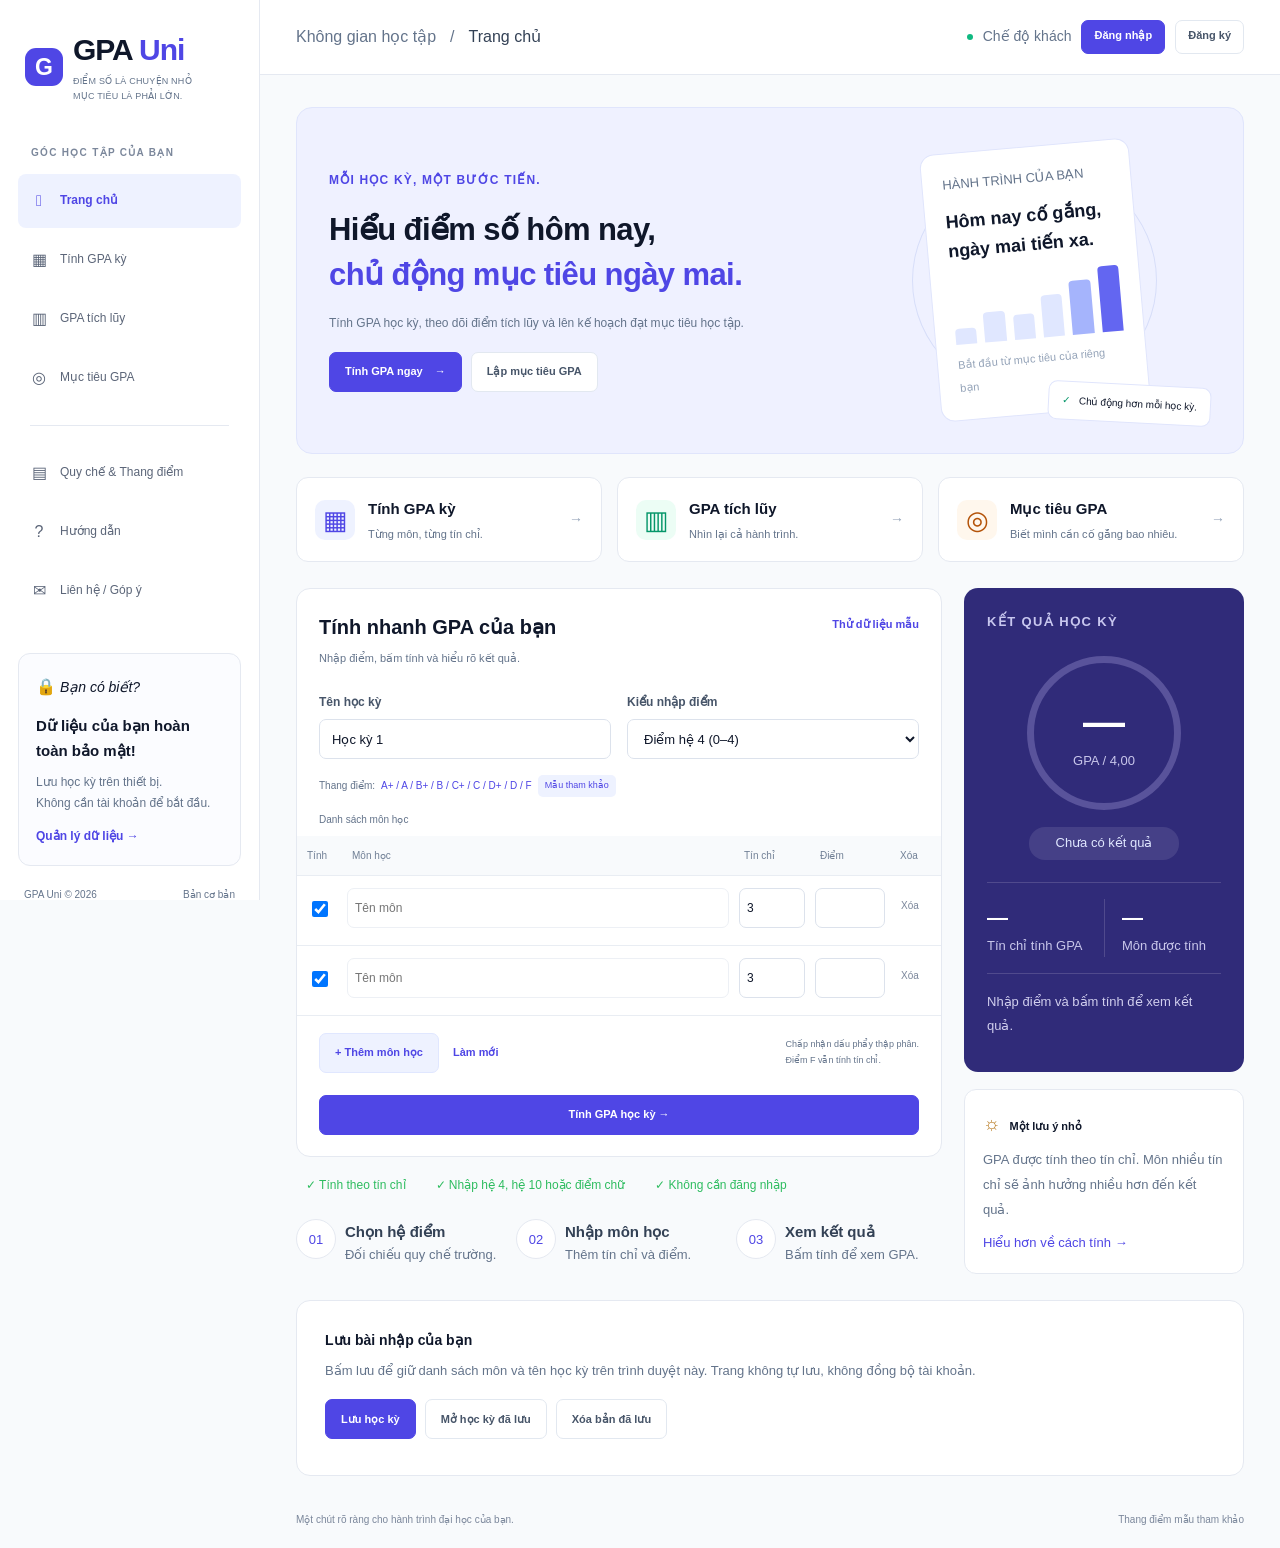
==== index.html @ 48656d38 "Change stylesheet link from gpa-uni.css to style.css" ====
<!DOCTYPE html>
  <html lang="vi">
  <head>
      <meta charset="UTF-8">
      <meta name="viewport" content="width=device-width, initial-scale=1.0">
      <title>GPA Uni - Tính điểm GPA cho sinh viên</title>
      <link rel="stylesheet" href="style.css">
      <link rel="stylesheet" href="auth.css">
      <link rel="apple-touch-icon" sizes="180x180" href="images/favicon/apple-touch-icon.png">
      <link rel="icon" type="image/png" sizes="32x32" href="images/favicon/favicon-32x32.png">
      <link rel="icon" type="image/png" sizes="16x16" href="images/favicon/favicon-16x16.png">
      <link rel="manifest" href="webmanifest.json">
  </head>
  <body>
      <aside class="thanh-ben" id="thanh-ben">
          <a class="thuong-hieu" href="#trang-chu" onclick="moTrang('trang-chu'); return false;">
              <span class="logo-hinh" aria-hidden="true">G</span>
              <span><strong>GPA <b>Uni</b></strong><small>ĐIỂM SỐ LÀ CHUYỆN NHỎ <br> MỤC TIÊU LÀ PHẢI LỚN.</small></span>
          </a>
          <p class="nhan-menu">GÓC HỌC TẬP CỦA BẠN</p>
          <nav id="menu" aria-label="Menu chính">
              <a id="menu-trang-chu" class="dang-chon" href="#trang-chu" onclick="moTrang('trang-chu'); return false;"><span class="bieu-tuong" aria-hidden="true">𖤘</span>Trang chủ</a>
              <a id="menu-tinh-gpa" href="#tinh-gpa" onclick="moTrang('tinh-gpa'); return false;"><span class="bieu-tuong" aria-hidden="true">▦</span>Tính GPA kỳ</a>
              <a id="menu-tich-luy" href="#tich-luy" onclick="moTrang('tich-luy'); return false;"><span class="bieu-tuong" aria-hidden="true">▥</span>GPA tích lũy</a>
              <a id="menu-muc-tieu" href="#muc-tieu" onclick="moTrang('muc-tieu'); return false;"><span class="bieu-tuong" aria-hidden="true">◎</span>Mục tiêu GPA</a>
              <hr>
              <a id="menu-thang-diem" href="#thang-diem" onclick="moTrang('thang-diem'); return false;"><span class="bieu-tuong" aria-hidden="true">▤</span>Quy chế &amp; Thang điểm</a>
              <a id="menu-huong-dan" href="#huong-dan" onclick="moTrang('huong-dan'); return false;"><span class="bieu-tuong" aria-hidden="true">?</span>Hướng dẫn</a>
              <a id="menu-gop-y" href="#gop-y" onclick="moTrang('gop-y'); return false;"><span class="bieu-tuong" aria-hidden="true">✉</span>Liên hệ / Góp ý</a>
          </nav>
          <div class="cuoi-menu">
              <div class="the-luu-nho">
                  <span class="bieu-tuong" aria-hidden="true">🔒</span> <em>Bạn có biết?</em>
                  <h3>Dữ liệu của bạn hoàn toàn bảo mật!</h3>
                  <p>Lưu học kỳ trên thiết bị.<br>Không cần tài khoản để bắt đầu.</p>
                  <a href="#luu-du-lieu" onclick="moLuuDuLieu(); return false;">Quản lý dữ liệu →</a>
              </div>
              <p class="ban-quyen">GPA Uni © 2026 <span>Bản cơ bản</span></p>
          </div>
      </aside>

      <div class="khung-trang">
          <header class="thanh-tren">
              <div class="duong-dan">
                  <button type="button" class="nut-menu" id="nut-menu" onclick="batTatMenu()" aria-label="Mở hoặc đóng menu" aria-expanded="false" aria-controls="thanh-ben">☰</button>
                  <span class="ten-khong-gian">Không gian học tập</span><span class="dau-chia">/</span><strong id="ten-trang">Trang chủ</strong>
              </div>
              <div class="trang-thai"><span class="cham-xanh"></span>Lưu riêng trên thiết bị <span class="anh-dai-dien" aria-hidden="true">SV</span></div>
          </header>

          <main id="noi-dung-chinh" tabindex="-1">
              <section id="trang-chu" class="trang">
                  <div class="gioi-thieu">
                      <div class="loi-chao">
                          <p class="dong-nho">MỖI HỌC KỲ, MỘT BƯỚC TIẾN.</p>
                          <h1>Hiểu điểm số hôm nay,<br><span>chủ động mục tiêu ngày mai.</span></h1>
                          <p>Tính GPA học kỳ, theo dõi điểm tích lũy và lên kế hoạch đạt mục tiêu học tập.</p>
                          <div class="nhom-nut">
                              <a class="nut" href="#tinh-gpa" onclick="moTrang('tinh-gpa'); return false;">Tính GPA ngay <span aria-hidden="true">→</span></a>
                              <a class="nut nut-phu" href="#muc-tieu" onclick="moTrang('muc-tieu'); return false;">Lập mục tiêu GPA</a>
                          </div>
                      </div>
                      <div class="minh-hoa" aria-hidden="true">
                          <div class="vong-tron"></div>
                          <div class="the-minh-hoa">
                              <p>HÀNH TRÌNH CỦA BẠN</p>
                              <h3>Hôm nay cố gắng,<br> ngày mai tiến xa.</h3>
                              <div class="cac-cot"><span class="cot-1"></span><span class="cot-2"></span><span class="cot-3"></span><span class="cot-4"></span><span class="cot-5"></span><span class="cot-6"></span></div>
                              <small>Bắt đầu từ mục tiêu của riêng bạn</small>
                          </div>
                          <div class="nhan-minh-hoa"><span>✓</span> Chủ động hơn mỗi học kỳ.</div>
                      </div>
                  </div>
                  <div class="cac-cong-cu">
                      <a class="the-cong-cu" href="#tinh-gpa" onclick="moTrang('tinh-gpa'); return false;"><span class="o-bieu-tuong" aria-hidden="true">▦</span><span><strong>Tính GPA kỳ</strong><small>Từng môn, từng tín chỉ.</small></span><b aria-hidden="true">→</b></a>
                      <a class="the-cong-cu" href="#tich-luy" onclick="moTrang('tich-luy'); return false;"><span class="o-bieu-tuong xanh-la" aria-hidden="true">▥</span><span><strong>GPA tích lũy</strong><small>Nhìn lại cả hành trình.</small></span><b aria-hidden="true">→</b></a>
                      <a class="the-cong-cu" href="#muc-tieu" onclick="moTrang('muc-tieu'); return false;"><span class="o-bieu-tuong mau-cam" aria-hidden="true">◎</span><span><strong>Mục tiêu GPA</strong><small>Biết mình cần cố gắng bao nhiêu.</small></span><b aria-hidden="true">→</b></a>
                  </div>
              </section>

              <section id="tinh-gpa" class="trang">
                  <div id="dau-trang-tinh" class="dau-trang">
                      <div><p class="dong-nho">GÓC HỌC TẬP CỦA BẠN</p><h1>Tính GPA học kỳ</h1><p>Mỗi môn học đều có trọng số. Cùng xem bức tranh học kỳ của bạn.</p></div>
                      <button type="button" class="nut-phu" onclick="moLuuDuLieu()">Quản lý dữ liệu</button>
                  </div>
                  <div class="bo-cuc-tinh">
                      <div class="cot-nhap">
                          <div class="the-nhap">
                              <div class="dau-the">
                                  <div><h2 id="tieu-de-bang">Tính nhanh GPA của bạn</h2><p>Nhập điểm, bấm tính và hiểu rõ kết quả.</p></div>
                                  <button type="button" class="nut-chu" onclick="duLieuMau()">Thử dữ liệu mẫu</button>
                              </div>
                              <div class="cai-dat">
                                  <div><label for="ten-ky">Tên học kỳ</label><input id="ten-ky" type="text" value="Học kỳ 1" maxlength="100"></div>
                                  <div><label for="he-diem">Kiểu nhập điểm</label><select id="he-diem" onchange="doiHeDiem()"><option value="4">Điểm hệ 4 (0–4)</option><option value="10">Điểm hệ 10 (0–10)</option><option value="chu">Điểm chữ (A+, A, B+, B, C+, C, D+, D, F)</option></select></div>
                              </div>
                              <p class="cau-hinh">Thang điểm: <a href="#thang-diem" onclick="moTrang('thang-diem'); return false;">A+ / A / B+ / B / C+ / C / D+ / D / F</a><span class="nhan">Mẫu tham khảo</span></p>
                              <div class="vung-bang">
                                  <table class="bang-mon">
                                      <caption>Danh sách môn học</caption>
                                      <thead><tr><th>Tính</th><th>Môn học</th><th>Tín chỉ</th><th>Điểm</th><th>Xóa</th></tr></thead>
                                      <tbody id="danh-sach-mon"></tbody>
                                  </table>
                              </div>
                              <div class="cuoi-bang">
                                  <button type="button" class="nut-nhe" onclick="themMon()">+ Thêm môn học</button>
                                  <button type="button" class="nut-chu" onclick="lamMoi()">Làm mới</button>
                                  <p>Chấp nhận dấu phẩy thập phân.<br>Điểm F vẫn tính tín chỉ.</p>
                              </div>
                              <div class="hang-tinh"><p id="loi-mon" class="loi" role="alert"></p><button type="button" onclick="tinhGPA()">Tính GPA học kỳ <span aria-hidden="true">→</span></button></div>
                          </div>
                          <div class="loi-ich"><span>✓ Tính theo tín chỉ</span><span>✓ Nhập hệ 4, hệ 10 hoặc điểm chữ</span><span>✓ Không cần đăng nhập</span></div>
                          <div class="cac-buoc"><div><span>01</span><p><strong>Chọn hệ điểm</strong><small>Đối chiếu quy chế trường.</small></p></div><div><span>02</span><p><strong>Nhập môn học</strong><small>Thêm tín chỉ và điểm.</small></p></div><div><span>03</span><p><strong>Xem kết quả</strong><small>Bấm tính để xem GPA.</small></p></div></div>
                      </div>
                      <aside class="cot-ket-qua">
                          <div class="ket-qua" aria-live="polite">
                              <h3>KẾT QUẢ HỌC KỲ</h3>
                              <div class="vong-diem"><strong id="gpa-ky">—</strong><span>GPA / 4,00</span></div>
                              <p id="xep-loai-ky" class="xep-loai">Chưa có kết quả</p>
                              <div class="thong-ke"><div><strong id="tong-tin-chi">—</strong><span>Tín chỉ tính GPA</span></div><div><strong id="tong-so-mon">—</strong><span>Môn được tính</span></div></div>
                              <p id="thong-tin-ky">Nhập điểm và bấm tính để xem kết quả.</p>
                              <p id="diem-he-10"></p><p id="phep-tinh"></p>
                          </div>
                          <div class="meo-nho"><h3><span aria-hidden="true">☼</span> Một lưu ý nhỏ</h3><p>GPA được tính theo tín chỉ. Môn nhiều tín chỉ sẽ ảnh hưởng nhiều hơn đến kết quả.</p><a href="#huong-dan" onclick="moTrang('huong-dan'); return false;">Hiểu hơn về cách tính →</a></div>
                      </aside>
                  </div>
                  <div class="luu-du-lieu the-noi-dung" id="luu-du-lieu">
                      <h3>Lưu bài nhập của bạn</h3>
                      <p class="ghi-chu">Bấm lưu để giữ danh sách môn và tên học kỳ trên trình duyệt này. Trang không tự lưu, không đồng bộ tài khoản.</p>
                      <div class="nhom-nut"><button type="button" onclick="luuDuLieu()">Lưu học kỳ</button><button type="button" class="nut-phu" onclick="taiDuLieu()">Mở học kỳ đã lưu</button><button type="button" class="nut-phu" onclick="xoaDuLieu()">Xóa bản đã lưu</button></div>
                      <p id="trang-thai-luu" class="ghi-chu" role="status"></p>
                  </div>
              </section>
          <section id="tich-luy" class="trang the-noi-dung">
              <p class="so-muc">02 / GPA TÍCH LŨY</p>
              <h2>GPA cũ + học kỳ mới</h2>
              <p>Nhập GPA hệ 4 và số tín chỉ tương ứng. Số tín chỉ dùng tính GPA có thể khác số tín chỉ đã đạt.</p>
              <form onsubmit="tinhTichLuy(); return false;" novalidate>
                  <div class="hai-cot">
                      <div class="cot">
                          <label for="gpa-cu">GPA tích lũy hiện tại</label>
                          <input id="gpa-cu" type="text" inputmode="decimal" placeholder="Ví dụ: 3,0">
                          <label for="tin-chi-cu">Tín chỉ đã dùng tính GPA cũ</label>
                          <input id="tin-chi-cu" type="text" inputmode="decimal" placeholder="Ví dụ: 60">
                      </div>
                      <div class="cot">
                          <label for="gpa-moi">GPA học kỳ mới</label>
                          <input id="gpa-moi" type="text" inputmode="decimal" placeholder="Ví dụ: 3,8">
                          <label for="tin-chi-moi">Tín chỉ tính GPA kỳ mới</label>
                          <input id="tin-chi-moi" type="text" inputmode="decimal" placeholder="Ví dụ: 15">
                      </div>
                  </div>
                  <label class="chon"><input type="checkbox" id="co-hoc-lai"> Kỳ mới có môn học lại thay thế điểm trong GPA cũ</label>
                  <button type="submit">Tính GPA tích lũy</button>
                  <p id="ket-qua-tich-luy" class="thong-bao" aria-live="polite">Kết quả sẽ hiển thị tại đây.</p>
              </form>
              <p class="ghi-chu">Công thức này chỉ cộng thêm tín chỉ mới. Không dùng khi cần thay thế điểm cũ của môn học lại. GPA cũ đã làm tròn có thể khiến kết quả chênh nhẹ.</p>
          </section>

          <section id="muc-tieu" class="trang the-noi-dung">
              <p class="so-muc">03 / MỤC TIÊU GPA</p>
              <h2>Bạn cần đạt bao nhiêu điểm?</h2>
              <form onsubmit="tinhMucTieu(); return false;" novalidate>
                  <div class="hai-cot">
                      <div class="cot">
                          <label for="gpa-hien-tai">GPA hiện tại (hệ 4)</label>
                          <input id="gpa-hien-tai" type="text" inputmode="decimal" placeholder="Ví dụ: 3,0">
                          <label for="tin-chi-hien-tai">Tín chỉ đang tính trong GPA</label>
                          <input id="tin-chi-hien-tai" type="text" inputmode="decimal" placeholder="Ví dụ: 60">
                      </div>
                      <div class="cot">
                          <label for="gpa-muc-tieu">GPA mục tiêu (hệ 4)</label>
                          <input id="gpa-muc-tieu" type="text" inputmode="decimal" placeholder="Ví dụ: 3,2">
                          <label for="tin-chi-con-lai">Tín chỉ còn lại dự kiến</label>
                          <input id="tin-chi-con-lai" type="text" inputmode="decimal" placeholder="Ví dụ: 60">
                      </div>
                  </div>
                  <button type="submit">Tính điểm cần đạt</button>
                  <p id="ket-qua-muc-tieu" class="thong-bao" aria-live="polite">Nhập thông tin để xem mục tiêu có khả thi không.</p>
              </form>
              <p class="ghi-chu">Giả định tín chỉ mới được cộng thêm, không thay thế điểm học lại. GPA hiện tại cao hơn mục tiêu chưa bảo đảm kết quả cuối. Xếp loại tốt nghiệp còn phụ thuộc quy chế trường.</p>
          </section>

          <section id="thang-diem" class="trang the-noi-dung">
              <p class="so-muc">04 / THANG ĐIỂM</p>
              <h2>Hiểu cách tính GPA</h2>
              <p class="cong-thuc">GPA = Tổng (điểm môn × tín chỉ) / Tổng tín chỉ được tính</p>
              <p>Ví dụ: môn 3 tín chỉ đạt 4,0 và môn 2 tín chỉ đạt 3,0 cho GPA = (3 × 4 + 2 × 3) / 5 = <strong>3,60</strong>.</p>
              <p class="luu-y">Bảng quy đổi hệ 10 – điểm chữ – hệ 4 dưới đây là mẫu tham khảo theo thang điểm được cung cấp; không mặc định áp dụng cho mọi trường.</p>
              <div class="hai-cot">
                  <div class="cot">
                      <h3>Quy đổi điểm từng môn</h3>
                      <table>
                          <thead><tr><th>Hệ 10</th><th>Điểm chữ</th><th>Hệ 4</th></tr></thead>
                          <tbody>
                              <tr><td>Từ 9,0 đến 10</td><td>A+</td><td>4,0</td></tr>
                              <tr><td>Từ 8,5 đến dưới 9,0</td><td>A</td><td>4,0</td></tr>
                              <tr><td>Từ 8,0 đến dưới 8,5</td><td>B+</td><td>3,5</td></tr>
                              <tr><td>Từ 7,0 đến dưới 8,0</td><td>B</td><td>3,0</td></tr>
                              <tr><td>Từ 6,5 đến dưới 7,0</td><td>C+</td><td>2,5</td></tr>
                              <tr><td>Từ 5,5 đến dưới 6,5</td><td>C</td><td>2,0</td></tr>
                              <tr><td>Từ 5,0 đến dưới 5,5</td><td>D+</td><td>1,5</td></tr>
                              <tr><td>Từ 4,0 đến dưới 5,0</td><td>D</td><td>1,0</td></tr>
                              <tr><td>Dưới 4,0</td><td>F</td><td>0,0</td></tr>
                          </tbody>
                      </table>
                  </div>
                  <div class="cot">
                      <h3>Xếp loại GPA</h3>
                      <table>
                          <thead><tr><th>GPA hệ 4</th><th>Xếp loại</th></tr></thead>
                          <tbody>
                              <tr><td>3,60 đến 4,00</td><td>Xuất sắc</td></tr>
                              <tr><td>3,20 đến dưới 3,60</td><td>Giỏi</td></tr>
                              <tr><td>2,50 đến dưới 3,20</td><td>Khá</td></tr>
                              <tr><td>2,00 đến dưới 2,50</td><td>Trung bình</td></tr>
                              <tr><td>1,00 đến dưới 2,00</td><td>Yếu</td></tr>
                              <tr><td>Dưới 1,00</td><td>Kém</td></tr>
                          </tbody>
                      </table>
                  </div>
              </div>
              <p class="ghi-chu">Quy đổi từng môn trước khi tính bình quân. Không đổi trực tiếp GPA hệ 10 sang hệ 4 bằng một tỷ lệ cố định. Xếp loại dùng GPA chưa làm tròn.</p>
          </section>

          <section id="huong-dan" class="trang the-noi-dung">
              <p class="so-muc">05 / HƯỚNG DẪN</p>
              <h2>Bắt đầu trong ba bước</h2>
              <ol>
                  <li>Chọn kiểu nhập điểm (hệ 4, hệ 10 hoặc điểm chữ A+, A, B+, B, C+, C, D+, D, F) và đối chiếu thang điểm mẫu với quy chế trường.</li>
                  <li>Nhập tín chỉ, điểm và chọn những môn được tính GPA.</li>
                  <li>Bấm tính để xem kết quả; bấm lưu nếu muốn giữ lại học kỳ.</li>
              </ol>
              <h3>Môn nhiều tín chỉ ảnh hưởng thế nào?</h3>
              <p>Môn 4 tín chỉ có trọng số gấp đôi môn 2 tín chỉ. GPA tích lũy cũng được tính theo tín chỉ, không lấy trung bình cộng của các GPA học kỳ.</p>
              <h3>Điểm F và môn không tính GPA</h3>
              <p>F tương ứng 0 điểm nhưng vẫn tính tín chỉ trong mẫu số. Với GDTC, GDQP-AN hoặc môn đạt/không đạt, hãy kiểm tra quy chế rồi bỏ chọn nếu môn đó không tính GPA. Công cụ không tự loại môn theo tên.</p>
              <h3>Môn học lại và học cải thiện</h3>
              <p>Bản đơn giản không tự nhận diện môn học lại. Nếu trường lấy điểm mới nhất hoặc cao nhất, chỉ chọn lần học được công nhận; bỏ chọn lần còn lại. Nếu trường tính tất cả, giữ cả hai.</p>
              <h3>Dữ liệu được lưu ở đâu?</h3>
              <p>Nút “Lưu học kỳ” lưu một danh sách môn trong trình duyệt bằng localStorage. Bấm “Mở học kỳ đã lưu” để khôi phục. Dữ liệu có thể mất khi xóa dữ liệu trình duyệt; các ô GPA tích lũy, mục tiêu và góp ý không được lưu.</p>
          </section>

          <section id="gop-y" class="trang the-noi-dung">
              <p class="so-muc">06 / GÓP Ý</p>
              <h2>Góp ý cho GPA Uni</h2>
              <p>Biểu mẫu chưa có dịch vụ gửi trực tuyến. Bạn có thể tạo nội dung rồi chọn và sao chép thủ công.</p>
              <form onsubmit="taoGopY(); return false;">
                  <label for="ho-ten">Họ tên (tùy chọn)</label>
                  <input id="ho-ten" type="text" maxlength="100">
                  <label for="tieu-de">Tiêu đề</label>
                  <input id="tieu-de" type="text" required maxlength="150">
                  <label for="noi-dung">Nội dung</label>
                  <textarea id="noi-dung" rows="4" required maxlength="2000"></textarea>
                  <button type="submit">Tạo nội dung để sao chép</button>
                  <label for="ban-gop-y">Nội dung đã soạn — chưa gửi trực tuyến</label>
                  <textarea id="ban-gop-y" rows="5" readonly></textarea>
                  <p id="trang-thai-gop-y" class="ghi-chu" role="status"></p>
              </form>
          </section>
          </main>
          <footer><span>Một chút rõ ràng cho hành trình đại học của bạn.</span><a href="#thang-diem" onclick="moTrang('thang-diem'); return false;">Thang điểm mẫu tham khảo</a></footer>
      </div>
    <noscript><p>Hãy bật JavaScript để sử dụng chức năng tính điểm.</p></noscript>
    <script src="gpa-uni.js"></script>
    <script src="auth.js"></script>
  </body>
  </html>
---- style.css ----
* {
    box-sizing: border-box;
}

body {
    margin: 0;
    background-color: #f8fafc;
    color: #0f172a;
    font-family: Arial, sans-serif;
    font-size: 14px;
    line-height: 1.7;
}

a {
    color: #4f46e5;
    text-decoration: none;
}

a:hover {
    color: #3730a3;
}

h1, h2, h3, p {
    margin-top: 0;
}

h1 {
    font-size: 30px;
    line-height: 1.45;
    letter-spacing: -0.6px;
}

h2 {
    font-size: 20px;
    margin-bottom: 8px;
}

h3 {
    font-size: 15px;
    margin-bottom: 8px;
}

p {
    color: #64748b;
    margin-bottom: 16px;
}

button, input, select, textarea {
    font-family: Arial, sans-serif;
}

button, a {
    cursor: pointer;
}

button:focus, a:focus, input:focus, select:focus, textarea:focus {
    outline: 2px solid #818cf8;
    outline-offset: 3px;
}

.thanh-ben {
    position: fixed;
    top: 0;
    bottom: 0;
    left: 0;
    width: 260px;
    padding: 30px 18px 18px;
    background-color: #ffffff;
    border-right: 1px solid #e5e9f1;
    display: flex;
    flex-direction: column;
    overflow-y: auto;
    z-index: 10;
}

.thuong-hieu {
    display: flex;
    align-items: center;
    gap: 10px;
    color: #0f172a;
    padding: 0 7px;
}

.thuong-hieu strong {
    display: block;
    font-size: 30px;
    line-height: 1.3;
    letter-spacing: -1px;
}

.thuong-hieu b {
    color: #4f46e5;
}

.thuong-hieu small {
    display: block;
    margin-top: 5px;
    color: #64748b;
    font-size: 9px;
    letter-spacing: 0.2px;
}

.logo-hinh {
    width: 38px;
    height: 38px;
    border-radius: 11px;
    background-color: #4f46e5;
    color: #ffffff;
    text-align: center;
    line-height: 38px;
    font-size: 23px;
    font-weight: bold;
}

.nhan-menu {
    margin: 39px 13px 13px;
    color: #7b879b;
    font-size: 10px;
    letter-spacing: 1.3px;
    font-weight: bold;
}

nav a {
    display: flex;
    align-items: center;
    gap: 11px;
    padding: 11px 11px;
    margin-bottom: 5px;
    border-radius: 8px;
    color: #5b6578;
    font-size: 12px;
}

nav a:hover {
    background-color: #f8fafc;
}

nav a.dang-chon {
    background-color: #eef2ff;
    color: #4f46e5;
    font-weight: bold;
}

.bieu-tuong {
    display: inline-block;
    width: 20px;
    font-size: 16px;
    line-height: 2;
    text-align: center;
}

nav hr {
    border: 0;
    border-top: 1px solid #e5e9f1;
    margin: 20px 12px;
}

.cuoi-menu {
    margin-top: auto;
    padding-top: 30px;
}

.the-luu-nho {
    padding: 17px;
    background-color: #fbfcff;
    border: 1px solid #e5e9f1;
    border-radius: 12px;
}

.the-luu-nho .bieu-tuong {
    color: #4f46e5;
}

.the-luu-nho h3 {
    margin-top: 10px;
    font-size: 15px;
}

.the-luu-nho p {
    font-size: 12px;
    line-height: 1.8;
    margin-bottom: 9px;
}

.the-luu-nho a {
    font-size: 12px;
    font-weight: bold;
}

.ban-quyen {
    display: flex;
    justify-content: space-between;
    font-size: 10px;
    margin: 20px 6px 0;
}


.khung-trang {
    margin-left: 260px;
}

.thanh-tren {
    height: 75px;
    padding: 0 36px;
    border-bottom: 1px solid #e5e9f1;
    background-color: #ffffff;
    display: flex;
    align-items: center;
    justify-content: space-between;
    gap: 15px;
}

.duong-dan {
    display: flex;
    align-items: center;
    gap: 14px;
    color: #64748b;
    font-size: 16px;
}

.duong-dan strong {
    color: #334155;
    font-weight: normal;
}

.trang-thai {
    display: flex;
    align-items: center;
    gap: 8px;
    color: #64748b;
    font-size: 14px;
}

.cham-xanh {
    width: 6px;
    height: 6px;
    border-radius: 50%;
    background-color: #10b981;
}

.anh-dai-dien {
    width: 38px;
    height: 38px;
    line-height: 38px;
    margin-left: 15px;
    border: 1px solid #e0e7ff;
    border-radius: 50%;
    text-align: center;
    color: #4f46e5;
    background-color: #eef2ff;
    font-size: 14px;
    font-weight: bold;
}

.nut-menu {
    display: none;
}

main {
    max-width: 1400px;
    min-height: 80vh;
    padding: 32px 36px 15px;
    margin: 0 auto;
}

main:focus {
    outline: none;
}

.trang {
    display: none;
}

#trang-chu, #tinh-gpa {
    display: block;
}

.dong-nho {
    color: #4f46e5;
    font-size: 10px;
    font-weight: bold;
    letter-spacing: 1.2px;
}

.gioi-thieu {
    display: flex;
    align-items: center;
    background-color: #eff1ff;
    border: 1px solid #e0e5fc;
    border-radius: 16px;
    min-height: 270px;
    padding: 30px 32px;
}

.loi-chao {
    flex: 3;
}

.loi-chao h1 {
    margin: 12px 0 14px;
    font-size: 31px;
}

.loi-chao h1 span {
    color: #4f46e5;
}

.loi-chao > p {
    max-width: 425px;
    font-size: 12px;
    line-height: 1.9;
}

.minh-hoa {
    flex: 2;
    height: 285px;
    position: relative;
    display: flex;
    align-items: center;
    justify-content: center;
}

.vong-tron {
    position: absolute;
    width: 245px;
    height: 235px;
    border: 1px solid #d7def9;
    border-radius: 50%;
}

.the-minh-hoa {
    position: relative;
    width: 210px;
    padding: 20px;
    border: 1px solid #e0e5fc;
    border-radius: 14px;
    background-color: #ffffff;
    transform: rotate(-5deg);
}

.the-minh-hoa p {
    font-size: 13px;
    margin-bottom: 12px;
}

.the-minh-hoa h3 {
    font-size: 18px;
    line-height: 1.6;
}

.the-minh-hoa small {
    font-size: 11px;
    color: #94a3b8;
}

.cac-cot {
    display: flex;
    align-items: flex-end;
    gap: 8px;
    height: 66px;
    margin: 13px 0 8px;
}

.cac-cot span {
    flex: 1;
    background-color: #e0e7ff;
    border-radius: 4px 4px 0 0;
}

.cac-cot .cot-1 {
    height: 24%;
}

.cac-cot .cot-2 {
    height: 45%;
}

.cac-cot .cot-3 {
    height: 37%;
}

.cac-cot .cot-4 {
    height: 63%;
}

.cac-cot .cot-5 {
    height: 82%;
    background-color: #a5b4fc;
}

.cac-cot .cot-6 {
    height: 100%;
    background-color: #6366f1;
}

.nhan-minh-hoa {
    position: absolute;
    bottom: 0px;
    right: 0px;
    padding: 10px 13px;
    background-color: #ffffff;
    border: 1px solid #e0e5fc;
    border-radius: 9px;
    font-size: 10px;
    transform: rotate(3deg);
}

.nhan-minh-hoa span {
    color: #059669;
    margin-right: 6px;
}

.cac-cong-cu {
    display: flex;
    gap: 15px;
    margin: 23px 0 26px;
}

.the-cong-cu {
    flex: 1;
    min-width: 0;
    display: flex;
    align-items: center;
    gap: 13px;
    padding: 18px;
    border: 1px solid #e5e9f1;
    border-radius: 12px;
    background-color: #ffffff;
    color: #0f172a;
}

.the-cong-cu:hover {
    border-color: #a5b4fc;
}

.the-cong-cu strong {
    display: block;
    font-size: 15px;
}

.the-cong-cu small {
    display: block;
    font-size: 11px;
    color: #64748b;
    margin-top: 3px;
}

.the-cong-cu > b {
    margin-left: auto;
    font-weight: normal;
    color: #94a3b8;
}

.o-bieu-tuong {
    width: 40px;
    height: 40px;
    line-height: 40px;
    text-align: center;
    border-radius: 10px;
    background-color: #eef2ff;
    color: #4f46e5;
    font-size: 26px;
    flex-shrink: 0;
}

.o-bieu-tuong.xanh-la {
    background-color: #ecfdf5;
    color: #059669;
}

.o-bieu-tuong.mau-cam {
    background-color: #fff7ed;
    color: #b45309;
}

.dau-trang {
    display: flex;
    justify-content: space-between;
    align-items: center;
    margin-bottom: 24px;
    gap: 20px;
}

.dau-trang h1 {
    font-size: 27px;
    margin-bottom: 7px;
}

.dau-trang p {
    font-size: 12px;
    margin-bottom: 0;
}

.dau-trang .dong-nho {
    font-size: 9px;
    margin-bottom: 8px;
}

.bo-cuc-tinh {
    display: flex;
    align-items: flex-start;
    gap: 22px;
}

.cot-nhap {
    flex: 1;
    min-width: 0;
}

.cot-ket-qua {
    width: 280px;
    flex-shrink: 0;
    position: sticky;
    top: 24px;
}

.the-nhap {
    border: 1px solid #e5e9f1;
    border-radius: 14px;
    background-color: #ffffff;
    overflow: hidden;
}

.dau-the {
    display: flex;
    align-items: flex-start;
    justify-content: space-between;
    gap: 14px;
    padding: 21px 22px 10px;
}

.dau-the h2 {
    font-size: 20px;
    margin-bottom: 5px;
}

.dau-the p {
    font-size: 11px;
    margin: 0;
}

.cai-dat {
    display: flex;
    gap: 16px;
    padding: 14px 22px 0;
}

.cai-dat > div {
    flex: 1;
    min-width: 0;
}

.cau-hinh {
    display: flex;
    align-items: center;
    flex-wrap: wrap;
    gap: 6px;
    padding: 0 22px 14px;
    margin: 0;
    font-size: 10px;
}

.nhan {
    display: inline-block;
    padding: 3px 7px;
    background-color: #eef2ff;
    border-radius: 5px;
    color: #4f46e5;
    font-size: 9px;
}

label {
    display: block;
    font-size: 12px;
    font-weight: bold;
    color: #475569;
    margin-bottom: 7px;
}

input, select, textarea {
    width: 100%;
    padding: 10px 12px;
    border: 1px solid #dce2ec;
    border-radius: 7px;
    background-color: #ffffff;
    color: #0f172a;
    font-size: 13px;
    margin-bottom: 16px;
    min-height: 40px;
}

input[type="checkbox"] {
    width: 16px;
    min-height: 16px;
    height: 16px;
    margin: 0;
}

textarea {
    resize: vertical;
}

button, .nut {
    display: inline-block;
    padding: 10px 15px;
    min-height: 40px;
    background-color: #4f46e5;
    color: #ffffff;
    border: 1px solid #4f46e5;
    border-radius: 7px;
    font-size: 11px;
    font-weight: bold;
    line-height: 1.6;
    text-align: center;
}

button:hover, .nut:hover {
    background-color: #4338ca;
    color: #ffffff;
}

.nut span {
    margin-left: 9px;
}

.nut-phu {
    background-color: #ffffff;
    color: #475569;
    border-color: #e2e8f0;
}

.nut-phu:hover {
    background-color: #f1f5f9;
    color: #4338ca;
}

.nut-nhe {
    background-color: #eef2ff;
    color: #4f46e5;
    border-color: #e0e7ff;
}

.nut-chu {
    background: none;
    border: 0;
    color: #4f46e5;
    padding: 5px 0;
    min-height: 30px;
    font-size: 11px;
}

.nut-chu:hover {
    color: #3730a3;
    background: none;
    text-decoration: underline;
}

.nhom-nut {
    display: flex;
    gap: 9px;
    flex-wrap: wrap;
    margin: 17px 0 0;
}


table {
    width: 100%;
    border-collapse: collapse;
    font-size: 12px;
}

caption {
    text-align: left;
    font-size: 10px;
    color: #64748b;
    padding: 0 22px 8px;
}

th, td {
    padding: 11px 10px;
    border-bottom: 1px solid #e9edf3;
    text-align: left;
    vertical-align: top;
}

th {
    color: #718096;
    background-color: #f8fafc;
    font-size: 10px;
    font-weight: normal;
}

.bang-mon {
    table-layout: fixed;
}

.bang-mon th:first-child {
    width: 45px;
}

.bang-mon th:nth-child(3) {
    width: 76px;
}

.bang-mon th:nth-child(4) {
    width: 80px;
}

.bang-mon th:last-child {
    width: 51px;
}

.bang-mon td {
    padding: 12px 5px;
}

.bang-mon td:first-child {
    text-align: center;
    padding-top: 25px;
}

.bang-mon input {
    min-width: 0;
    padding: 9px 7px;
    margin: 0;
    font-size: 12px;
}

.bang-mon td:nth-child(2) input {
    border-color: #edf0f5;
}

.bang-mon .xoa {
    padding: 9px 6px;
    min-height: 36px;
    border: 0;
    background: none;
    color: #7b879b;
    font-size: 10px;
    font-weight: normal;
}

.bang-mon .xoa:hover {
    background-color: #fff1f2;
    color: #be123c;
}

.nhan-di-dong {
    display: none;
}

.cuoi-bang {
    display: flex;
    align-items: center;
    gap: 14px;
    padding: 17px 22px;
}

.cuoi-bang p {
    font-size: 9px;
    margin: 0 0 0 auto;
}

.hang-tinh {
    padding: 0 22px 21px;
}

.hang-tinh > button {
    width: 100%;
}

.loi {
    display: block;
    font-size: 11px;
    color: #b91c1c;
    margin: 5px 0;
}

input[aria-invalid="true"] {
    border-color: #f87171;
    background-color: #fffafa;
}

.loi-ich {
    display: flex;
    gap: 30px;
    flex-wrap: wrap;
    margin: 18px 10px 10px;
    font-size: 12px;
    color: #2dbc5f;
}

.cac-buoc {
    display: flex;
    gap: 14px;
    margin: 24px 0 8px;
}

.cac-buoc > div {
    flex: 1;
    display: flex;
    align-items: flex-start;
    gap: 9px;
}

.cac-buoc > div > span {
    width: 40px;
    height: 40px;
    line-height: 40px;
    text-align: center;
    flex-shrink: 0;
    border: 1px solid #e5e9f1;
    background-color: #ffffff;
    color: #4f46e5;
    border-radius: 50%;
    font-size: 13px;
}

.cac-buoc p {
    margin: 0;
}

.cac-buoc strong {
    display: block;
    color: #334155;
    font-size: 15px;
}

.cac-buoc small {
    display: block;
    font-size: 13px;
}

.ket-qua {
    padding: 23px;
    border-radius: 14px;
    background-color: #302b79;
    color: #ffffff;
}

.ket-qua h3 {
    color: #c8c7ef;
    font-size: 13px;
    letter-spacing: 1.4px;
    margin-bottom: 23px;
}

.vong-diem {
    width: 154px;
    height: 154px;
    margin: 0 auto 17px;
    border: 7px solid #59539b;
    border-radius: 50%;
    display: flex;
    align-items: center;
    justify-content: center;
    flex-direction: column;
}

.vong-diem strong {
    font-size: 42px;
    line-height: 1.3;
}

.vong-diem span {
    font-size: 13px;
    color: #c9c7eb;
}

.ket-qua .xep-loai {
    width: 150px;
    text-align: center;
    margin: 0 auto 22px;
    padding: 4px 11px;
    border-radius: 16px;
    background-color: #454087;
    color: #e0e7ff;
    font-size: 13px;
}

.thong-ke {
    display: flex;
    padding: 16px 0;
    margin-bottom: 16px;
    border-top: 1px solid #504a8d;
    border-bottom: 1px solid #504a8d;
}

.thong-ke > div {
    width: 50%;
}

.thong-ke > div + div {
    border-left: 1px solid #504a8d;
    padding-left: 17px;
}

.thong-ke strong {
    display: block;
    font-size: 21px;
}

.thong-ke span {
    display: block;
    color: #c9c7eb;
    font-size: 13px;
}

.ket-qua p {
    color: #d1cfee;
    font-size: 13px;
    line-height: 1.9;
    margin: 10px 0 0;
}

.ket-qua #phep-tinh {
    color: #c7d2fe;
}

.meo-nho {
    border: 1px solid #e5e9f1;
    border-radius: 12px;
    background-color: #ffffff;
    margin-top: 17px;
    padding: 18px;
}

.meo-nho h3 {
    font-size: 11px;
}

.meo-nho h3 span {
    color: #b7791f;
    font-size: 19px;
    margin-right: 6px;
}

.meo-nho p {
    font-size: 13px;
    line-height: 1.9;
    margin-bottom: 9px;
}

.meo-nho a {
    font-size: 13px;
}

.the-noi-dung {
    padding: 28px;
    background-color: #ffffff;
    border: 1px solid #e5e9f1;
    border-radius: 14px;
}

.the-noi-dung > h2 {
    font-size: 25px;
}

.the-noi-dung > p {
    font-size: 13px;
}

.the-noi-dung .so-muc {
    font-size: 13px;
    color: #4f46e5;
    font-weight: bold;
    letter-spacing: 1px;
}

.the-noi-dung .ghi-chu {
    font-size: 13px;
}

.luu-du-lieu {
    margin-top: 25px;
}

.luu-du-lieu h3 {
    font-size: 14px;
}

.luu-du-lieu p {
    margin: 8px 0;
}

.hai-cot {
    display: flex;
    align-items: flex-start;
    gap: 25px;
}

.cot {
    flex: 1;
    min-width: 0;
}

.chon {
    display: flex;
    align-items: flex-start;
    gap: 8px;
    font-weight: normal;
    margin: 7px 0 20px;
    font-size: 12px;
}

.chon input {
    flex-shrink: 0;
    margin-top: 2px;
}

.thong-bao, .cong-thuc {
    padding: 17px;
    margin-top: 18px;
    background-color: #eef2ff;
    border-left: 3px solid #6366f1;
    border-radius: 0 8px 8px 0;
    color: #4338ca;
    font-size: 13px;
}

.luu-y {
    padding: 13px 16px;
    background-color: #fffbeb;
    border: 1px solid #fde68a;
    border-radius: 8px;
    color: #92400e;
}

#huong-dan {
    max-width: 900px;
}

#huong-dan h3 {
    margin-top: 23px;
}

#huong-dan p, #huong-dan li {
    font-size: 13px;
    color: #64748b;
}

li {
    margin-bottom: 8px;
}

#gop-y form {
    max-width: 680px;
}

#gop-y button {
    margin-bottom: 22px;
}

footer {
    display: flex;
    justify-content: space-between;
    gap: 20px;
    max-width: 1400px;
    margin: 0 auto;
    padding: 20px 36px;
    color: #7b879b;
    font-size: 10px;
}

footer a {
    color: #7b879b;
}

@media (max-width: 1150px) {
    .thanh-ben {
        width: 210px;
        padding-left: 12px;
        padding-right: 12px;
    }

    .khung-trang {
        margin-left: 210px;
    }

    main {
        padding: 26px 23px 15px;
    }

    .thanh-tren {
        padding: 0 23px;
    }

    .loi-chao h1 {
        font-size: 26px;
    }

    .gioi-thieu {
        padding: 25px;
    }

    .minh-hoa {
        flex: 1.5;
    }

    .the-minh-hoa {
        width: 170px;
        padding: 17px;
    }

    .vong-tron {
        width: 205px;
        height: 205px;
    }

    .nhan-minh-hoa {
        font-size: 8px;
        right: -6px;
    }

    .cot-ket-qua {
        width: 245px;
    }

    .bo-cuc-tinh {
        gap: 17px;
    }

    .the-cong-cu {
        padding: 15px 12px;
        gap: 9px;
    }

    .the-cong-cu > b {
        display: none;
    }

    .the-cong-cu strong {
        font-size: 11px;
    }

    .the-cong-cu small {
        font-size: 8px;
    }

    .dau-the, .cuoi-bang {
        padding-left: 16px;
        padding-right: 16px;
    }

    .cai-dat {
        padding-left: 16px;
        padding-right: 16px;
    }

    .cau-hinh {
        padding-left: 16px;
        padding-right: 16px;
    }

    .bang-mon th:nth-child(3), .bang-mon th:nth-child(4) {
        width: 62px;
    }

    .cac-buoc small {
        font-size: 8px;
    }

}

@media (max-width: 950px) {
    .minh-hoa {
        display: none;
    }

    .bo-cuc-tinh {
        flex-direction: column;
    }

    .cot-nhap {
        width: 100%;
    }

    .cot-ket-qua {
        width: 100%;
        position: static;
        display: flex;
        gap: 18px;
    }

    .ket-qua, .meo-nho {
        width: 50%;
    }

    .meo-nho {
        margin-top: 0;
        align-self: flex-start;
    }

    .cac-cong-cu {
        gap: 10px;
    }

    .the-cong-cu {
        display: block;
    }

    .the-cong-cu .o-bieu-tuong {
        display: block;
        margin-bottom: 8px;
    }

    .hai-cot {
        gap: 18px;
    }

    .thanh-tren .anh-dai-dien {
        display: none;
    }

}

@media (max-width: 760px) {
    .thanh-ben {
        display: none;
        position: absolute;
        top: 62px;
        bottom: auto;
        min-height: 560px;
        width: 245px;
        border-bottom: 1px solid #e5e9f1;
    }

    .thanh-ben.menu-mo {
        display: flex;
    }

    .khung-trang {
        margin-left: 0;
    }

    .nut-menu {
        display: inline-block;
        padding: 4px 8px;
        min-height: 34px;
        border: 0;
        background: none;
        color: #64748b;
        font-size: 19px;
    }

    .thanh-tren {
        height: 62px;
        padding: 0 16px;
    }

    .duong-dan {
        gap: 8px;
        font-size: 11px;
    }

    .trang-thai {
        font-size: 9px;
    }

    main {
        padding: 22px 18px 12px;
    }

    .loi-chao h1 {
        font-size: 29px;
    }

    .hai-cot {
        flex-direction: column;
    }

    .cot {
        width: 100%;
    }

    .the-noi-dung {
        padding: 22px;
    }

    footer {
        padding: 20px 18px;
        font-size: 9px;
        flex-wrap: wrap;
    }

}

@media (max-width: 480px) {
    .ten-khong-gian, .dau-chia {
        display: none;
    }

    .trang-thai {
        font-size: 8px;
    }

    .thanh-tren {
        padding: 0 12px;
    }

    main {
        padding: 18px 14px 12px;
    }

    .gioi-thieu {
        padding: 22px;
    }

    .loi-chao h1 {
        font-size: 25px;
        letter-spacing: -0.5px;
    }

    .loi-chao > p {
        font-size: 11px;
    }

    .loi-chao .dong-nho {
        font-size: 8px;
    }

    .loi-chao .nut {
        font-size: 10px;
        padding: 9px 11px;
    }

    .cac-cong-cu {
        gap: 8px;
        margin-top: 16px;
    }

    .the-cong-cu {
        padding: 13px 10px;
        border-radius: 10px;
    }

    .the-cong-cu strong {
        font-size: 10px;
    }

    .the-cong-cu small {
        font-size: 8px;
        line-height: 1.7;
    }

    .o-bieu-tuong {
        width: 31px;
        height: 31px;
        line-height: 31px;
        font-size: 21px;
    }

    .dau-the {
        flex-wrap: wrap;
        gap: 6px;
    }

    .dau-the h2 {
        font-size: 16px;
    }

    .cai-dat {
        flex-direction: column;
        gap: 0;
    }

    .cot-ket-qua {
        flex-direction: column;
    }

    .ket-qua, .meo-nho {
        width: 100%;
    }

    .ket-qua {
        padding: 24px;
    }

    .thong-ke {
        text-align: center;
    }

    .ket-qua p, .meo-nho p {
        font-size: 11px;
    }

    .dau-trang {
        flex-wrap: wrap;
        gap: 12px;
    }

    .dau-trang h1 {
        font-size: 25px;
    }

    .the-noi-dung {
        padding: 19px;
    }

    .the-noi-dung > h2 {
        font-size: 22px;
    }

    .cac-buoc {
        gap: 10px;
        flex-wrap: wrap;
    }

    .cac-buoc > div {
        min-width: 130px;
    }

    .loi-ich {
        font-size: 8px;
        gap: 8px;
    }

    .cuoi-bang {
        flex-wrap: wrap;
        gap: 12px;
    }

    .cuoi-bang p {
        font-size: 8px;
    }

    .bang-mon, .bang-mon tbody {
        display: block;
    }

    .bang-mon caption {
        display: block;
        width: 100%;
    }

    .bang-mon thead {
        display: none;
    }

    .bang-mon tr {
        display: flex;
        flex-wrap: wrap;
        padding: 14px 16px;
        border-top: 1px solid #e9edf3;
    }
    
    .bang-mon td {
        display: block;
        border: 0;
        padding: 6px;
    }

    .bang-mon td:first-child {
        width: 10%;
        padding: 30px 4px 0 0;
    }

    .bang-mon td:nth-child(2) {
        width: 90%;
    }

    .bang-mon td:nth-child(3) {
        width: 40%;
        margin-left: 10%;
    }

    .bang-mon td:nth-child(4) {
        width: 40%;
    }

    .bang-mon td:last-child {
        width: 10%;
        padding-left: 0;
        padding-top: 30px;
    }

    .bang-mon td:nth-child(2) input {
        border-color: #dce2ec;
    }

    .nhan-di-dong {
        display: block;
        color: #64748b;
        font-size: 10px;
        margin-bottom: 4px;
    }

    .bang-mon input {
        font-size: 13px;
    }

}
---- auth.css ----
.trang-auth {
    min-height: 100vh;
    display: flex;
    align-items: center;
    justify-content: center;
    padding: 28px 16px;
    background-color: #f8fafc;
}

.khung-auth {
    width: 100%;
    max-width: 520px;
    min-height: auto;
    padding: 0;
    margin: 0 auto;
}

.the-auth {
    padding: 32px 30px;
    background-color: #ffffff;
    border: 1px solid #e5e9f1;
    border-radius: 16px;
}

.dau-auth {
    text-align: center;
    margin-bottom: 20px;
}

.thuong-hieu-auth {
    justify-content: center;
    margin-bottom: 18px;
    text-align: left;
}

.dau-auth h1 {
    font-size: 25px;
    margin: 6px 0 8px;
    color: #0f172a;
}

.dau-auth p {
    font-size: 13px;
    margin-bottom: 0;
}

/* Định dạng nhóm trường fieldset và legend theo Chương 2 & 3 giáo trình */
.nhom-truong {
    border: 1px solid #e5e9f1;
    border-radius: 12px;
    padding: 20px 22px 22px;
    margin: 0;
    background-color: #fbfcff;
}

.nhom-truong legend {
    padding: 0 10px;
    font-size: 11px;
    font-weight: bold;
    color: #4f46e5;
    letter-spacing: 0.5px;
}

.o-nhap {
    margin-bottom: 14px;
}

.o-nhap input {
    margin-bottom: 4px;
    accent-color: #4f46e5;
}

.hai-cot-auth {
    display: flex;
    gap: 14px;
}

.hai-cot-auth > .o-nhap {
    flex: 1;
    min-width: 0;
}

/* Khung mật khẩu có nút Hiện/Ẩn bên cạnh */
.khung-mat-khau {
    display: flex;
    align-items: stretch;
    gap: 6px;
}

.khung-mat-khau input {
    flex: 1;
    margin-bottom: 0;
}

.nut-hien-mk {
    width: auto;
    min-width: 56px;
    padding: 8px 10px;
    font-size: 11px;
    flex-shrink: 0;
}

.goi-y-nho {
    font-size: 11px;
    color: #64748b;
    margin: 0 0 12px;
}

.hang-tuy-chon {
    margin: 10px 0 16px;
}

.hang-tuy-chon .chon {
    margin: 0;
    color: #334155;
    accent-color: #4f46e5;
}

/* Định dạng nút bấm biểu mẫu */
.nhom-nut-auth {
    display: flex;
    gap: 10px;
    margin-top: 8px;
}

.nut-day {
    flex: 2;
    width: 100%;
    padding: 11px 16px;
    font-size: 12px;
}

input[type="reset"].nut-reset {
    flex: 1;
    width: auto;
    margin-bottom: 0;
    cursor: pointer;
}

/* Hộp thông báo trạng thái lỗi hoặc thành công */
.hop-thong-bao {
    display: none;
    padding: 12px 15px;
    border-radius: 8px;
    font-size: 12px;
    margin-bottom: 16px;
    border: 1px solid transparent;
}

.hop-thong-bao.hien-loi {
    display: block;
    background-color: #fffafa;
    border-color: #f87171;
    color: #b91c1c;
}

.hop-thong-bao.hien-thanh-cong {
    display: block;
    background-color: #ecfdf5;
    border-color: #6ee7b7;
    color: #047857;
}

/* Chân trang đăng nhập / đăng ký */
.chan-auth {
    display: block;
    text-align: center;
    padding: 20px 0 0;
    margin-top: 18px;
    border-top: 1px solid #e5e9f1;
}

.chan-auth p {
    font-size: 12px;
    margin-bottom: 8px;
    color: #475569;
}

.chan-auth a {
    color: #4f46e5;
}

.chan-auth a:hover {
    text-decoration: underline;
}

/* Định dạng cụm thông tin tài khoản trên thanh trên của gpa-uni.html */
.cum-tai-khoan {
    display: flex;
    align-items: center;
    gap: 10px;
}

.nut-nho-auth {
    padding: 6px 12px;
    min-height: 34px;
    font-size: 11px;
    border-radius: 7px;
}

.ten-tai-khoan {
    font-weight: bold;
    color: #334155;
    font-size: 13px;
}

/* Thiết kế Web đáp ứng (Responsive) cho màn hình nhỏ */
@media (max-width: 600px) {
    .the-auth {
        padding: 22px 16px;
    }

    .nhom-truong {
        padding: 16px 14px;
    }

    .hai-cot-auth {
        flex-direction: column;
        gap: 0;
    }

    .nhom-nut-auth {
        flex-direction: column;
    }

    .ten-tai-khoan {
        display: none;
    }
}
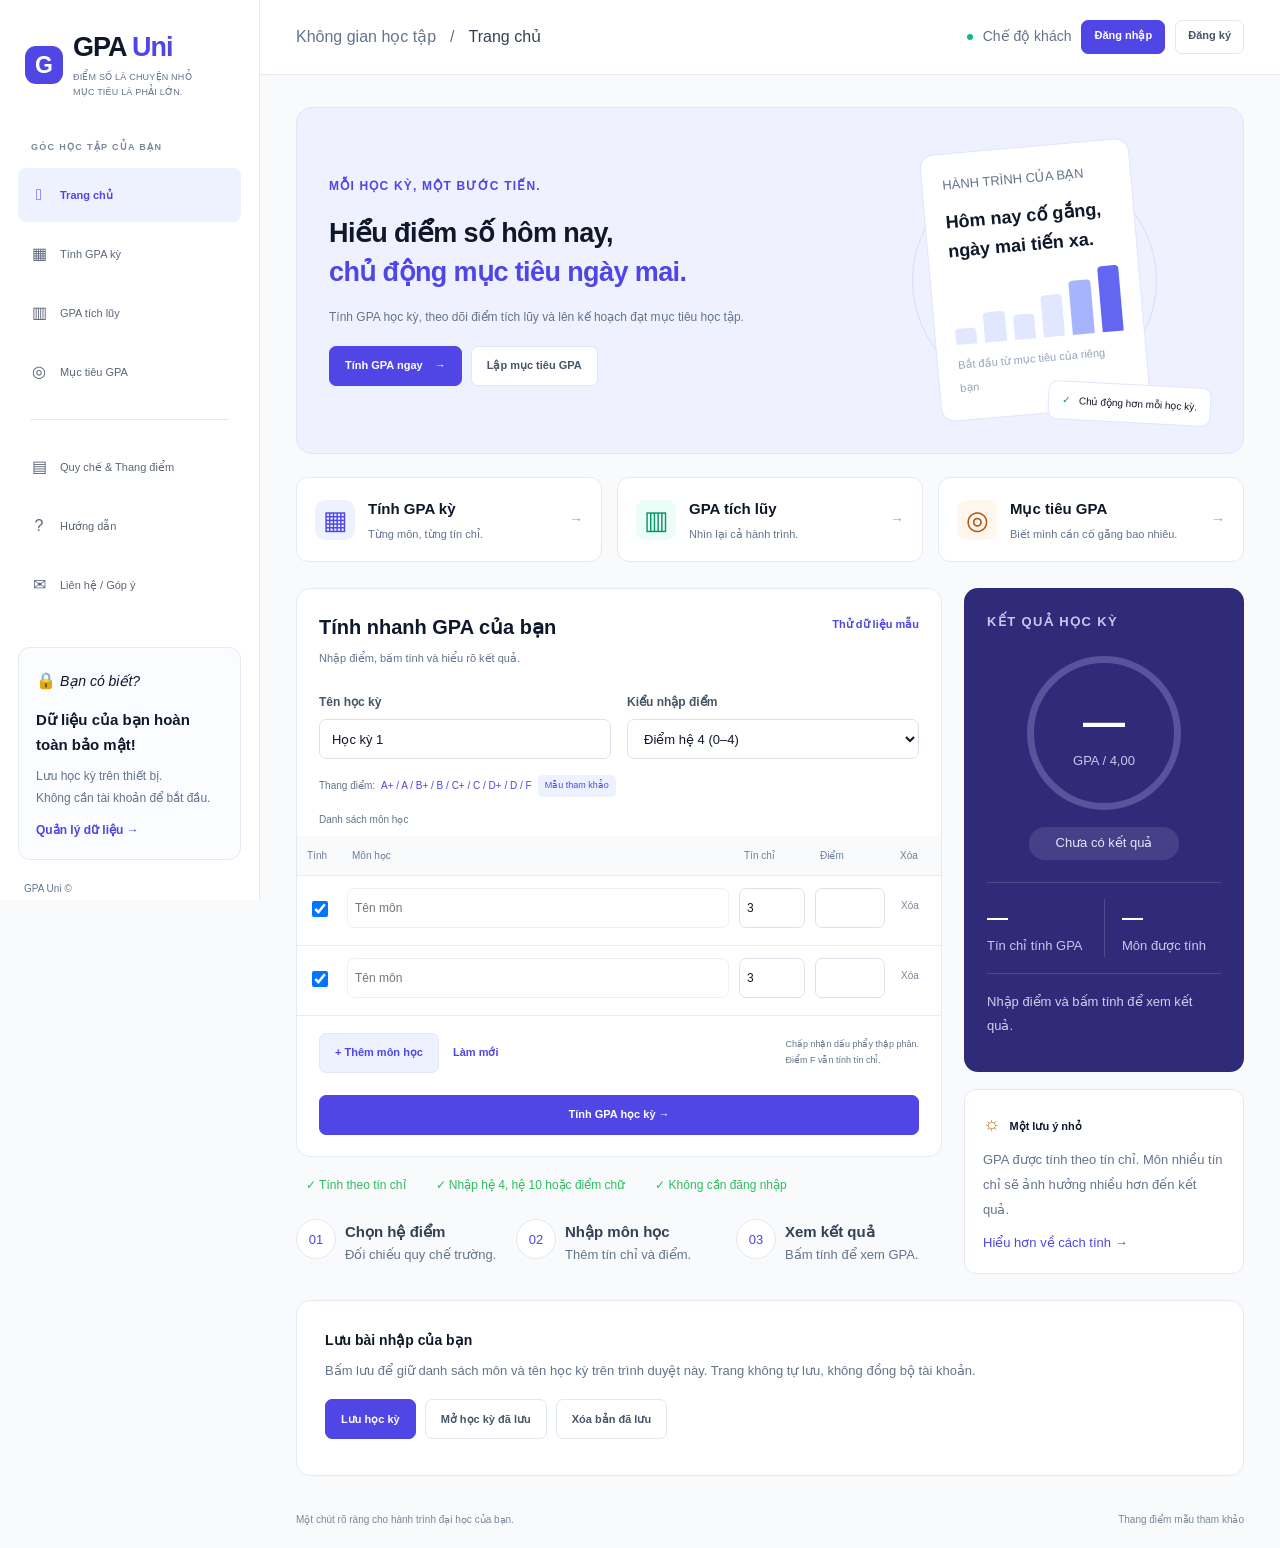
==== commit 1a7e536d: "Remove extra text from copyright notice" ====
--- a/index.html
+++ b/index.html
@@ -35,7 +35,7 @@
                   <p>Lưu học kỳ trên thiết bị.<br>Không cần tài khoản để bắt đầu.</p>
                   <a href="#luu-du-lieu" onclick="moLuuDuLieu(); return false;">Quản lý dữ liệu →</a>
               </div>
-              <p class="ban-quyen">GPA Uni © 2026 <span>Bản cơ bản</span></p>
+              <p class="ban-quyen">GPA Uni ©</p>
           </div>
       </aside>
 
--- a/style.css
+++ b/style.css
@@ -25,7 +25,7 @@
 }
 
 h1 {
-    font-size: 30px;
+    font-size: 27px;
     line-height: 1.45;
     letter-spacing: -0.6px;
 }
@@ -83,7 +83,7 @@
 
 .thuong-hieu strong {
     display: block;
-    font-size: 30px;
+    font-size: 27px;
     line-height: 1.3;
     letter-spacing: -1px;
 }
@@ -115,7 +115,7 @@
 .nhan-menu {
     margin: 39px 13px 13px;
     color: #7b879b;
-    font-size: 10px;
+    font-size: 9px;
     letter-spacing: 1.3px;
     font-weight: bold;
 }
@@ -128,7 +128,7 @@
     margin-bottom: 5px;
     border-radius: 8px;
     color: #5b6578;
-    font-size: 12px;
+    font-size: 11px;
 }
 
 nav a:hover {
@@ -298,7 +298,7 @@
 
 .loi-chao h1 {
     margin: 12px 0 14px;
-    font-size: 31px;
+    font-size: 27px;
 }
 
 .loi-chao h1 span {
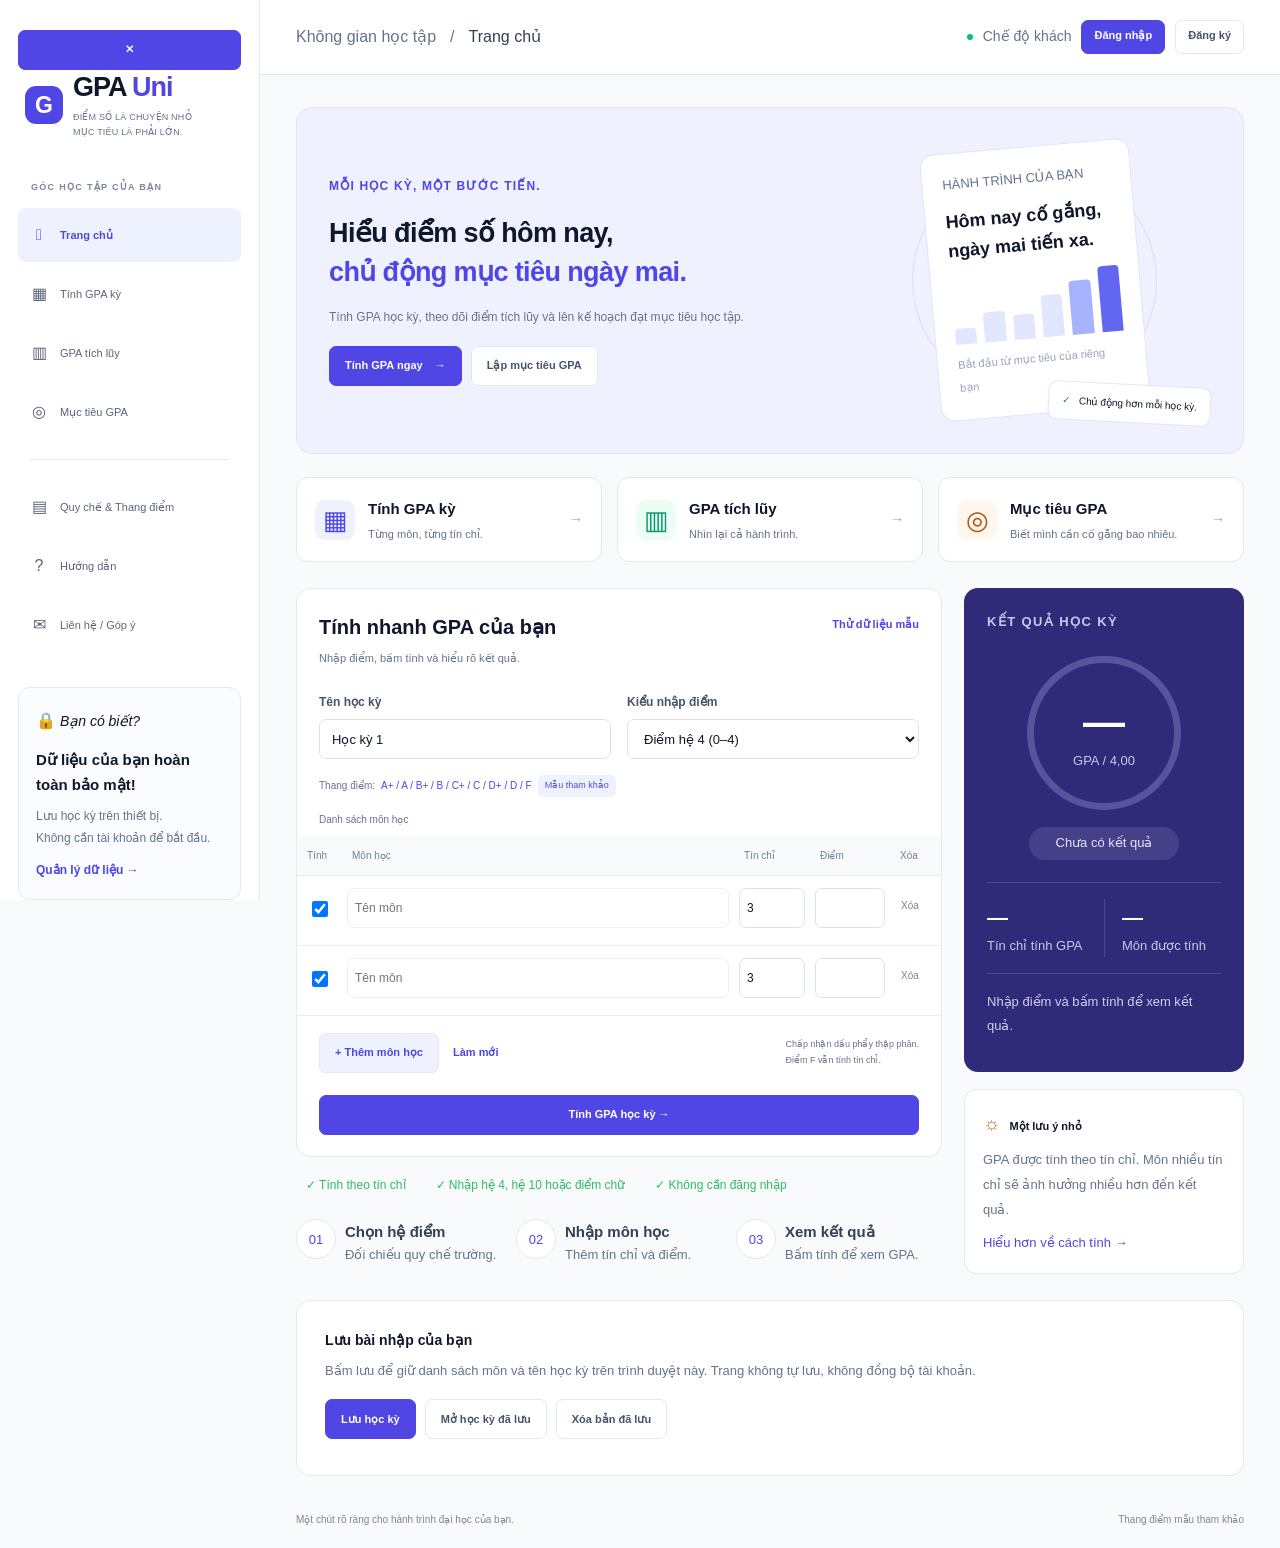
==== commit 4de7e55a: "Enhance footer and feedback form in index.html Updated footer copyright year and added email contact" ====
--- a/index.html
+++ b/index.html
@@ -13,6 +13,7 @@
   </head>
   <body>
       <aside class="thanh-ben" id="thanh-ben">
+          <button type="button" class="nut-dong-menu" onclick="dongMenuDiDong()" aria-label="Đóng menu điều hướng">✕</button>
           <a class="thuong-hieu" href="#trang-chu" onclick="moTrang('trang-chu'); return false;">
               <span class="logo-hinh" aria-hidden="true">G</span>
               <span><strong>GPA <b>Uni</b></strong><small>ĐIỂM SỐ LÀ CHUYỆN NHỎ <br> MỤC TIÊU LÀ PHẢI LỚN.</small></span>
@@ -35,9 +36,10 @@
                   <p>Lưu học kỳ trên thiết bị.<br>Không cần tài khoản để bắt đầu.</p>
                   <a href="#luu-du-lieu" onclick="moLuuDuLieu(); return false;">Quản lý dữ liệu →</a>
               </div>
-              <p class="ban-quyen">GPA Uni ©</p>
+              <p class="ban-quyen">GPA Uni © 2026 <span>Bản cơ bản</span></p>
           </div>
       </aside>
+      <div id="lop-phu-menu" class="lop-phu-menu" onclick="dongMenuDiDong()" aria-hidden="true"></div>
 
       <div class="khung-trang">
           <header class="thanh-tren">
@@ -135,6 +137,51 @@
               <p class="so-muc">02 / GPA TÍCH LŨY</p>
               <h2>GPA cũ + học kỳ mới</h2>
               <p>Nhập GPA hệ 4 và số tín chỉ tương ứng. Số tín chỉ dùng tính GPA có thể khác số tín chỉ đã đạt.</p>
+
+              <div class="the-bieu-do-tich-luy">
+                  <div class="dau-bieu-do-tich-luy">
+                      <div>
+                          <h3>Biểu đồ tiến trình GPA tích lũy</h3>
+                          <p>Theo dõi trực quan xu hướng điểm trung bình tích lũy qua các học kỳ.</p>
+                      </div>
+                      <button type="button" class="nut-chu" onclick="napDuLieuBieuDoMau()">Thử dữ liệu biểu đồ mẫu</button>
+                  </div>
+
+                  <div class="khung-svg-tich-luy">
+                      <svg id="bieu-do-gpa-svg" viewBox="0 0 600 220" role="img" aria-label="Biểu đồ tiến trình GPA tích lũy qua các học kỳ"></svg>
+                  </div>
+
+                  <div class="chan-bieu-do-tich-luy">
+                      <div class="khoi-diem-trung-tam">
+                          <div class="dong-diem-lon">
+                              <strong id="so-gpa-tich-luy-lon">3,32</strong>
+                              <span class="tren-bon">/ 4,0</span>
+                          </div>
+                          <span class="nhan-gpa-tich-luy">GPA TÍCH LŨY</span>
+                          <span id="chenh-lech-gpa-tich-luy" class="nhan-chenh-lech">Xuất phát vững vàng</span>
+                      </div>
+                      <span class="nhan-thang-diem">↻ Thang 4.0</span>
+                  </div>
+
+                  <div class="bo-sung-moc-bieu-do">
+                      <div class="nhap-moc-nhanh">
+                          <div>
+                              <label for="ten-moc-ky">Tên mốc học kỳ</label>
+                              <input id="ten-moc-ky" type="text" maxlength="25" placeholder="Ví dụ: HK1 25-26">
+                          </div>
+                          <div>
+                              <label for="diem-moc-ky">GPA tích lũy mốc (0–4)</label>
+                              <input id="diem-moc-ky" type="text" inputmode="decimal" maxlength="6" placeholder="Ví dụ: 3,45">
+                          </div>
+                          <div class="cum-nut-moc">
+                              <button type="button" class="nut-nhe" onclick="themMocBieuDo()">+ Thêm mốc vào biểu đồ</button>
+                              <button type="button" class="nut-phu" onclick="xoaMocCuoiBieuDo()">Xóa mốc cuối</button>
+                          </div>
+                      </div>
+                      <p id="thong-bao-bieu-do" class="ghi-chu-bieu-do" role="status"></p>
+                  </div>
+              </div>
+
               <form onsubmit="tinhTichLuy(); return false;" novalidate>
                   <div class="hai-cot">
                       <div class="cot">
@@ -244,17 +291,21 @@
           <section id="gop-y" class="trang the-noi-dung">
               <p class="so-muc">06 / GÓP Ý</p>
               <h2>Góp ý cho GPA Uni</h2>
-              <p>Biểu mẫu chưa có dịch vụ gửi trực tuyến. Bạn có thể tạo nội dung rồi chọn và sao chép thủ công.</p>
-              <form onsubmit="taoGopY(); return false;">
+              <p>Bạn có thể gửi góp ý, báo lỗi hoặc đề xuất tính năng trực tiếp tới email quản trị viên <a href="mailto:ducanh05012k6@gmail.com"><strong>ducanh05012k6@gmail.com</strong></a> bằng ứng dụng Email, mở nhanh Gmail trên Web hoặc sao chép nội dung bên dưới.</p>
+              <form onsubmit="taoGopY(); return false;" novalidate>
                   <label for="ho-ten">Họ tên (tùy chọn)</label>
-                  <input id="ho-ten" type="text" maxlength="100">
+                  <input id="ho-ten" type="text" maxlength="100" placeholder="Nhập họ tên của bạn">
                   <label for="tieu-de">Tiêu đề</label>
-                  <input id="tieu-de" type="text" required maxlength="150">
+                  <input id="tieu-de" type="text" required maxlength="150" placeholder="Ví dụ: Đề xuất thêm thang điểm trường...">
                   <label for="noi-dung">Nội dung</label>
-                  <textarea id="noi-dung" rows="4" required maxlength="2000"></textarea>
-                  <button type="submit">Tạo nội dung để sao chép</button>
-                  <label for="ban-gop-y">Nội dung đã soạn — chưa gửi trực tuyến</label>
-                  <textarea id="ban-gop-y" rows="5" readonly></textarea>
+                  <textarea id="noi-dung" rows="4" required maxlength="2000" placeholder="Mô tả chi tiết góp ý hoặc vấn đề bạn gặp phải..."></textarea>
+                  <div class="nhom-nut nhom-nut-gop-y">
+                      <button type="submit">Gửi qua ứng dụng Email (mailto)</button>
+                      <button type="button" class="nut-phu" onclick="guiQuaGmailWeb()">Mở nhanh bằng Gmail trên Web ↗</button>
+                      <button type="button" class="nut-phu" onclick="saoChepGopY()">Sao chép nội dung</button>
+                  </div>
+                  <label for="ban-gop-y">Nội dung thư góp ý (tự động tạo khi gửi hoặc sao chép)</label>
+                  <textarea id="ban-gop-y" rows="6" readonly></textarea>
                   <p id="trang-thai-gop-y" class="ghi-chu" role="status"></p>
               </form>
           </section>
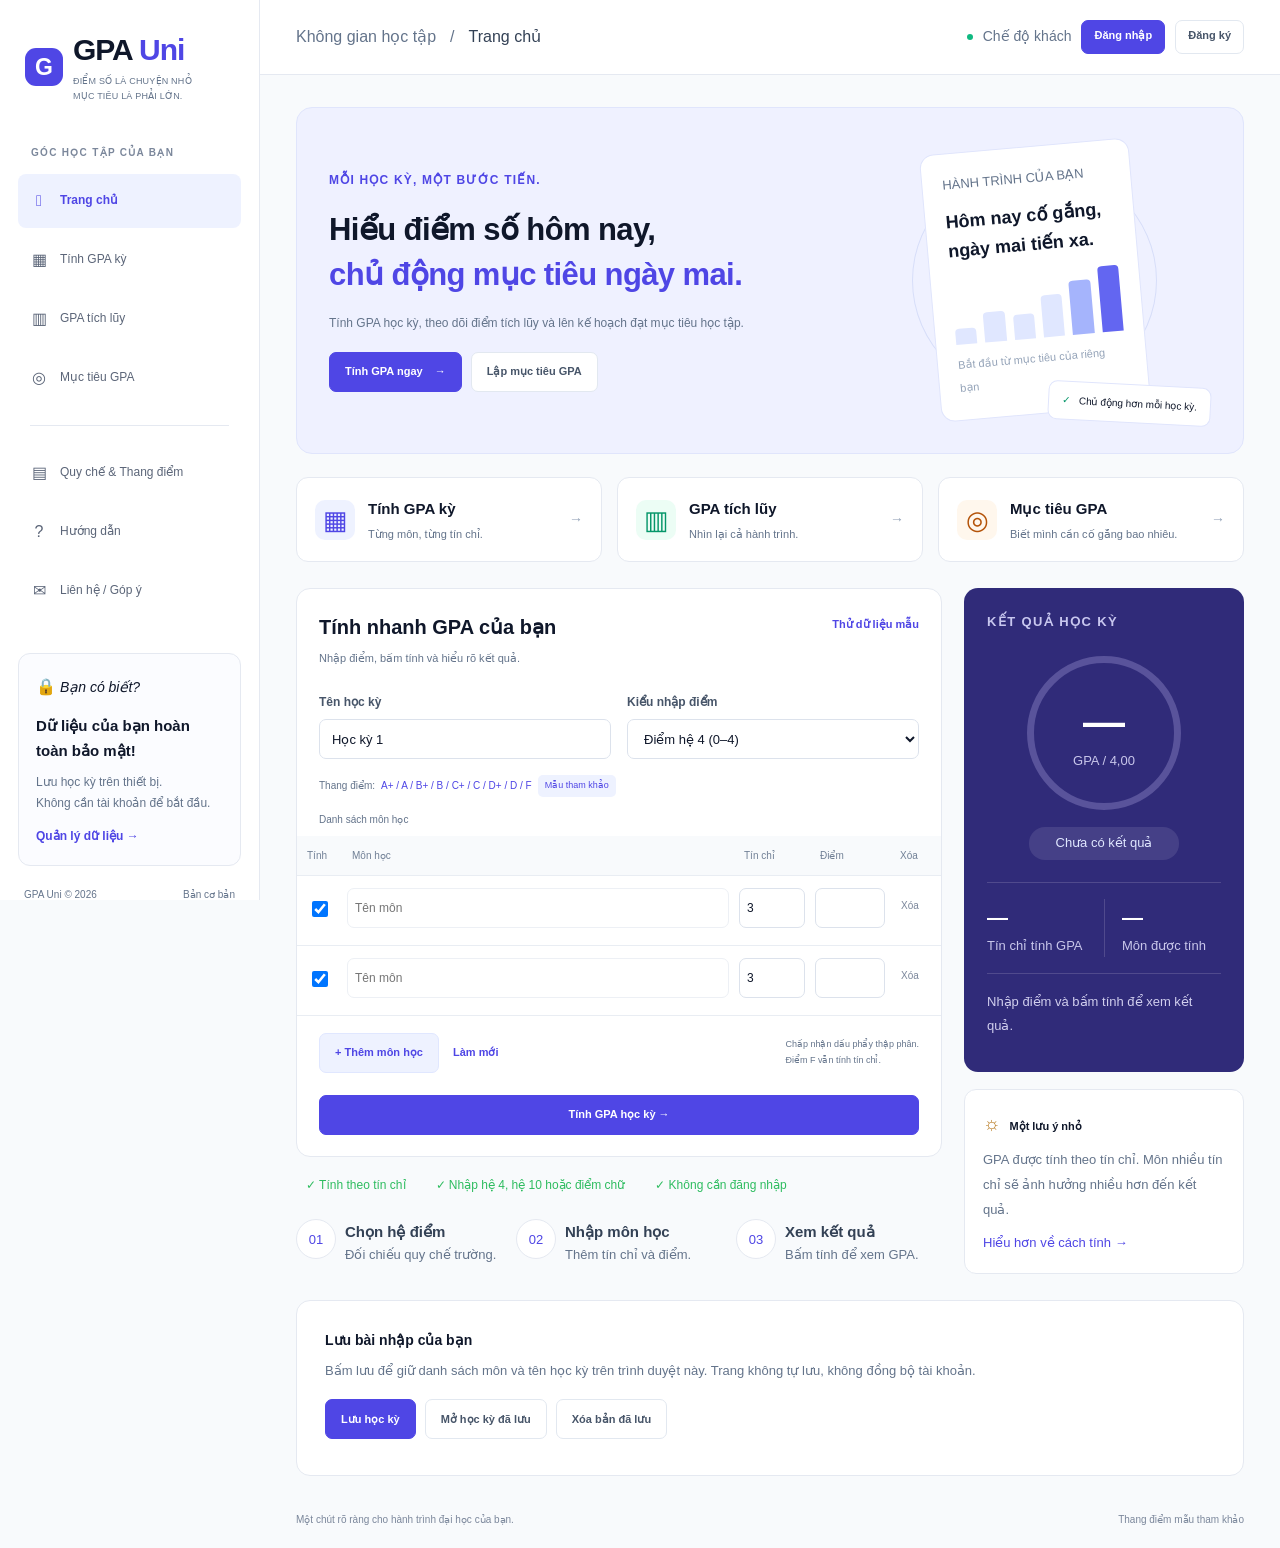
==== commit 71f9af45: "Replace span with button for GPA scale toggle" ====
--- a/index.html
+++ b/index.html
@@ -155,12 +155,12 @@
                       <div class="khoi-diem-trung-tam">
                           <div class="dong-diem-lon">
                               <strong id="so-gpa-tich-luy-lon">3,32</strong>
-                              <span class="tren-bon">/ 4,0</span>
+                              <span id="mau-so-thang-bieu-do" class="tren-bon">/ 4,0</span>
                           </div>
                           <span class="nhan-gpa-tich-luy">GPA TÍCH LŨY</span>
                           <span id="chenh-lech-gpa-tich-luy" class="nhan-chenh-lech">Xuất phát vững vàng</span>
                       </div>
-                      <span class="nhan-thang-diem">↻ Thang 4.0</span>
+                      <button type="button" id="nut-doi-thang-bieu-do" class="nhan-thang-diem" onclick="doiThangBieuDoTichLuy()" title="Bấm để chuyển đổi hiển thị giữa Thang 4.0 và Thang 10.0">↻ Thang 4.0</button>
                   </div>
 
                   <div class="bo-sung-moc-bieu-do">
@@ -170,7 +170,7 @@
                               <input id="ten-moc-ky" type="text" maxlength="25" placeholder="Ví dụ: HK1 25-26">
                           </div>
                           <div>
-                              <label for="diem-moc-ky">GPA tích lũy mốc (0–4)</label>
+                              <label id="nhan-diem-moc-ky" for="diem-moc-ky">GPA tích lũy mốc (0–4)</label>
                               <input id="diem-moc-ky" type="text" inputmode="decimal" maxlength="6" placeholder="Ví dụ: 3,45">
                           </div>
                           <div class="cum-nut-moc">
@@ -300,7 +300,7 @@
                   <label for="noi-dung">Nội dung</label>
                   <textarea id="noi-dung" rows="4" required maxlength="2000" placeholder="Mô tả chi tiết góp ý hoặc vấn đề bạn gặp phải..."></textarea>
                   <div class="nhom-nut nhom-nut-gop-y">
-                      <button type="submit">Gửi qua ứng dụng Email (mailto)</button>
+                      <button type="submit">Gửi qua Email</button>
                       <button type="button" class="nut-phu" onclick="guiQuaGmailWeb()">Mở nhanh bằng Gmail trên Web ↗</button>
                       <button type="button" class="nut-phu" onclick="saoChepGopY()">Sao chép nội dung</button>
                   </div>
--- a/style.css
+++ b/style.css
@@ -25,7 +25,7 @@
 }
 
 h1 {
-    font-size: 27px;
+    font-size: 30px;
     line-height: 1.45;
     letter-spacing: -0.6px;
 }
@@ -83,7 +83,7 @@
 
 .thuong-hieu strong {
     display: block;
-    font-size: 27px;
+    font-size: 30px;
     line-height: 1.3;
     letter-spacing: -1px;
 }
@@ -115,7 +115,7 @@
 .nhan-menu {
     margin: 39px 13px 13px;
     color: #7b879b;
-    font-size: 9px;
+    font-size: 10px;
     letter-spacing: 1.3px;
     font-weight: bold;
 }
@@ -128,7 +128,7 @@
     margin-bottom: 5px;
     border-radius: 8px;
     color: #5b6578;
-    font-size: 11px;
+    font-size: 12px;
 }
 
 nav a:hover {
@@ -298,7 +298,7 @@
 
 .loi-chao h1 {
     margin: 12px 0 14px;
-    font-size: 27px;
+    font-size: 31px;
 }
 
 .loi-chao h1 span {
@@ -1051,6 +1051,211 @@
     margin-bottom: 22px;
 }
 
+.nhom-nut-gop-y {
+    margin: 4px 0 20px;
+}
+
+#gop-y .nhom-nut-gop-y button {
+    margin-bottom: 0;
+}
+
+/* Lớp phủ mờ & khóa cuộn trang trên thiết bị di động */
+body.khoa-cuon-trang {
+    overflow: hidden;
+    height: 100vh;
+}
+
+.lop-phu-menu {
+    display: none;
+    position: fixed;
+    top: 0;
+    left: 0;
+    right: 0;
+    bottom: 0;
+    background-color: rgba(15, 23, 42, 0.55);
+    backdrop-filter: blur(2px);
+    z-index: 90;
+}
+
+.nut-dong-menu {
+    display: none;
+}
+
+/* Thẻ biểu đồ GPA tích lũy */
+.the-bieu-do-tich-luy {
+    margin: 18px 0 26px;
+    padding: 22px 24px;
+    background-color: #ffffff;
+    border: 1px solid #e5e9f1;
+    border-radius: 16px;
+    box-shadow: 0 8px 24px rgba(15, 23, 42, 0.05);
+}
+
+.dau-bieu-do-tich-luy {
+    display: flex;
+    align-items: flex-start;
+    justify-content: space-between;
+    gap: 12px;
+    margin-bottom: 14px;
+}
+
+.dau-bieu-do-tich-luy h3 {
+    font-size: 16px;
+    margin-bottom: 4px;
+    color: #0f172a;
+}
+
+.dau-bieu-do-tich-luy p {
+    font-size: 12px;
+    margin-bottom: 0;
+}
+
+.khung-svg-tich-luy {
+    width: 100%;
+    padding: 12px 10px 6px;
+    background: linear-gradient(180deg, #f8faff 0%, #ffffff 100%);
+    border: 1px solid #eef2ff;
+    border-radius: 12px;
+}
+
+#bieu-do-gpa-svg {
+    width: 100%;
+    height: auto;
+    max-height: 230px;
+    display: block;
+    overflow: visible;
+}
+
+.chan-bieu-do-tich-luy {
+    position: relative;
+    display: flex;
+    align-items: center;
+    justify-content: center;
+    padding: 16px 0 14px;
+    margin-top: 6px;
+    border-bottom: 1px solid #f1f5f9;
+}
+
+.khoi-diem-trung-tam {
+    text-align: center;
+}
+
+.dong-diem-lon {
+    display: inline-flex;
+    align-items: baseline;
+    justify-content: center;
+}
+
+#so-gpa-tich-luy-lon {
+    font-size: 34px;
+    font-weight: bold;
+    color: #0f172a;
+    line-height: 1.15;
+    letter-spacing: -0.8px;
+}
+
+.tren-bon {
+    font-size: 15px;
+    font-weight: bold;
+    color: #64748b;
+    margin-left: 4px;
+}
+
+.nhan-gpa-tich-luy {
+    display: block;
+    margin-top: 4px;
+    font-size: 10px;
+    font-weight: bold;
+    letter-spacing: 1.4px;
+    color: #64748b;
+    text-transform: uppercase;
+}
+
+.nhan-chenh-lech {
+    display: inline-block;
+    margin-top: 6px;
+    padding: 3px 10px;
+    border-radius: 999px;
+    font-size: 11px;
+    font-weight: bold;
+    background-color: #eef2ff;
+    color: #4f46e5;
+}
+
+.nhan-chenh-lech.tang {
+    background-color: #ecfdf5;
+    color: #047857;
+}
+
+.nhan-chenh-lech.giam {
+    background-color: #fffbeb;
+    color: #b45309;
+}
+
+.nhan-thang-diem {
+    position: absolute;
+    right: 0;
+    bottom: 16px;
+    display: inline-flex;
+    align-items: center;
+    gap: 5px;
+    min-height: 32px;
+    padding: 6px 14px;
+    border-radius: 999px;
+    border: 1px solid #dce2ec;
+    background-color: #ffffff;
+    color: #334155;
+    font-size: 11px;
+    font-weight: bold;
+    box-shadow: 0 2px 6px rgba(15, 23, 42, 0.04);
+    cursor: pointer;
+    transition: background-color 0.15s, border-color 0.15s, color 0.15s;
+}
+
+.nhan-thang-diem:hover {
+    background-color: #eef2ff;
+    border-color: #a5b4fc;
+    color: #4f46e5;
+}
+
+.bo-sung-moc-bieu-do {
+    padding-top: 14px;
+}
+
+.nhap-moc-nhanh {
+    display: flex;
+    align-items: flex-end;
+    gap: 12px;
+    flex-wrap: wrap;
+}
+
+.nhap-moc-nhanh > div {
+    flex: 1;
+    min-width: 140px;
+}
+
+.nhap-moc-nhanh input {
+    margin-bottom: 0;
+}
+
+.cum-nut-moc {
+    display: flex;
+    gap: 8px;
+    flex: 1.2;
+    min-width: 220px;
+}
+
+.cum-nut-moc button {
+    flex: 1;
+    white-space: nowrap;
+}
+
+.ghi-chu-bieu-do {
+    font-size: 11px;
+    color: #64748b;
+    margin: 8px 0 0;
+}
+
 footer {
     display: flex;
     justify-content: space-between;
@@ -1215,18 +1420,51 @@
 }
 
 @media (max-width: 760px) {
+    .lop-phu-menu.hien-lop-phu {
+        display: block;
+    }
+
     .thanh-ben {
         display: none;
-        position: absolute;
-        top: 62px;
-        bottom: auto;
-        min-height: 560px;
-        width: 245px;
+        position: fixed;
+        top: 0;
+        left: 0;
+        bottom: 0;
+        height: 100vh;
+        width: 270px;
+        z-index: 100;
+        overflow-y: auto;
+        box-shadow: 8px 0 24px rgba(15, 23, 42, 0.25);
         border-bottom: 1px solid #e5e9f1;
     }
 
     .thanh-ben.menu-mo {
         display: flex;
+    }
+
+    .nut-dong-menu {
+        display: inline-flex;
+        align-items: center;
+        justify-content: center;
+        position: absolute;
+        top: 14px;
+        right: 12px;
+        width: 32px;
+        height: 32px;
+        min-height: 32px;
+        padding: 0;
+        border: 1px solid #e2e8f0;
+        border-radius: 8px;
+        background-color: #f8fafc;
+        color: #475569;
+        font-size: 14px;
+        line-height: 1;
+    }
+
+    .nut-dong-menu:hover {
+        background-color: #fee2e2;
+        border-color: #fca5a5;
+        color: #b91c1c;
     }
 
     .khung-trang {
@@ -1401,6 +1639,39 @@
         font-size: 22px;
     }
 
+    .the-bieu-do-tich-luy {
+        padding: 16px 14px;
+    }
+
+    .dau-bieu-do-tich-luy {
+        flex-direction: column;
+        gap: 6px;
+    }
+
+    .chan-bieu-do-tich-luy {
+        flex-direction: column;
+        gap: 10px;
+        padding: 14px 0 12px;
+    }
+
+    .nhan-thang-diem {
+        position: static;
+    }
+
+    #so-gpa-tich-luy-lon {
+        font-size: 30px;
+    }
+
+    .nhap-moc-nhanh {
+        flex-direction: column;
+        align-items: stretch;
+    }
+
+    .cum-nut-moc {
+        min-width: 0;
+        flex-direction: column;
+    }
+
     .cac-buoc {
         gap: 10px;
         flex-wrap: wrap;
--- a/auth.css
+++ b/auth.css
@@ -204,7 +204,6 @@
     font-size: 13px;
 }
 
-/* Thiết kế Web đáp ứng (Responsive) cho màn hình nhỏ */
 @media (max-width: 600px) {
     .the-auth {
         padding: 22px 16px;
@@ -226,4 +225,4 @@
     .ten-tai-khoan {
         display: none;
     }
-}+}
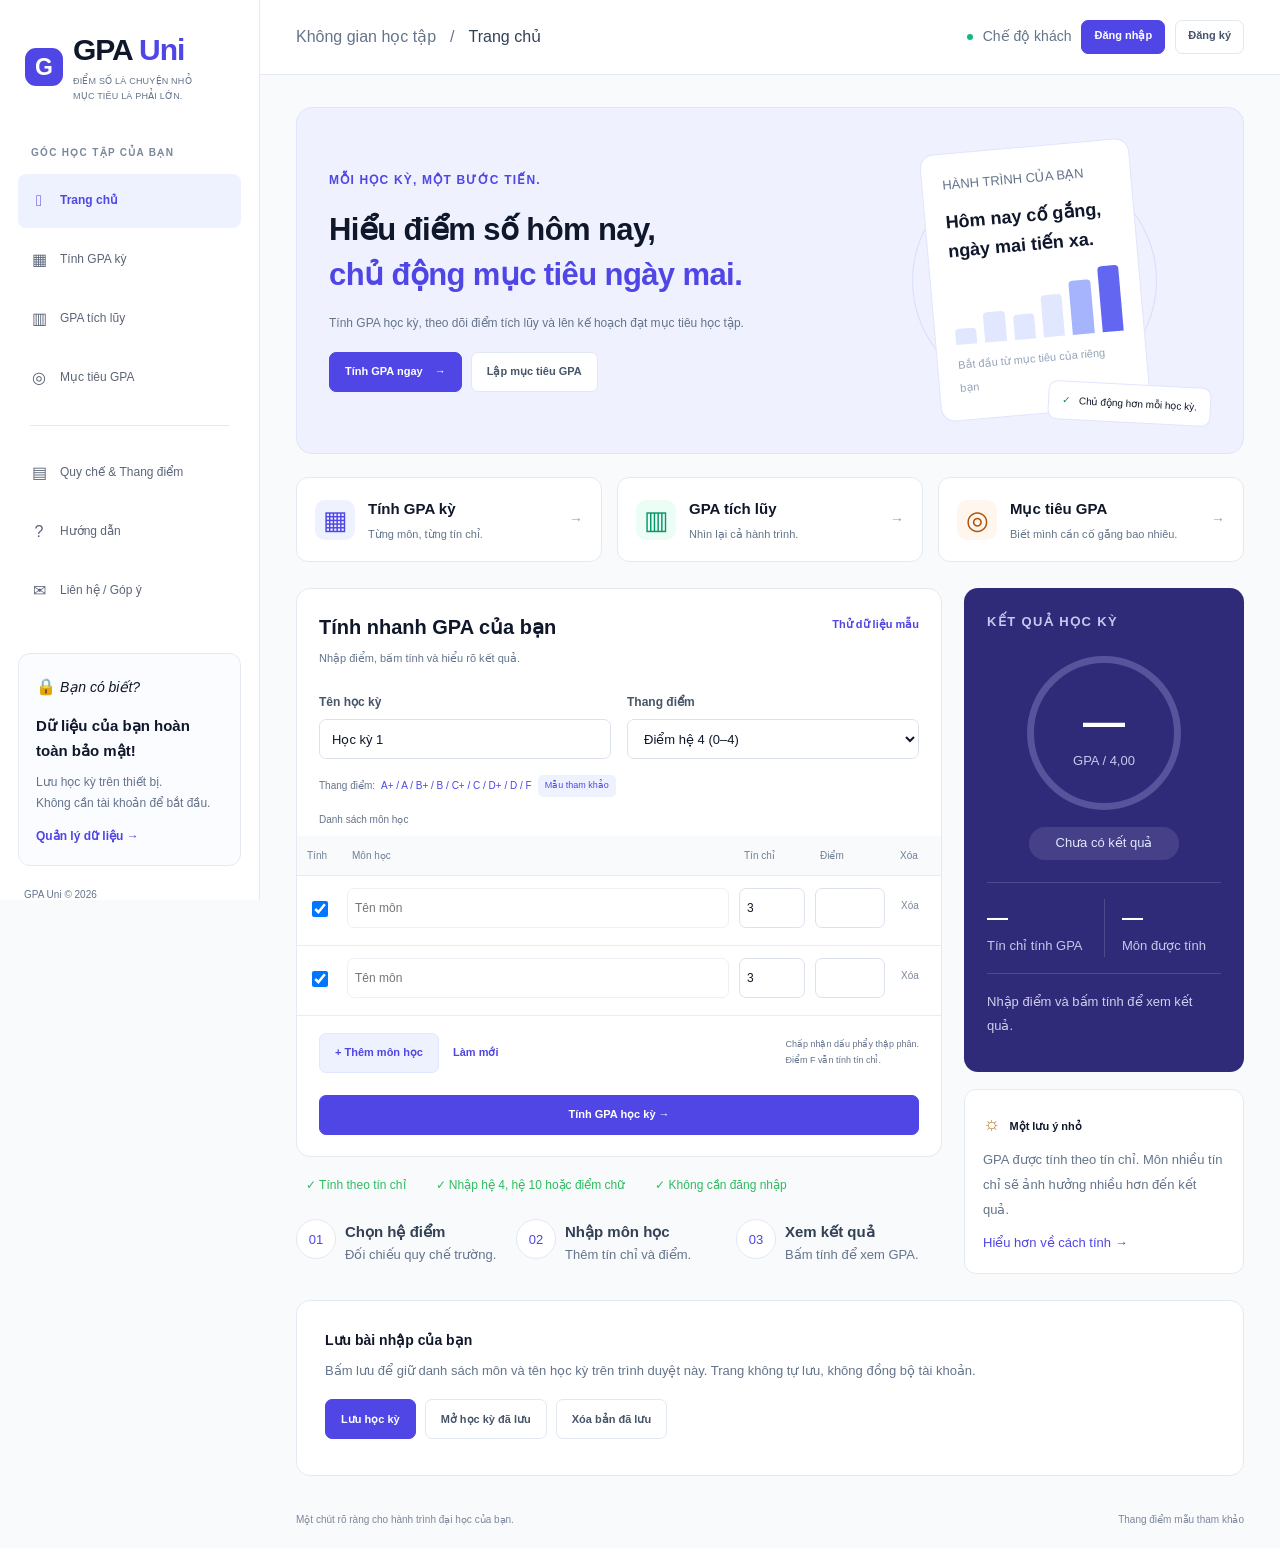
==== commit 619b88bc: "Add files via upload" ====
--- a/index.html
+++ b/index.html
@@ -36,7 +36,7 @@
                   <p>Lưu học kỳ trên thiết bị.<br>Không cần tài khoản để bắt đầu.</p>
                   <a href="#luu-du-lieu" onclick="moLuuDuLieu(); return false;">Quản lý dữ liệu →</a>
               </div>
-              <p class="ban-quyen">GPA Uni © 2026 <span>Bản cơ bản</span></p>
+              <p class="ban-quyen">GPA Uni © 2026</p>
           </div>
       </aside>
       <div id="lop-phu-menu" class="lop-phu-menu" onclick="dongMenuDiDong()" aria-hidden="true"></div>
@@ -94,7 +94,7 @@
                               </div>
                               <div class="cai-dat">
                                   <div><label for="ten-ky">Tên học kỳ</label><input id="ten-ky" type="text" value="Học kỳ 1" maxlength="100"></div>
-                                  <div><label for="he-diem">Kiểu nhập điểm</label><select id="he-diem" onchange="doiHeDiem()"><option value="4">Điểm hệ 4 (0–4)</option><option value="10">Điểm hệ 10 (0–10)</option><option value="chu">Điểm chữ (A+, A, B+, B, C+, C, D+, D, F)</option></select></div>
+                                  <div><label for="he-diem">Thang điểm</label><select id="he-diem" onchange="doiHeDiem()"><option value="4">Điểm hệ 4 (0–4)</option><option value="10">Điểm hệ 10 (0–10)</option><option value="chu">Điểm chữ (A+, A, B+, B, C+, C, D+, D, F)</option></select></div>
                               </div>
                               <p class="cau-hinh">Thang điểm: <a href="#thang-diem" onclick="moTrang('thang-diem'); return false;">A+ / A / B+ / B / C+ / C / D+ / D / F</a><span class="nhan">Mẫu tham khảo</span></p>
                               <div class="vung-bang">
@@ -274,7 +274,7 @@
               <p class="so-muc">05 / HƯỚNG DẪN</p>
               <h2>Bắt đầu trong ba bước</h2>
               <ol>
-                  <li>Chọn kiểu nhập điểm (hệ 4, hệ 10 hoặc điểm chữ A+, A, B+, B, C+, C, D+, D, F) và đối chiếu thang điểm mẫu với quy chế trường.</li>
+                  <li>Chọn thang điểm (hệ 4, hệ 10 hoặc điểm chữ A+, A, B+, B, C+, C, D+, D, F) và đối chiếu thang điểm mẫu với quy chế trường.</li>
                   <li>Nhập tín chỉ, điểm và chọn những môn được tính GPA.</li>
                   <li>Bấm tính để xem kết quả; bấm lưu nếu muốn giữ lại học kỳ.</li>
               </ol>
--- a/auth.css
+++ b/auth.css
@@ -204,6 +204,7 @@
     font-size: 13px;
 }
 
+/* Thiết kế Web đáp ứng (Responsive) cho màn hình nhỏ */
 @media (max-width: 600px) {
     .the-auth {
         padding: 22px 16px;
@@ -225,4 +226,4 @@
     .ten-tai-khoan {
         display: none;
     }
-}
+}
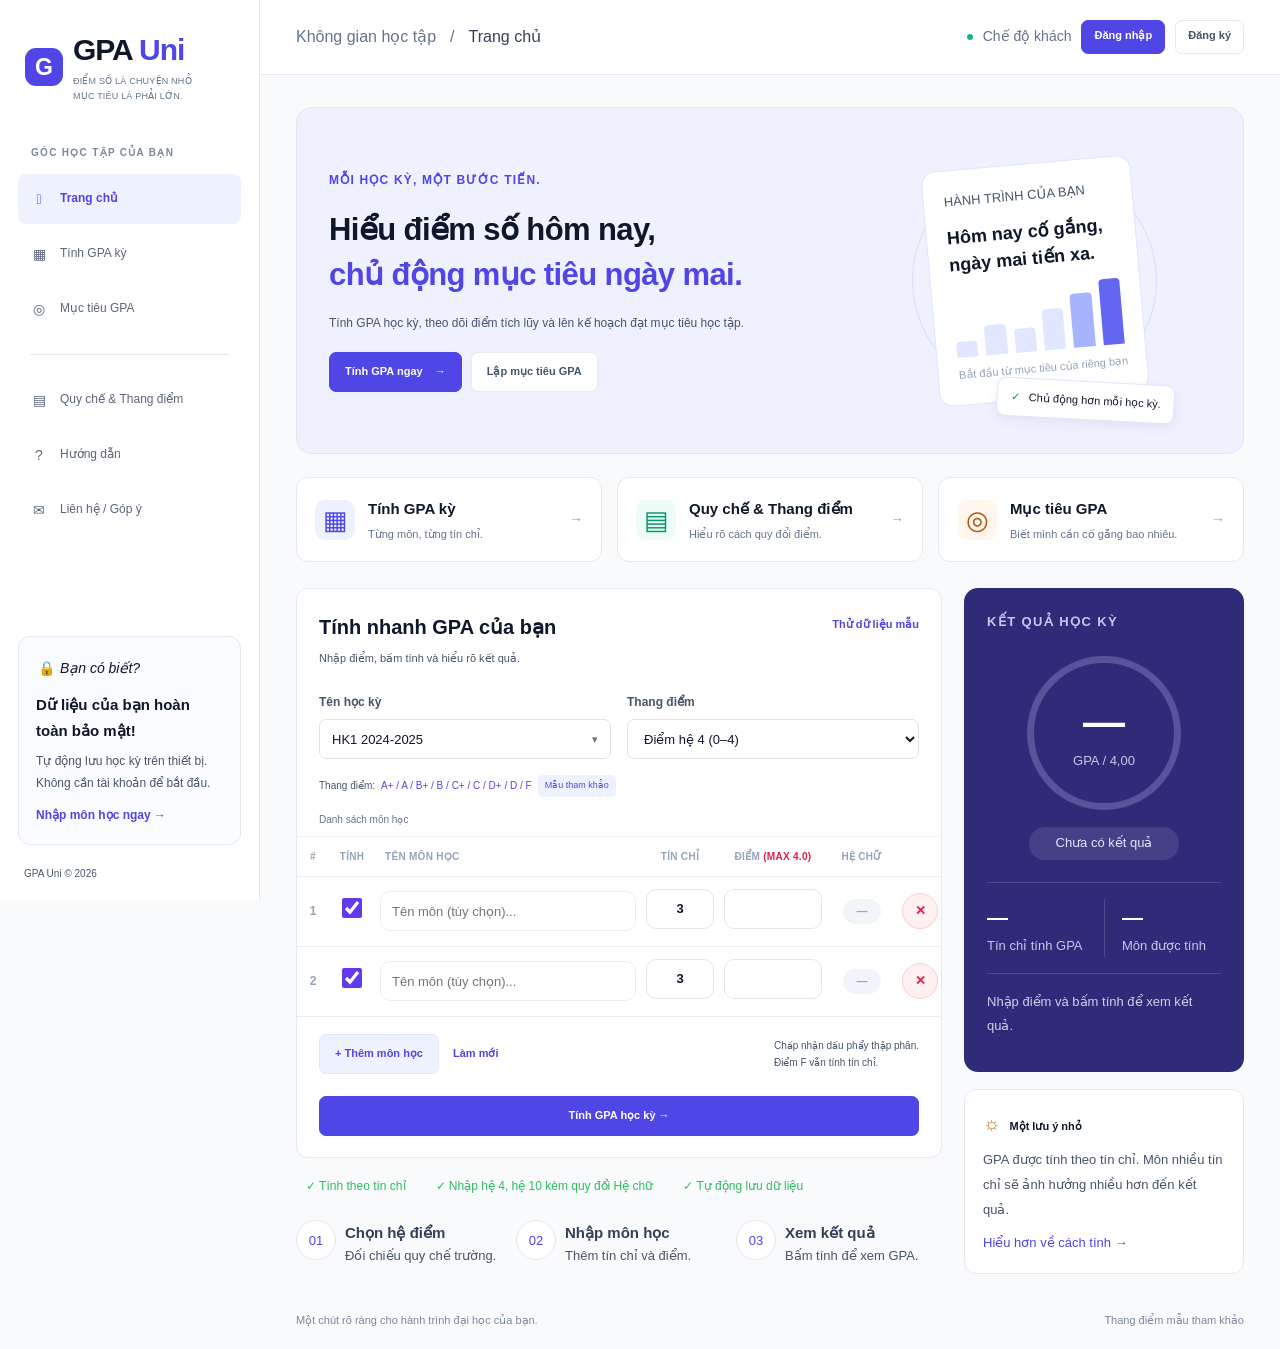
==== commit ec007f43: "Add files via upload" ====
--- a/index.html
+++ b/index.html
@@ -1,319 +1,548 @@
-  <!DOCTYPE html>
-  <html lang="vi">
-  <head>
-      <meta charset="UTF-8">
-      <meta name="viewport" content="width=device-width, initial-scale=1.0">
-      <title>GPA Uni - Tính điểm GPA cho sinh viên</title>
-      <link rel="stylesheet" href="style.css">
-      <link rel="stylesheet" href="auth.css">
-      <link rel="apple-touch-icon" sizes="180x180" href="images/favicon/apple-touch-icon.png">
-      <link rel="icon" type="image/png" sizes="32x32" href="images/favicon/favicon-32x32.png">
-      <link rel="icon" type="image/png" sizes="16x16" href="images/favicon/favicon-16x16.png">
-      <link rel="manifest" href="webmanifest.json">
-  </head>
-  <body>
-      <aside class="thanh-ben" id="thanh-ben">
-          <button type="button" class="nut-dong-menu" onclick="dongMenuDiDong()" aria-label="Đóng menu điều hướng">✕</button>
-          <a class="thuong-hieu" href="#trang-chu" onclick="moTrang('trang-chu'); return false;">
-              <span class="logo-hinh" aria-hidden="true">G</span>
-              <span><strong>GPA <b>Uni</b></strong><small>ĐIỂM SỐ LÀ CHUYỆN NHỎ <br> MỤC TIÊU LÀ PHẢI LỚN.</small></span>
-          </a>
-          <p class="nhan-menu">GÓC HỌC TẬP CỦA BẠN</p>
-          <nav id="menu" aria-label="Menu chính">
-              <a id="menu-trang-chu" class="dang-chon" href="#trang-chu" onclick="moTrang('trang-chu'); return false;"><span class="bieu-tuong" aria-hidden="true">𖤘</span>Trang chủ</a>
-              <a id="menu-tinh-gpa" href="#tinh-gpa" onclick="moTrang('tinh-gpa'); return false;"><span class="bieu-tuong" aria-hidden="true">▦</span>Tính GPA kỳ</a>
-              <a id="menu-tich-luy" href="#tich-luy" onclick="moTrang('tich-luy'); return false;"><span class="bieu-tuong" aria-hidden="true">▥</span>GPA tích lũy</a>
-              <a id="menu-muc-tieu" href="#muc-tieu" onclick="moTrang('muc-tieu'); return false;"><span class="bieu-tuong" aria-hidden="true">◎</span>Mục tiêu GPA</a>
-              <hr>
-              <a id="menu-thang-diem" href="#thang-diem" onclick="moTrang('thang-diem'); return false;"><span class="bieu-tuong" aria-hidden="true">▤</span>Quy chế &amp; Thang điểm</a>
-              <a id="menu-huong-dan" href="#huong-dan" onclick="moTrang('huong-dan'); return false;"><span class="bieu-tuong" aria-hidden="true">?</span>Hướng dẫn</a>
-              <a id="menu-gop-y" href="#gop-y" onclick="moTrang('gop-y'); return false;"><span class="bieu-tuong" aria-hidden="true">✉</span>Liên hệ / Góp ý</a>
-          </nav>
-          <div class="cuoi-menu">
-              <div class="the-luu-nho">
-                  <span class="bieu-tuong" aria-hidden="true">🔒</span> <em>Bạn có biết?</em>
-                  <h3>Dữ liệu của bạn hoàn toàn bảo mật!</h3>
-                  <p>Lưu học kỳ trên thiết bị.<br>Không cần tài khoản để bắt đầu.</p>
-                  <a href="#luu-du-lieu" onclick="moLuuDuLieu(); return false;">Quản lý dữ liệu →</a>
-              </div>
-              <p class="ban-quyen">GPA Uni © 2026</p>
-          </div>
-      </aside>
-      <div id="lop-phu-menu" class="lop-phu-menu" onclick="dongMenuDiDong()" aria-hidden="true"></div>
-
-      <div class="khung-trang">
-          <header class="thanh-tren">
-              <div class="duong-dan">
-                  <button type="button" class="nut-menu" id="nut-menu" onclick="batTatMenu()" aria-label="Mở hoặc đóng menu" aria-expanded="false" aria-controls="thanh-ben">☰</button>
-                  <span class="ten-khong-gian">Không gian học tập</span><span class="dau-chia">/</span><strong id="ten-trang">Trang chủ</strong>
-              </div>
-              <div class="trang-thai"><span class="cham-xanh"></span>Lưu riêng trên thiết bị <span class="anh-dai-dien" aria-hidden="true">SV</span></div>
-          </header>
-
-          <main id="noi-dung-chinh" tabindex="-1">
-              <section id="trang-chu" class="trang">
-                  <div class="gioi-thieu">
-                      <div class="loi-chao">
-                          <p class="dong-nho">MỖI HỌC KỲ, MỘT BƯỚC TIẾN.</p>
-                          <h1>Hiểu điểm số hôm nay,<br><span>chủ động mục tiêu ngày mai.</span></h1>
-                          <p>Tính GPA học kỳ, theo dõi điểm tích lũy và lên kế hoạch đạt mục tiêu học tập.</p>
-                          <div class="nhom-nut">
-                              <a class="nut" href="#tinh-gpa" onclick="moTrang('tinh-gpa'); return false;">Tính GPA ngay <span aria-hidden="true">→</span></a>
-                              <a class="nut nut-phu" href="#muc-tieu" onclick="moTrang('muc-tieu'); return false;">Lập mục tiêu GPA</a>
-                          </div>
-                      </div>
-                      <div class="minh-hoa" aria-hidden="true">
-                          <div class="vong-tron"></div>
-                          <div class="the-minh-hoa">
-                              <p>HÀNH TRÌNH CỦA BẠN</p>
-                              <h3>Hôm nay cố gắng,<br> ngày mai tiến xa.</h3>
-                              <div class="cac-cot"><span class="cot-1"></span><span class="cot-2"></span><span class="cot-3"></span><span class="cot-4"></span><span class="cot-5"></span><span class="cot-6"></span></div>
-                              <small>Bắt đầu từ mục tiêu của riêng bạn</small>
-                          </div>
-                          <div class="nhan-minh-hoa"><span>✓</span> Chủ động hơn mỗi học kỳ.</div>
-                      </div>
-                  </div>
-                  <div class="cac-cong-cu">
-                      <a class="the-cong-cu" href="#tinh-gpa" onclick="moTrang('tinh-gpa'); return false;"><span class="o-bieu-tuong" aria-hidden="true">▦</span><span><strong>Tính GPA kỳ</strong><small>Từng môn, từng tín chỉ.</small></span><b aria-hidden="true">→</b></a>
-                      <a class="the-cong-cu" href="#tich-luy" onclick="moTrang('tich-luy'); return false;"><span class="o-bieu-tuong xanh-la" aria-hidden="true">▥</span><span><strong>GPA tích lũy</strong><small>Nhìn lại cả hành trình.</small></span><b aria-hidden="true">→</b></a>
-                      <a class="the-cong-cu" href="#muc-tieu" onclick="moTrang('muc-tieu'); return false;"><span class="o-bieu-tuong mau-cam" aria-hidden="true">◎</span><span><strong>Mục tiêu GPA</strong><small>Biết mình cần cố gắng bao nhiêu.</small></span><b aria-hidden="true">→</b></a>
-                  </div>
-              </section>
-
-              <section id="tinh-gpa" class="trang">
-                  <div id="dau-trang-tinh" class="dau-trang">
-                      <div><p class="dong-nho">GÓC HỌC TẬP CỦA BẠN</p><h1>Tính GPA học kỳ</h1><p>Mỗi môn học đều có trọng số. Cùng xem bức tranh học kỳ của bạn.</p></div>
-                      <button type="button" class="nut-phu" onclick="moLuuDuLieu()">Quản lý dữ liệu</button>
-                  </div>
-                  <div class="bo-cuc-tinh">
-                      <div class="cot-nhap">
-                          <div class="the-nhap">
-                              <div class="dau-the">
-                                  <div><h2 id="tieu-de-bang">Tính nhanh GPA của bạn</h2><p>Nhập điểm, bấm tính và hiểu rõ kết quả.</p></div>
-                                  <button type="button" class="nut-chu" onclick="duLieuMau()">Thử dữ liệu mẫu</button>
-                              </div>
-                              <div class="cai-dat">
-                                  <div><label for="ten-ky">Tên học kỳ</label><input id="ten-ky" type="text" value="Học kỳ 1" maxlength="100"></div>
-                                  <div><label for="he-diem">Thang điểm</label><select id="he-diem" onchange="doiHeDiem()"><option value="4">Điểm hệ 4 (0–4)</option><option value="10">Điểm hệ 10 (0–10)</option><option value="chu">Điểm chữ (A+, A, B+, B, C+, C, D+, D, F)</option></select></div>
-                              </div>
-                              <p class="cau-hinh">Thang điểm: <a href="#thang-diem" onclick="moTrang('thang-diem'); return false;">A+ / A / B+ / B / C+ / C / D+ / D / F</a><span class="nhan">Mẫu tham khảo</span></p>
-                              <div class="vung-bang">
-                                  <table class="bang-mon">
-                                      <caption>Danh sách môn học</caption>
-                                      <thead><tr><th>Tính</th><th>Môn học</th><th>Tín chỉ</th><th>Điểm</th><th>Xóa</th></tr></thead>
-                                      <tbody id="danh-sach-mon"></tbody>
-                                  </table>
-                              </div>
-                              <div class="cuoi-bang">
-                                  <button type="button" class="nut-nhe" onclick="themMon()">+ Thêm môn học</button>
-                                  <button type="button" class="nut-chu" onclick="lamMoi()">Làm mới</button>
-                                  <p>Chấp nhận dấu phẩy thập phân.<br>Điểm F vẫn tính tín chỉ.</p>
-                              </div>
-                              <div class="hang-tinh"><p id="loi-mon" class="loi" role="alert"></p><button type="button" onclick="tinhGPA()">Tính GPA học kỳ <span aria-hidden="true">→</span></button></div>
-                          </div>
-                          <div class="loi-ich"><span>✓ Tính theo tín chỉ</span><span>✓ Nhập hệ 4, hệ 10 hoặc điểm chữ</span><span>✓ Không cần đăng nhập</span></div>
-                          <div class="cac-buoc"><div><span>01</span><p><strong>Chọn hệ điểm</strong><small>Đối chiếu quy chế trường.</small></p></div><div><span>02</span><p><strong>Nhập môn học</strong><small>Thêm tín chỉ và điểm.</small></p></div><div><span>03</span><p><strong>Xem kết quả</strong><small>Bấm tính để xem GPA.</small></p></div></div>
-                      </div>
-                      <aside class="cot-ket-qua">
-                          <div class="ket-qua" aria-live="polite">
-                              <h3>KẾT QUẢ HỌC KỲ</h3>
-                              <div class="vong-diem"><strong id="gpa-ky">—</strong><span>GPA / 4,00</span></div>
-                              <p id="xep-loai-ky" class="xep-loai">Chưa có kết quả</p>
-                              <div class="thong-ke"><div><strong id="tong-tin-chi">—</strong><span>Tín chỉ tính GPA</span></div><div><strong id="tong-so-mon">—</strong><span>Môn được tính</span></div></div>
-                              <p id="thong-tin-ky">Nhập điểm và bấm tính để xem kết quả.</p>
-                              <p id="diem-he-10"></p><p id="phep-tinh"></p>
-                          </div>
-                          <div class="meo-nho"><h3><span aria-hidden="true">☼</span> Một lưu ý nhỏ</h3><p>GPA được tính theo tín chỉ. Môn nhiều tín chỉ sẽ ảnh hưởng nhiều hơn đến kết quả.</p><a href="#huong-dan" onclick="moTrang('huong-dan'); return false;">Hiểu hơn về cách tính →</a></div>
-                      </aside>
-                  </div>
-                  <div class="luu-du-lieu the-noi-dung" id="luu-du-lieu">
-                      <h3>Lưu bài nhập của bạn</h3>
-                      <p class="ghi-chu">Bấm lưu để giữ danh sách môn và tên học kỳ trên trình duyệt này. Trang không tự lưu, không đồng bộ tài khoản.</p>
-                      <div class="nhom-nut"><button type="button" onclick="luuDuLieu()">Lưu học kỳ</button><button type="button" class="nut-phu" onclick="taiDuLieu()">Mở học kỳ đã lưu</button><button type="button" class="nut-phu" onclick="xoaDuLieu()">Xóa bản đã lưu</button></div>
-                      <p id="trang-thai-luu" class="ghi-chu" role="status"></p>
-                  </div>
-              </section>
-          <section id="tich-luy" class="trang the-noi-dung">
-              <p class="so-muc">02 / GPA TÍCH LŨY</p>
-              <h2>GPA cũ + học kỳ mới</h2>
-              <p>Nhập GPA hệ 4 và số tín chỉ tương ứng. Số tín chỉ dùng tính GPA có thể khác số tín chỉ đã đạt.</p>
-
-              <div class="the-bieu-do-tich-luy">
-                  <div class="dau-bieu-do-tich-luy">
-                      <div>
-                          <h3>Biểu đồ tiến trình GPA tích lũy</h3>
-                          <p>Theo dõi trực quan xu hướng điểm trung bình tích lũy qua các học kỳ.</p>
-                      </div>
-                      <button type="button" class="nut-chu" onclick="napDuLieuBieuDoMau()">Thử dữ liệu biểu đồ mẫu</button>
-                  </div>
-
-                  <div class="khung-svg-tich-luy">
-                      <svg id="bieu-do-gpa-svg" viewBox="0 0 600 220" role="img" aria-label="Biểu đồ tiến trình GPA tích lũy qua các học kỳ"></svg>
-                  </div>
-
-                  <div class="chan-bieu-do-tich-luy">
-                      <div class="khoi-diem-trung-tam">
-                          <div class="dong-diem-lon">
-                              <strong id="so-gpa-tich-luy-lon">3,32</strong>
-                              <span id="mau-so-thang-bieu-do" class="tren-bon">/ 4,0</span>
-                          </div>
-                          <span class="nhan-gpa-tich-luy">GPA TÍCH LŨY</span>
-                          <span id="chenh-lech-gpa-tich-luy" class="nhan-chenh-lech">Xuất phát vững vàng</span>
-                      </div>
-                      <button type="button" id="nut-doi-thang-bieu-do" class="nhan-thang-diem" onclick="doiThangBieuDoTichLuy()" title="Bấm để chuyển đổi hiển thị giữa Thang 4.0 và Thang 10.0">↻ Thang 4.0</button>
-                  </div>
-
-                  <div class="bo-sung-moc-bieu-do">
-                      <div class="nhap-moc-nhanh">
-                          <div>
-                              <label for="ten-moc-ky">Tên mốc học kỳ</label>
-                              <input id="ten-moc-ky" type="text" maxlength="25" placeholder="Ví dụ: HK1 25-26">
-                          </div>
-                          <div>
-                              <label id="nhan-diem-moc-ky" for="diem-moc-ky">GPA tích lũy mốc (0–4)</label>
-                              <input id="diem-moc-ky" type="text" inputmode="decimal" maxlength="6" placeholder="Ví dụ: 3,45">
-                          </div>
-                          <div class="cum-nut-moc">
-                              <button type="button" class="nut-nhe" onclick="themMocBieuDo()">+ Thêm mốc vào biểu đồ</button>
-                              <button type="button" class="nut-phu" onclick="xoaMocCuoiBieuDo()">Xóa mốc cuối</button>
-                          </div>
-                      </div>
-                      <p id="thong-bao-bieu-do" class="ghi-chu-bieu-do" role="status"></p>
-                  </div>
-              </div>
-
-              <form onsubmit="tinhTichLuy(); return false;" novalidate>
-                  <div class="hai-cot">
-                      <div class="cot">
-                          <label for="gpa-cu">GPA tích lũy hiện tại</label>
-                          <input id="gpa-cu" type="text" inputmode="decimal" placeholder="Ví dụ: 3,0">
-                          <label for="tin-chi-cu">Tín chỉ đã dùng tính GPA cũ</label>
-                          <input id="tin-chi-cu" type="text" inputmode="decimal" placeholder="Ví dụ: 60">
-                      </div>
-                      <div class="cot">
-                          <label for="gpa-moi">GPA học kỳ mới</label>
-                          <input id="gpa-moi" type="text" inputmode="decimal" placeholder="Ví dụ: 3,8">
-                          <label for="tin-chi-moi">Tín chỉ tính GPA kỳ mới</label>
-                          <input id="tin-chi-moi" type="text" inputmode="decimal" placeholder="Ví dụ: 15">
-                      </div>
-                  </div>
-                  <label class="chon"><input type="checkbox" id="co-hoc-lai"> Kỳ mới có môn học lại thay thế điểm trong GPA cũ</label>
-                  <button type="submit">Tính GPA tích lũy</button>
-                  <p id="ket-qua-tich-luy" class="thong-bao" aria-live="polite">Kết quả sẽ hiển thị tại đây.</p>
-              </form>
-              <p class="ghi-chu">Công thức này chỉ cộng thêm tín chỉ mới. Không dùng khi cần thay thế điểm cũ của môn học lại. GPA cũ đã làm tròn có thể khiến kết quả chênh nhẹ.</p>
-          </section>
-
-          <section id="muc-tieu" class="trang the-noi-dung">
-              <p class="so-muc">03 / MỤC TIÊU GPA</p>
-              <h2>Bạn cần đạt bao nhiêu điểm?</h2>
-              <form onsubmit="tinhMucTieu(); return false;" novalidate>
-                  <div class="hai-cot">
-                      <div class="cot">
-                          <label for="gpa-hien-tai">GPA hiện tại (hệ 4)</label>
-                          <input id="gpa-hien-tai" type="text" inputmode="decimal" placeholder="Ví dụ: 3,0">
-                          <label for="tin-chi-hien-tai">Tín chỉ đang tính trong GPA</label>
-                          <input id="tin-chi-hien-tai" type="text" inputmode="decimal" placeholder="Ví dụ: 60">
-                      </div>
-                      <div class="cot">
-                          <label for="gpa-muc-tieu">GPA mục tiêu (hệ 4)</label>
-                          <input id="gpa-muc-tieu" type="text" inputmode="decimal" placeholder="Ví dụ: 3,2">
-                          <label for="tin-chi-con-lai">Tín chỉ còn lại dự kiến</label>
-                          <input id="tin-chi-con-lai" type="text" inputmode="decimal" placeholder="Ví dụ: 60">
-                      </div>
-                  </div>
-                  <button type="submit">Tính điểm cần đạt</button>
-                  <p id="ket-qua-muc-tieu" class="thong-bao" aria-live="polite">Nhập thông tin để xem mục tiêu có khả thi không.</p>
-              </form>
-              <p class="ghi-chu">Giả định tín chỉ mới được cộng thêm, không thay thế điểm học lại. GPA hiện tại cao hơn mục tiêu chưa bảo đảm kết quả cuối. Xếp loại tốt nghiệp còn phụ thuộc quy chế trường.</p>
-          </section>
-
-          <section id="thang-diem" class="trang the-noi-dung">
-              <p class="so-muc">04 / THANG ĐIỂM</p>
-              <h2>Hiểu cách tính GPA</h2>
-              <p class="cong-thuc">GPA = Tổng (điểm môn × tín chỉ) / Tổng tín chỉ được tính</p>
-              <p>Ví dụ: môn 3 tín chỉ đạt 4,0 và môn 2 tín chỉ đạt 3,0 cho GPA = (3 × 4 + 2 × 3) / 5 = <strong>3,60</strong>.</p>
-              <p class="luu-y">Bảng quy đổi hệ 10 – điểm chữ – hệ 4 dưới đây là mẫu tham khảo theo thang điểm được cung cấp; không mặc định áp dụng cho mọi trường.</p>
-              <div class="hai-cot">
-                  <div class="cot">
-                      <h3>Quy đổi điểm từng môn</h3>
-                      <table>
-                          <thead><tr><th>Hệ 10</th><th>Điểm chữ</th><th>Hệ 4</th></tr></thead>
-                          <tbody>
-                              <tr><td>Từ 9,0 đến 10</td><td>A+</td><td>4,0</td></tr>
-                              <tr><td>Từ 8,5 đến dưới 9,0</td><td>A</td><td>4,0</td></tr>
-                              <tr><td>Từ 8,0 đến dưới 8,5</td><td>B+</td><td>3,5</td></tr>
-                              <tr><td>Từ 7,0 đến dưới 8,0</td><td>B</td><td>3,0</td></tr>
-                              <tr><td>Từ 6,5 đến dưới 7,0</td><td>C+</td><td>2,5</td></tr>
-                              <tr><td>Từ 5,5 đến dưới 6,5</td><td>C</td><td>2,0</td></tr>
-                              <tr><td>Từ 5,0 đến dưới 5,5</td><td>D+</td><td>1,5</td></tr>
-                              <tr><td>Từ 4,0 đến dưới 5,0</td><td>D</td><td>1,0</td></tr>
-                              <tr><td>Dưới 4,0</td><td>F</td><td>0,0</td></tr>
-                          </tbody>
-                      </table>
-                  </div>
-                  <div class="cot">
-                      <h3>Xếp loại GPA</h3>
-                      <table>
-                          <thead><tr><th>GPA hệ 4</th><th>Xếp loại</th></tr></thead>
-                          <tbody>
-                              <tr><td>3,60 đến 4,00</td><td>Xuất sắc</td></tr>
-                              <tr><td>3,20 đến dưới 3,60</td><td>Giỏi</td></tr>
-                              <tr><td>2,50 đến dưới 3,20</td><td>Khá</td></tr>
-                              <tr><td>2,00 đến dưới 2,50</td><td>Trung bình</td></tr>
-                              <tr><td>1,00 đến dưới 2,00</td><td>Yếu</td></tr>
-                              <tr><td>Dưới 1,00</td><td>Kém</td></tr>
-                          </tbody>
-                      </table>
-                  </div>
-              </div>
-              <p class="ghi-chu">Quy đổi từng môn trước khi tính bình quân. Không đổi trực tiếp GPA hệ 10 sang hệ 4 bằng một tỷ lệ cố định. Xếp loại dùng GPA chưa làm tròn.</p>
-          </section>
-
-          <section id="huong-dan" class="trang the-noi-dung">
-              <p class="so-muc">05 / HƯỚNG DẪN</p>
-              <h2>Bắt đầu trong ba bước</h2>
-              <ol>
-                  <li>Chọn thang điểm (hệ 4, hệ 10 hoặc điểm chữ A+, A, B+, B, C+, C, D+, D, F) và đối chiếu thang điểm mẫu với quy chế trường.</li>
-                  <li>Nhập tín chỉ, điểm và chọn những môn được tính GPA.</li>
-                  <li>Bấm tính để xem kết quả; bấm lưu nếu muốn giữ lại học kỳ.</li>
-              </ol>
-              <h3>Môn nhiều tín chỉ ảnh hưởng thế nào?</h3>
-              <p>Môn 4 tín chỉ có trọng số gấp đôi môn 2 tín chỉ. GPA tích lũy cũng được tính theo tín chỉ, không lấy trung bình cộng của các GPA học kỳ.</p>
-              <h3>Điểm F và môn không tính GPA</h3>
-              <p>F tương ứng 0 điểm nhưng vẫn tính tín chỉ trong mẫu số. Với GDTC, GDQP-AN hoặc môn đạt/không đạt, hãy kiểm tra quy chế rồi bỏ chọn nếu môn đó không tính GPA. Công cụ không tự loại môn theo tên.</p>
-              <h3>Môn học lại và học cải thiện</h3>
-              <p>Bản đơn giản không tự nhận diện môn học lại. Nếu trường lấy điểm mới nhất hoặc cao nhất, chỉ chọn lần học được công nhận; bỏ chọn lần còn lại. Nếu trường tính tất cả, giữ cả hai.</p>
-              <h3>Dữ liệu được lưu ở đâu?</h3>
-              <p>Nút “Lưu học kỳ” lưu một danh sách môn trong trình duyệt bằng localStorage. Bấm “Mở học kỳ đã lưu” để khôi phục. Dữ liệu có thể mất khi xóa dữ liệu trình duyệt; các ô GPA tích lũy, mục tiêu và góp ý không được lưu.</p>
-          </section>
-
-          <section id="gop-y" class="trang the-noi-dung">
-              <p class="so-muc">06 / GÓP Ý</p>
-              <h2>Góp ý cho GPA Uni</h2>
-              <p>Bạn có thể gửi góp ý, báo lỗi hoặc đề xuất tính năng trực tiếp tới email quản trị viên <a href="mailto:ducanh05012k6@gmail.com"><strong>ducanh05012k6@gmail.com</strong></a> bằng ứng dụng Email, mở nhanh Gmail trên Web hoặc sao chép nội dung bên dưới.</p>
-              <form onsubmit="taoGopY(); return false;" novalidate>
-                  <label for="ho-ten">Họ tên (tùy chọn)</label>
-                  <input id="ho-ten" type="text" maxlength="100" placeholder="Nhập họ tên của bạn">
-                  <label for="tieu-de">Tiêu đề</label>
-                  <input id="tieu-de" type="text" required maxlength="150" placeholder="Ví dụ: Đề xuất thêm thang điểm trường...">
-                  <label for="noi-dung">Nội dung</label>
-                  <textarea id="noi-dung" rows="4" required maxlength="2000" placeholder="Mô tả chi tiết góp ý hoặc vấn đề bạn gặp phải..."></textarea>
-                  <div class="nhom-nut nhom-nut-gop-y">
-                      <button type="submit">Gửi qua Email</button>
-                      <button type="button" class="nut-phu" onclick="guiQuaGmailWeb()">Mở nhanh bằng Gmail trên Web ↗</button>
-                      <button type="button" class="nut-phu" onclick="saoChepGopY()">Sao chép nội dung</button>
-                  </div>
-                  <label for="ban-gop-y">Nội dung thư góp ý (tự động tạo khi gửi hoặc sao chép)</label>
-                  <textarea id="ban-gop-y" rows="6" readonly></textarea>
-                  <p id="trang-thai-gop-y" class="ghi-chu" role="status"></p>
-              </form>
-          </section>
-          </main>
-          <footer><span>Một chút rõ ràng cho hành trình đại học của bạn.</span><a href="#thang-diem" onclick="moTrang('thang-diem'); return false;">Thang điểm mẫu tham khảo</a></footer>
-      </div>
-    <noscript><p>Hãy bật JavaScript để sử dụng chức năng tính điểm.</p></noscript>
+<!DOCTYPE html>
+<html lang="vi">
+
+<head>
+    <meta charset="UTF-8">
+    <meta name="viewport" content="width=device-width, initial-scale=1.0">
+    <meta name="description"
+        content="GPA Uni - Công cụ tính điểm GPA học kỳ, GPA tích lũy và lập kế hoạch mục tiêu học tập cho sinh viên">
+    <meta name="keywords" content="GPA Uni, tính GPA, GPA tích lũy, mục tiêu GPA, thang điểm đại học, sinh viên">
+    <title>GPA Uni - Tính điểm GPA cho sinh viên</title>
+    <link rel="stylesheet" href="style.css">
+    <link rel="stylesheet" href="auth.css">
+    <link rel="apple-touch-icon" sizes="180x180" href="images/favicon/apple-touch-icon.png">
+    <link rel="icon" type="image/png" sizes="32x32" href="images/favicon/favicon-32x32.png">
+    <link rel="icon" type="image/png" sizes="16x16" href="images/favicon/favicon-16x16.png">
+    <script>
+        if (location.protocol.startsWith("http")) {
+            var lienKetManifest = document.createElement("link");
+            lienKetManifest.rel = "manifest";
+            lienKetManifest.href = "webmanifest.json";
+            document.head.appendChild(lienKetManifest);
+        }
+    </script>
+</head>
+
+<body>
+    <aside class="thanh-ben" id="thanh-ben">
+        <button type="button" class="nut-dong-menu" onclick="dongMenuDiDong()"
+            aria-label="Đóng menu điều hướng">✕</button>
+        <a class="thuong-hieu" href="#trang-chu" onclick="moTrang('trang-chu'); return false;">
+            <span class="logo-hinh" aria-hidden="true">G</span>
+            <span><strong>GPA <b>Uni</b></strong><small>ĐIỂM SỐ LÀ CHUYỆN NHỎ <br> MỤC TIÊU LÀ PHẢI LỚN.</small></span>
+        </a>
+        <p class="nhan-menu">GÓC HỌC TẬP CỦA BẠN</p>
+        <nav id="menu" aria-label="Menu chính">
+            <a id="menu-trang-chu" class="dang-chon" href="#trang-chu"
+                onclick="moTrang('trang-chu'); return false;"><span class="bieu-tuong" aria-hidden="true">𖤘</span>Trang
+                chủ</a>
+            <a id="menu-tinh-gpa" href="#tinh-gpa" onclick="moTrang('tinh-gpa'); return false;"><span class="bieu-tuong"
+                    aria-hidden="true">▦</span>Tính GPA kỳ</a>
+            <a id="menu-muc-tieu" href="#muc-tieu" onclick="moTrang('muc-tieu'); return false;"><span class="bieu-tuong"
+                    aria-hidden="true">◎</span>Mục tiêu GPA</a>
+            <hr>
+            <a id="menu-thang-diem" href="#thang-diem" onclick="moTrang('thang-diem'); return false;"><span
+                    class="bieu-tuong" aria-hidden="true">▤</span>Quy chế &amp; Thang điểm</a>
+            <a id="menu-huong-dan" href="#huong-dan" onclick="moTrang('huong-dan'); return false;"><span
+                    class="bieu-tuong" aria-hidden="true">?</span>Hướng dẫn</a>
+            <a id="menu-gop-y" href="#gop-y" onclick="moTrang('gop-y'); return false;"><span class="bieu-tuong"
+                    aria-hidden="true">✉</span>Liên hệ / Góp ý</a>
+        </nav>
+        <div class="cuoi-menu">
+            <div class="the-luu-nho">
+                <span class="bieu-tuong" aria-hidden="true">🔒</span> <em>Bạn có biết?</em>
+                <h3>Dữ liệu của bạn hoàn toàn bảo mật!</h3>
+                <p>Tự động lưu học kỳ trên thiết bị.<br>Không cần tài khoản để bắt đầu.</p>
+                <a href="#tinh-gpa" onclick="moTrang('tinh-gpa'); return false;">Nhập môn học ngay →</a>
+            </div>
+            <p class="ban-quyen">GPA Uni © 2026</p>
+        </div>
+    </aside>
+    <div id="lop-phu-menu" class="lop-phu-menu" onclick="dongMenuDiDong()" aria-hidden="true"></div>
+
+    <div class="khung-trang">
+        <header class="thanh-tren">
+            <div class="duong-dan">
+                <button type="button" class="nut-menu" id="nut-menu" onclick="batTatMenu()"
+                    aria-label="Mở hoặc đóng menu" aria-expanded="false" aria-controls="thanh-ben">☰</button>
+                <span class="ten-khong-gian">Không gian học tập</span><span class="dau-chia">/</span><strong
+                    id="ten-trang">Trang chủ</strong>
+            </div>
+            <div class="trang-thai"><span class="cham-xanh"></span>Lưu riêng trên thiết bị <span class="anh-dai-dien"
+                    aria-hidden="true">SV</span></div>
+        </header>
+
+        <main id="noi-dung-chinh" tabindex="-1">
+            <section id="trang-chu" class="trang">
+                <div class="gioi-thieu">
+                    <div class="loi-chao">
+                        <p class="dong-nho">MỖI HỌC KỲ, MỘT BƯỚC TIẾN.</p>
+                        <h1>Hiểu điểm số hôm nay,<br><span>chủ động mục tiêu ngày mai.</span></h1>
+                        <p>Tính GPA học kỳ, theo dõi điểm tích lũy và lên kế hoạch đạt mục tiêu học tập.</p>
+                        <div class="nhom-nut">
+                            <a class="nut" href="#tinh-gpa" onclick="moTrang('tinh-gpa'); return false;">Tính GPA ngay
+                                <span aria-hidden="true">→</span></a>
+                            <a class="nut nut-phu" href="#muc-tieu" onclick="moTrang('muc-tieu'); return false;">Lập mục
+                                tiêu GPA</a>
+                        </div>
+                    </div>
+                    <div class="minh-hoa" aria-hidden="true">
+                        <div class="vong-tron"></div>
+                        <div class="the-minh-hoa">
+                            <p>HÀNH TRÌNH CỦA BẠN</p>
+                            <p class="tieu-de-minh-hoa">Hôm nay cố gắng,<br> ngày mai tiến xa.</p>
+                            <div class="cac-cot"><span class="cot-1"></span><span class="cot-2"></span><span
+                                    class="cot-3"></span><span class="cot-4"></span><span class="cot-5"></span><span
+                                    class="cot-6"></span></div>
+                            <small>Bắt đầu từ mục tiêu của riêng bạn</small>
+                            <div class="nhan-minh-hoa"><span>✓</span> Chủ động hơn mỗi học kỳ.</div>
+                        </div>
+                    </div>
+                </div>
+                <div class="cac-cong-cu">
+                    <a class="the-cong-cu" href="#tinh-gpa" onclick="moTrang('tinh-gpa'); return false;"><span
+                            class="o-bieu-tuong" aria-hidden="true">▦</span><span><strong>Tính GPA
+                                kỳ</strong><small>Từng môn, từng tín chỉ.</small></span><b aria-hidden="true">→</b></a>
+                    <a class="the-cong-cu" href="#thang-diem" onclick="moTrang('thang-diem'); return false;"><span
+                            class="o-bieu-tuong xanh-la" aria-hidden="true">▤</span><span><strong>Quy chế &amp; Thang
+                                điểm</strong><small>Hiểu rõ cách quy đổi điểm.</small></span><b
+                            aria-hidden="true">→</b></a>
+                    <a class="the-cong-cu" href="#muc-tieu" onclick="moTrang('muc-tieu'); return false;"><span
+                            class="o-bieu-tuong mau-cam" aria-hidden="true">◎</span><span><strong>Mục tiêu
+                                GPA</strong><small>Biết mình cần cố gắng bao nhiêu.</small></span><b
+                            aria-hidden="true">→</b></a>
+                </div>
+            </section>
+
+            <section id="tinh-gpa" class="trang">
+                <div id="dau-trang-tinh" class="dau-trang">
+                    <div>
+                        <p class="so-muc">01 / TÍNH GPA KỲ</p>
+                        <h1>Tính GPA học kỳ</h1>
+                        <p>Mỗi môn học đều có trọng số. Cùng xem bức tranh học kỳ của bạn.</p>
+                    </div>
+                </div>
+
+                <div class="the-bieu-do-tich-luy" id="khung-bieu-do-tich-luy" style="display: none;">
+                    <div class="dau-bieu-do-tich-luy">
+                        <div>
+                            <h2 class="tieu-de-bieu-do-tich-luy">Biểu đồ tiến trình GPA tích lũy</h2>
+                            <p>Theo dõi trực quan xu hướng điểm trung bình tích lũy qua các học kỳ.</p>
+                        </div>
+                    </div>
+
+                    <div class="khung-svg-tich-luy">
+                        <svg id="bieu-do-gpa-svg" viewBox="0 0 740 300" role="img"
+                            aria-label="Biểu đồ tiến trình GPA tích lũy qua các học kỳ"></svg>
+                        <div id="hop-xoa-moc-bieu-do" class="hop-xoa-moc-bieu-do" hidden role="dialog"
+                            aria-label="Tùy chọn mốc học kỳ">
+                            <div class="thong-tin-moc-chon">
+                                <span id="ten-moc-dang-chon" class="ten-moc-dang-chon">HK1 24-25</span>
+                                <span id="diem-moc-dang-chon" class="diem-moc-dang-chon">3,33</span>
+                                <span id="tin-chi-moc-dang-chon" class="tin-chi-moc-dang-chon">15 TC</span>
+                            </div>
+                            <button type="button" class="nut-xoa-moc-chon" onclick="xoaMocDangChonBieuDo()"
+                                title="Xóa mốc học kỳ này khỏi biểu đồ">
+                                <span aria-hidden="true">✕</span> Xóa mốc này
+                            </button>
+                        </div>
+                    </div>
+                    <p class="goi-y-tuong-tac-bieu-do">
+                        <span class="bieu-tuong-goi-y" aria-hidden="true">💡</span>
+                        Mẹo: Di chuột hoặc bấm vào điểm mốc bất kỳ trên biểu đồ để chọn và xóa học kỳ đó.
+                    </p>
+
+                    <div class="chan-bieu-do-tich-luy">
+                        <div class="khoi-diem-trung-tam">
+                            <div class="dong-diem-lon">
+                                <strong id="so-gpa-tich-luy-lon">3,23</strong>
+                                <span id="mau-so-thang-bieu-do" class="tren-bon">/ 4,0</span>
+                            </div>
+                            <span class="nhan-gpa-tich-luy">GPA TÍCH LŨY</span>
+                            <span id="chenh-lech-gpa-tich-luy" class="nhan-chenh-lech">Tính trên 5 học kỳ · Xếp loại:
+                                Giỏi</span>
+                        </div>
+                        <button type="button" id="nut-doi-thang-bieu-do" class="nhan-thang-diem"
+                            onclick="doiThangBieuDoTichLuy()"
+                            title="Bấm để chuyển đổi hiển thị giữa Thang 4.0 và Thang 10.0">↻ Thang 4.0</button>
+                    </div>
+                </div>
+
+                <div class="bo-cuc-tinh">
+                    <div class="cot-nhap">
+                        <div class="the-nhap">
+                            <div class="dau-the">
+                                <div>
+                                    <h2 id="tieu-de-bang">Tính nhanh GPA của bạn</h2>
+                                    <p>Nhập điểm, bấm tính và hiểu rõ kết quả.</p>
+                                </div>
+                                <button type="button" class="nut-chu" onclick="duLieuMau()">Thử dữ liệu mẫu</button>
+                            </div>
+                            <div class="cai-dat">
+                                <div class="cot-cai-dat-ky">
+                                    <label for="nut-kich-hoat-ten-ky">Tên học kỳ</label>
+                                    <div class="khung-tuy-bien-ky" id="khung-tuy-bien-ky">
+                                        <button type="button" class="nut-kich-hoat-ten-ky" id="nut-kich-hoat-ten-ky"
+                                            aria-haspopup="listbox" aria-expanded="false"
+                                            aria-controls="danh-sach-lua-chon-ky">
+                                            <span id="nhan-ky-dang-chon" class="nhan-ky-dang-chon">HK1 2024-2025</span>
+                                            <span class="mui-ten-ky" aria-hidden="true">▾</span>
+                                        </button>
+                                        <ul id="danh-sach-lua-chon-ky" class="danh-sach-lua-chon-ky" role="listbox"
+                                            aria-label="Danh sách học kỳ" hidden>
+                                            <li class="muc-lua-chon-ky" role="option" data-value="HK1 2023-2024"
+                                                tabindex="-1">
+                                                <span class="ten-ky-item">HK1 2023-2024</span>
+                                                <span class="huy-hieu-so-mon-ky" hidden></span>
+                                            </li>
+                                            <li class="muc-lua-chon-ky" role="option" data-value="HK2 2023-2024"
+                                                tabindex="-1">
+                                                <span class="ten-ky-item">HK2 2023-2024</span>
+                                                <span class="huy-hieu-so-mon-ky" hidden></span>
+                                            </li>
+                                            <li class="muc-lua-chon-ky" role="option" data-value="HK1 2024-2025"
+                                                tabindex="-1">
+                                                <span class="ten-ky-item">HK1 2024-2025</span>
+                                                <span class="huy-hieu-so-mon-ky" hidden></span>
+                                            </li>
+                                            <li class="muc-lua-chon-ky" role="option" data-value="HK2 2024-2025"
+                                                tabindex="-1">
+                                                <span class="ten-ky-item">HK2 2024-2025</span>
+                                                <span class="huy-hieu-so-mon-ky" hidden></span>
+                                            </li>
+                                            <li class="muc-lua-chon-ky" role="option" data-value="HK hè 2024-2025"
+                                                tabindex="-1">
+                                                <span class="ten-ky-item">HK hè 2024-2025</span>
+                                                <span class="huy-hieu-so-mon-ky" hidden></span>
+                                            </li>
+                                            <li class="muc-lua-chon-ky" role="option" data-value="HK1 2025-2026"
+                                                tabindex="-1">
+                                                <span class="ten-ky-item">HK1 2025-2026</span>
+                                                <span class="huy-hieu-so-mon-ky" hidden></span>
+                                            </li>
+                                            <li class="muc-lua-chon-ky" role="option" data-value="HK2 2025-2026"
+                                                tabindex="-1">
+                                                <span class="ten-ky-item">HK2 2025-2026</span>
+                                                <span class="huy-hieu-so-mon-ky" hidden></span>
+                                            </li>
+                                            <li class="muc-lua-chon-ky" role="option" data-value="HK hè 2025-2026"
+                                                tabindex="-1">
+                                                <span class="ten-ky-item">HK hè 2025-2026</span>
+                                                <span class="huy-hieu-so-mon-ky" hidden></span>
+                                            </li>
+                                            <li class="muc-lua-chon-ky" role="option" data-value="HK1 2026-2027"
+                                                tabindex="-1">
+                                                <span class="ten-ky-item">HK1 2026-2027</span>
+                                                <span class="huy-hieu-so-mon-ky" hidden></span>
+                                            </li>
+                                        </ul>
+                                        <select id="ten-ky" name="ten_ky" class="select-an-dong-bo" onchange="chuyenHocKyTinhGpa()"
+                                            tabindex="-1" aria-hidden="true">
+                                            <option value="HK1 2023-2024">HK1 2023-2024</option>
+                                            <option value="HK2 2023-2024">HK2 2023-2024</option>
+                                            <option value="HK1 2024-2025" selected>HK1 2024-2025</option>
+                                            <option value="HK2 2024-2025">HK2 2024-2025</option>
+                                            <option value="HK hè 2024-2025">HK hè 2024-2025</option>
+                                            <option value="HK1 2025-2026">HK1 2025-2026</option>
+                                            <option value="HK2 2025-2026">HK2 2025-2026</option>
+                                            <option value="HK hè 2025-2026">HK hè 2025-2026</option>
+                                            <option value="HK1 2026-2027">HK1 2026-2027</option>
+                                        </select>
+                                    </div>
+                                </div>
+                                <div><label for="he-diem">Thang điểm</label><select id="he-diem" name="he_diem" onchange="doiHeDiem()">
+                                        <option value="4">Điểm hệ 4 (0–4)</option>
+                                        <option value="10">Điểm hệ 10 (0–10)</option>
+                                    </select></div>
+                            </div>
+                            <p class="cau-hinh">Thang điểm: <a href="#thang-diem"
+                                    onclick="moTrang('thang-diem'); return false;">A+ / A / B+ / B / C+ / C / D+ / D /
+                                    F</a><span class="nhan">Mẫu tham khảo</span></p>
+                            <div class="vung-bang">
+                                <table class="bang-mon">
+                                    <caption>Danh sách môn học</caption>
+                                    <thead>
+                                        <tr>
+                                            <th class="cot-stt">#</th>
+                                            <th class="cot-tinh">TÍNH</th>
+                                            <th class="cot-ten">TÊN MÔN HỌC</th>
+                                            <th class="cot-tc">TÍN CHỈ</th>
+                                            <th id="cot-tieu-de-diem" class="cot-diem">ĐIỂM <span
+                                                    class="gioi-han-diem">(MAX 4.0)</span></th>
+                                            <th id="cot-tieu-de-diem-10" class="cot-diem-10 cot-diem-10-th">ĐIỂM HỆ 10
+                                                <span class="gioi-han-diem">(MAX 10)</span>
+                                            </th>
+                                            <th class="cot-he-chu">HỆ CHỮ</th>
+                                            <th class="cot-xoa"></th>
+                                        </tr>
+                                    </thead>
+                                    <tbody id="danh-sach-mon"></tbody>
+                                </table>
+                            </div>
+                            <div class="cuoi-bang">
+                                <button type="button" class="nut-nhe" onclick="themMon()">+ Thêm môn học</button>
+                                <button type="button" class="nut-chu" onclick="lamMoi()">Làm mới</button>
+                                <p>Chấp nhận dấu phẩy thập phân.<br>Điểm F vẫn tính tín chỉ.</p>
+                            </div>
+                            <div class="hang-tinh">
+                                <p id="loi-mon" class="loi" role="alert"></p><button type="button"
+                                    onclick="tinhGPA()">Tính GPA học kỳ <span aria-hidden="true">→</span></button>
+                            </div>
+                        </div>
+                        <div class="loi-ich"><span>✓ Tính theo tín chỉ</span><span>✓ Nhập hệ 4, hệ 10 kèm quy đổi Hệ
+                                chữ</span><span>✓ Tự động lưu dữ liệu</span></div>
+                        <div class="cac-buoc">
+                            <div><span>01</span>
+                                <p><strong>Chọn hệ điểm</strong><small>Đối chiếu quy chế trường.</small></p>
+                            </div>
+                            <div><span>02</span>
+                                <p><strong>Nhập môn học</strong><small>Thêm tín chỉ và điểm.</small></p>
+                            </div>
+                            <div><span>03</span>
+                                <p><strong>Xem kết quả</strong><small>Bấm tính để xem GPA.</small></p>
+                            </div>
+                        </div>
+                    </div>
+                    <aside class="cot-ket-qua">
+                        <div class="ket-qua" aria-live="polite">
+                            <h3>KẾT QUẢ HỌC KỲ</h3>
+                            <div class="vong-diem"><strong id="gpa-ky">—</strong><span>GPA / 4,00</span></div>
+                            <p id="xep-loai-ky" class="xep-loai">Chưa có kết quả</p>
+                            <div class="thong-ke">
+                                <div><strong id="tong-tin-chi">—</strong><span>Tín chỉ tính GPA</span></div>
+                                <div><strong id="tong-so-mon">—</strong><span>Môn được tính</span></div>
+                            </div>
+                            <p id="thong-tin-ky">Nhập điểm và bấm tính để xem kết quả.</p>
+                            <p id="diem-he-10"></p>
+                            <p id="phep-tinh"></p>
+                        </div>
+                        <div class="meo-nho">
+                            <h3><span aria-hidden="true">☼</span> Một lưu ý nhỏ</h3>
+                            <p>GPA được tính theo tín chỉ. Môn nhiều tín chỉ sẽ ảnh hưởng nhiều hơn đến kết quả.</p><a
+                                href="#huong-dan" onclick="moTrang('huong-dan'); return false;">Hiểu hơn về cách tính
+                                →</a>
+                        </div>
+                    </aside>
+                </div>
+            </section>
+            <section id="muc-tieu" class="trang the-noi-dung">
+                <p class="so-muc">02 / MỤC TIÊU GPA</p>
+                <h2 class="tieu-de-du-doan"><span class="bieu-tuong-du-doan" aria-hidden="true">◎</span> Dự đoán mục
+                    tiêu tốt nghiệp</h2>
+                <form onsubmit="tinhMucTieu(); return false;" novalidate>
+                    <div class="hai-cot">
+                        <div class="cot">
+                            <label for="loai-tot-nghiep-muc-tieu">Muốn tốt nghiệp loại</label>
+                            <select id="loai-tot-nghiep-muc-tieu" name="loai_tot_nghiep_muc_tieu" onchange="chonLoaiTotNghiepMucTieu()">
+                                <option value="">— Tự nhập GPA —</option>
+                                <option value="3.60">Bằng Xuất sắc (≥ 3,60)</option>
+                                <option value="3.20">Bằng Giỏi (≥ 3,20)</option>
+                                <option value="2.50">Bằng Khá (≥ 2,50)</option>
+                                <option value="2.00">Bằng Trung bình (≥ 2,00)</option>
+                                <option value="1.00">Loại Yếu (≥ 1,00)</option>
+                                <option value="0.00">Loại Kém (&lt; 1,00)</option>
+                            </select>
+                            <label for="gpa-hien-tai">GPA hiện tại (hệ 4)</label>
+                            <input id="gpa-hien-tai" name="gpa_hien_tai" type="text" inputmode="decimal" placeholder="Ví dụ: 3,0"
+                                oninput="luuMucTieuVaoBoNho()">
+                            <label for="tong-tc-toan-khoa">Tổng TC toàn khoá</label>
+                            <input id="tong-tc-toan-khoa" name="tong_tc_toan_khoa" type="text" inputmode="decimal" placeholder="Ví dụ: 135"
+                                oninput="capNhatTinChiTuToanKhoa(); luuMucTieuVaoBoNho()">
+                        </div>
+                        <div class="cot">
+                            <label for="gpa-muc-tieu">GPA mục tiêu (hệ 4)</label>
+                            <input id="gpa-muc-tieu" name="gpa_muc_tieu" type="text" inputmode="decimal" placeholder="Ví dụ: 3,2"
+                                oninput="dongBoLoaiTotNghiepTuGpa(); luuMucTieuVaoBoNho()">
+                            <label for="tin-chi-hien-tai">Tín chỉ đang tính trong GPA</label>
+                            <input id="tin-chi-hien-tai" name="tin_chi_hien_tai" type="text" inputmode="decimal" placeholder="Ví dụ: 60"
+                                oninput="capNhatTinChiTuToanKhoa(); luuMucTieuVaoBoNho()">
+                            <label for="tin-chi-con-lai">Tín chỉ còn lại dự kiến</label>
+                            <input id="tin-chi-con-lai" name="tin_chi_con_lai" type="text" inputmode="decimal" placeholder="Ví dụ: 70"
+                                oninput="capNhatToanKhoaTuTinChiConLai(); luuMucTieuVaoBoNho()">
+                        </div>
+                    </div>
+                    <div class="hang-nut-du-doan">
+                        <button type="submit" class="nut-du-doan">Dự đoán</button>
+                    </div>
+                    <div id="ket-qua-muc-tieu" class="hop-ket-qua-du-doan" aria-live="polite">
+                        Nhập thông tin để xem dự đoán mục tiêu tốt nghiệp của bạn.
+                    </div>
+                </form>
+                <p class="ghi-chu">Tín chỉ còn lại = Tổng TC toàn khoá − tín chỉ đã có điểm. Giả định tín chỉ mới được
+                    cộng thêm, không thay thế điểm học lại. Xếp loại tốt nghiệp còn phụ thuộc quy chế trường.</p>
+            </section>
+
+            <section id="thang-diem" class="trang the-noi-dung">
+                <p class="so-muc">03 / THANG ĐIỂM</p>
+                <h2>Hiểu cách tính GPA</h2>
+                <p class="cong-thuc">GPA = Tổng (điểm môn × tín chỉ) / Tổng tín chỉ được tính</p>
+                <p>Ví dụ: môn 3 tín chỉ đạt 4,0 và môn 2 tín chỉ đạt 3,0 cho GPA = (3 × 4 + 2 × 3) / 5 =
+                    <strong>3,60</strong>.
+                </p>
+                <p class="luu-y">Bảng quy đổi hệ 10 – điểm chữ – hệ 4 dưới đây là mẫu tham khảo theo thang điểm của Đại
+                    học Kinh tế Quốc dân.</p>
+                <div class="hai-cot">
+                    <div class="cot">
+                        <h3>Quy đổi điểm từng môn</h3>
+                        <table>
+                            <thead>
+                                <tr>
+                                    <th>Hệ 10</th>
+                                    <th>Điểm chữ</th>
+                                    <th>Hệ 4</th>
+                                </tr>
+                            </thead>
+                            <tbody>
+                                <tr>
+                                    <td>Từ 9,0 đến 10</td>
+                                    <td>A+</td>
+                                    <td>4,0</td>
+                                </tr>
+                                <tr>
+                                    <td>Từ 8,5 đến dưới 9,0</td>
+                                    <td>A</td>
+                                    <td>4,0</td>
+                                </tr>
+                                <tr>
+                                    <td>Từ 8,0 đến dưới 8,5</td>
+                                    <td>B+</td>
+                                    <td>3,5</td>
+                                </tr>
+                                <tr>
+                                    <td>Từ 7,0 đến dưới 8,0</td>
+                                    <td>B</td>
+                                    <td>3,0</td>
+                                </tr>
+                                <tr>
+                                    <td>Từ 6,5 đến dưới 7,0</td>
+                                    <td>C+</td>
+                                    <td>2,5</td>
+                                </tr>
+                                <tr>
+                                    <td>Từ 5,5 đến dưới 6,5</td>
+                                    <td>C</td>
+                                    <td>2,0</td>
+                                </tr>
+                                <tr>
+                                    <td>Từ 5,0 đến dưới 5,5</td>
+                                    <td>D+</td>
+                                    <td>1,5</td>
+                                </tr>
+                                <tr>
+                                    <td>Từ 4,0 đến dưới 5,0</td>
+                                    <td>D</td>
+                                    <td>1,0</td>
+                                </tr>
+                                <tr>
+                                    <td>Dưới 4,0</td>
+                                    <td>F</td>
+                                    <td>0,0</td>
+                                </tr>
+                            </tbody>
+                        </table>
+                    </div>
+                    <div class="cot">
+                        <h3>Xếp loại GPA</h3>
+                        <table>
+                            <thead>
+                                <tr>
+                                    <th>GPA hệ 4</th>
+                                    <th>Xếp loại</th>
+                                </tr>
+                            </thead>
+                            <tbody>
+                                <tr>
+                                    <td>3,60 đến 4,00</td>
+                                    <td>Xuất sắc</td>
+                                </tr>
+                                <tr>
+                                    <td>3,20 đến dưới 3,60</td>
+                                    <td>Giỏi</td>
+                                </tr>
+                                <tr>
+                                    <td>2,50 đến dưới 3,20</td>
+                                    <td>Khá</td>
+                                </tr>
+                                <tr>
+                                    <td>2,00 đến dưới 2,50</td>
+                                    <td>Trung bình</td>
+                                </tr>
+                                <tr>
+                                    <td>1,00 đến dưới 2,00</td>
+                                    <td>Yếu</td>
+                                </tr>
+                                <tr>
+                                    <td>Dưới 1,00</td>
+                                    <td>Kém</td>
+                                </tr>
+                            </tbody>
+                        </table>
+                    </div>
+                </div>
+                <p class="ghi-chu">Quy đổi từng môn trước khi tính bình quân. Không đổi trực tiếp GPA hệ 10 sang hệ 4
+                    bằng một tỷ lệ cố định. Xếp loại dùng GPA chưa làm tròn.</p>
+            </section>
+
+            <section id="huong-dan" class="trang the-noi-dung">
+                <p class="so-muc">04 / HƯỚNG DẪN</p>
+                <h2>Bắt đầu trong ba bước</h2>
+                <ol>
+                    <li>Chọn học kỳ, thang điểm (hệ 4, hệ 10 hoặc điểm chữ A+, A, B+, B, C+, C, D+, D, F) và đối chiếu
+                        thang điểm mẫu với quy chế trường.</li>
+                    <li>Nhập tín chỉ, điểm và chọn những môn được tính GPA. Hệ thống sẽ tự động lưu dữ liệu khi bạn nhập
+                        vào.</li>
+                    <li>Bấm tính để xem kết quả chi tiết; điểm học kỳ cũng tự động đồng bộ sang biểu đồ GPA tích lũy.
+                    </li>
+                </ol>
+                <h3>Môn nhiều tín chỉ ảnh hưởng thế nào?</h3>
+                <p>Môn 4 tín chỉ có trọng số gấp đôi môn 2 tín chỉ. GPA tích lũy cũng được tính theo tín chỉ, không lấy
+                    trung bình cộng của các GPA học kỳ.</p>
+                <h3>Điểm F và môn không tính GPA</h3>
+                <p>F tương ứng 0 điểm nhưng vẫn tính tín chỉ trong mẫu số. Với GDTC, GDQP-AN hoặc môn đạt/không đạt, hãy
+                    kiểm tra quy chế rồi bỏ chọn nếu môn đó không tính GPA. Công cụ không tự loại môn theo tên.</p>
+                <h3>Môn học lại và học cải thiện</h3>
+                <p>Website không tự nhận diện môn học lại. Đối với những môn học lại, lấy điểm cao nhất, chỉ chọn lần
+                    học được công nhận.</p>
+                <h3>Dữ liệu được lưu ở đâu?</h3>
+                <p>Danh sách môn học của từng học kỳ và tiến trình GPA tích lũy được tự động lưu ngay trên trình duyệt
+                    bằng localStorage khi bạn nhập liệu, đồng thời tự động khôi phục khi bạn mở lại trang.</p>
+            </section>
+
+            <section id="gop-y" class="trang the-noi-dung">
+                <p class="so-muc">05 / GÓP Ý</p>
+                <h2>Góp ý cho GPA Uni</h2>
+                <p>Bạn có thể gửi góp ý, báo lỗi hoặc đề xuất tính năng trực tiếp tới email quản trị viên <a
+                        href="mailto:ducanh05012k6@gmail.com"><strong>ducanh05012k6@gmail.com</strong></a> bằng ứng dụng
+                    Email, mở nhanh Gmail trên Web hoặc sao chép nội dung bên dưới.</p>
+                <form onsubmit="taoGopY(); return false;" novalidate>
+                    <label for="ho-ten">Họ tên (tùy chọn)</label>
+                    <input id="ho-ten" name="ho_ten" type="text" maxlength="100" placeholder="Nhập họ tên của bạn">
+                    <label for="tieu-de">Tiêu đề</label>
+                    <input id="tieu-de" name="tieu_de" type="text" required maxlength="150"
+                        placeholder="Ví dụ: Thay đổi giao diện dễ nhìn hơn...">
+                    <label for="noi-dung">Nội dung</label>
+                    <textarea id="noi-dung" name="noi_dung" rows="4" required maxlength="2000"
+                        placeholder="Mô tả chi tiết góp ý hoặc vấn đề bạn gặp phải..."></textarea>
+                    <div class="nhom-nut nhom-nut-gop-y">
+                        <button type="submit">Gửi qua Email</button>
+                        <button type="button" class="nut-phu" onclick="guiQuaGmailWeb()">Mở nhanh bằng Gmail trên Web
+                            ↗</button>
+                        <button type="button" class="nut-phu" onclick="saoChepGopY()">Sao chép nội dung</button>
+                    </div>
+                    <label for="ban-gop-y">Nội dung thư góp ý (tự động tạo khi gửi hoặc sao chép)</label>
+                    <textarea id="ban-gop-y" name="ban_gop_y" rows="6" readonly></textarea>
+                    <p id="trang-thai-gop-y" class="ghi-chu" role="status"></p>
+                </form>
+            </section>
+        </main>
+        <footer><span>Một chút rõ ràng cho hành trình đại học của bạn.</span><a href="#thang-diem"
+                onclick="moTrang('thang-diem'); return false;">Thang điểm mẫu tham khảo</a></footer>
+    </div>
+    <noscript>
+        <p>Hãy bật JavaScript để sử dụng chức năng tính điểm.</p>
+    </noscript>
     <script src="gpa-uni.js"></script>
     <script src="auth.js"></script>
-  </body>
-  </html>
+</body>
+
+</html>
--- a/style.css
+++ b/style.css
@@ -1,1763 +1,2602 @@
-* {
-    box-sizing: border-box;
-}
-
-body {
-    margin: 0;
-    background-color: #f8fafc;
-    color: #0f172a;
-    font-family: Arial, sans-serif;
-    font-size: 14px;
-    line-height: 1.7;
-}
-
-a {
-    color: #4f46e5;
-    text-decoration: none;
-}
-
-a:hover {
-    color: #3730a3;
-}
-
-h1, h2, h3, p {
-    margin-top: 0;
-}
-
-h1 {
-    font-size: 30px;
-    line-height: 1.45;
-    letter-spacing: -0.6px;
-}
-
-h2 {
-    font-size: 20px;
-    margin-bottom: 8px;
-}
-
-h3 {
-    font-size: 15px;
-    margin-bottom: 8px;
-}
-
-p {
-    color: #64748b;
-    margin-bottom: 16px;
-}
-
-button, input, select, textarea {
-    font-family: Arial, sans-serif;
-}
-
-button, a {
-    cursor: pointer;
-}
-
-button:focus, a:focus, input:focus, select:focus, textarea:focus {
-    outline: 2px solid #818cf8;
-    outline-offset: 3px;
-}
-
-.thanh-ben {
-    position: fixed;
-    top: 0;
-    bottom: 0;
-    left: 0;
-    width: 260px;
-    padding: 30px 18px 18px;
-    background-color: #ffffff;
-    border-right: 1px solid #e5e9f1;
-    display: flex;
-    flex-direction: column;
-    overflow-y: auto;
-    z-index: 10;
-}
-
-.thuong-hieu {
-    display: flex;
-    align-items: center;
-    gap: 10px;
-    color: #0f172a;
-    padding: 0 7px;
-}
-
-.thuong-hieu strong {
-    display: block;
-    font-size: 30px;
-    line-height: 1.3;
-    letter-spacing: -1px;
-}
-
-.thuong-hieu b {
-    color: #4f46e5;
-}
-
-.thuong-hieu small {
-    display: block;
-    margin-top: 5px;
-    color: #64748b;
-    font-size: 9px;
-    letter-spacing: 0.2px;
-}
-
-.logo-hinh {
-    width: 38px;
-    height: 38px;
-    border-radius: 11px;
-    background-color: #4f46e5;
-    color: #ffffff;
-    text-align: center;
-    line-height: 38px;
-    font-size: 23px;
-    font-weight: bold;
-}
-
-.nhan-menu {
-    margin: 39px 13px 13px;
-    color: #7b879b;
-    font-size: 10px;
-    letter-spacing: 1.3px;
-    font-weight: bold;
-}
-
-nav a {
-    display: flex;
-    align-items: center;
-    gap: 11px;
-    padding: 11px 11px;
-    margin-bottom: 5px;
-    border-radius: 8px;
-    color: #5b6578;
-    font-size: 12px;
-}
-
-nav a:hover {
-    background-color: #f8fafc;
-}
-
-nav a.dang-chon {
-    background-color: #eef2ff;
-    color: #4f46e5;
-    font-weight: bold;
-}
-
-.bieu-tuong {
-    display: inline-block;
-    width: 20px;
-    font-size: 16px;
-    line-height: 2;
-    text-align: center;
-}
-
-nav hr {
-    border: 0;
-    border-top: 1px solid #e5e9f1;
-    margin: 20px 12px;
-}
-
-.cuoi-menu {
-    margin-top: auto;
-    padding-top: 30px;
-}
-
-.the-luu-nho {
-    padding: 17px;
-    background-color: #fbfcff;
-    border: 1px solid #e5e9f1;
-    border-radius: 12px;
-}
-
-.the-luu-nho .bieu-tuong {
-    color: #4f46e5;
-}
-
-.the-luu-nho h3 {
-    margin-top: 10px;
-    font-size: 15px;
-}
-
-.the-luu-nho p {
-    font-size: 12px;
-    line-height: 1.8;
-    margin-bottom: 9px;
-}
-
-.the-luu-nho a {
-    font-size: 12px;
-    font-weight: bold;
-}
-
-.ban-quyen {
-    display: flex;
-    justify-content: space-between;
-    font-size: 10px;
-    margin: 20px 6px 0;
-}
-
-
-.khung-trang {
-    margin-left: 260px;
-}
-
-.thanh-tren {
-    height: 75px;
-    padding: 0 36px;
-    border-bottom: 1px solid #e5e9f1;
-    background-color: #ffffff;
-    display: flex;
-    align-items: center;
-    justify-content: space-between;
-    gap: 15px;
-}
-
-.duong-dan {
-    display: flex;
-    align-items: center;
-    gap: 14px;
-    color: #64748b;
-    font-size: 16px;
-}
-
-.duong-dan strong {
-    color: #334155;
-    font-weight: normal;
-}
-
-.trang-thai {
-    display: flex;
-    align-items: center;
-    gap: 8px;
-    color: #64748b;
-    font-size: 14px;
-}
-
-.cham-xanh {
-    width: 6px;
-    height: 6px;
-    border-radius: 50%;
-    background-color: #10b981;
-}
-
-.anh-dai-dien {
-    width: 38px;
-    height: 38px;
-    line-height: 38px;
-    margin-left: 15px;
-    border: 1px solid #e0e7ff;
-    border-radius: 50%;
-    text-align: center;
-    color: #4f46e5;
-    background-color: #eef2ff;
-    font-size: 14px;
-    font-weight: bold;
-}
-
-.nut-menu {
-    display: none;
-}
-
-main {
-    max-width: 1400px;
-    min-height: 80vh;
-    padding: 32px 36px 15px;
-    margin: 0 auto;
-}
-
-main:focus {
-    outline: none;
-}
-
-.trang {
-    display: none;
-}
-
-#trang-chu, #tinh-gpa {
-    display: block;
-}
-
-.dong-nho {
-    color: #4f46e5;
-    font-size: 10px;
-    font-weight: bold;
-    letter-spacing: 1.2px;
-}
-
-.gioi-thieu {
-    display: flex;
-    align-items: center;
-    background-color: #eff1ff;
-    border: 1px solid #e0e5fc;
-    border-radius: 16px;
-    min-height: 270px;
-    padding: 30px 32px;
-}
-
-.loi-chao {
-    flex: 3;
-}
-
-.loi-chao h1 {
-    margin: 12px 0 14px;
-    font-size: 31px;
-}
-
-.loi-chao h1 span {
-    color: #4f46e5;
-}
-
-.loi-chao > p {
-    max-width: 425px;
-    font-size: 12px;
-    line-height: 1.9;
-}
-
-.minh-hoa {
-    flex: 2;
-    height: 285px;
-    position: relative;
-    display: flex;
-    align-items: center;
-    justify-content: center;
-}
-
-.vong-tron {
-    position: absolute;
-    width: 245px;
-    height: 235px;
-    border: 1px solid #d7def9;
-    border-radius: 50%;
-}
-
-.the-minh-hoa {
-    position: relative;
-    width: 210px;
-    padding: 20px;
-    border: 1px solid #e0e5fc;
-    border-radius: 14px;
-    background-color: #ffffff;
-    transform: rotate(-5deg);
-}
-
-.the-minh-hoa p {
-    font-size: 13px;
-    margin-bottom: 12px;
-}
-
-.the-minh-hoa h3 {
-    font-size: 18px;
-    line-height: 1.6;
-}
-
-.the-minh-hoa small {
-    font-size: 11px;
-    color: #94a3b8;
-}
-
-.cac-cot {
-    display: flex;
-    align-items: flex-end;
-    gap: 8px;
-    height: 66px;
-    margin: 13px 0 8px;
-}
-
-.cac-cot span {
-    flex: 1;
-    background-color: #e0e7ff;
-    border-radius: 4px 4px 0 0;
-}
-
-.cac-cot .cot-1 {
-    height: 24%;
-}
-
-.cac-cot .cot-2 {
-    height: 45%;
-}
-
-.cac-cot .cot-3 {
-    height: 37%;
-}
-
-.cac-cot .cot-4 {
-    height: 63%;
-}
-
-.cac-cot .cot-5 {
-    height: 82%;
-    background-color: #a5b4fc;
-}
-
-.cac-cot .cot-6 {
-    height: 100%;
-    background-color: #6366f1;
-}
-
-.nhan-minh-hoa {
-    position: absolute;
-    bottom: 0px;
-    right: 0px;
-    padding: 10px 13px;
-    background-color: #ffffff;
-    border: 1px solid #e0e5fc;
-    border-radius: 9px;
-    font-size: 10px;
-    transform: rotate(3deg);
-}
-
-.nhan-minh-hoa span {
-    color: #059669;
-    margin-right: 6px;
-}
-
-.cac-cong-cu {
-    display: flex;
-    gap: 15px;
-    margin: 23px 0 26px;
-}
-
-.the-cong-cu {
-    flex: 1;
-    min-width: 0;
-    display: flex;
-    align-items: center;
-    gap: 13px;
-    padding: 18px;
-    border: 1px solid #e5e9f1;
-    border-radius: 12px;
-    background-color: #ffffff;
-    color: #0f172a;
-}
-
-.the-cong-cu:hover {
-    border-color: #a5b4fc;
-}
-
-.the-cong-cu strong {
-    display: block;
-    font-size: 15px;
-}
-
-.the-cong-cu small {
-    display: block;
-    font-size: 11px;
-    color: #64748b;
-    margin-top: 3px;
-}
-
-.the-cong-cu > b {
-    margin-left: auto;
-    font-weight: normal;
-    color: #94a3b8;
-}
-
-.o-bieu-tuong {
-    width: 40px;
-    height: 40px;
-    line-height: 40px;
-    text-align: center;
-    border-radius: 10px;
-    background-color: #eef2ff;
-    color: #4f46e5;
-    font-size: 26px;
-    flex-shrink: 0;
-}
-
-.o-bieu-tuong.xanh-la {
-    background-color: #ecfdf5;
-    color: #059669;
-}
-
-.o-bieu-tuong.mau-cam {
-    background-color: #fff7ed;
-    color: #b45309;
-}
-
-.dau-trang {
-    display: flex;
-    justify-content: space-between;
-    align-items: center;
-    margin-bottom: 24px;
-    gap: 20px;
-}
-
-.dau-trang h1 {
-    font-size: 27px;
-    margin-bottom: 7px;
-}
-
-.dau-trang p {
-    font-size: 12px;
-    margin-bottom: 0;
-}
-
-.dau-trang .dong-nho {
-    font-size: 9px;
-    margin-bottom: 8px;
-}
-
-.bo-cuc-tinh {
-    display: flex;
-    align-items: flex-start;
-    gap: 22px;
-}
-
-.cot-nhap {
-    flex: 1;
-    min-width: 0;
-}
-
-.cot-ket-qua {
-    width: 280px;
-    flex-shrink: 0;
-    position: sticky;
-    top: 24px;
-}
-
-.the-nhap {
-    border: 1px solid #e5e9f1;
-    border-radius: 14px;
-    background-color: #ffffff;
-    overflow: hidden;
-}
-
-.dau-the {
-    display: flex;
-    align-items: flex-start;
-    justify-content: space-between;
-    gap: 14px;
-    padding: 21px 22px 10px;
-}
-
-.dau-the h2 {
-    font-size: 20px;
-    margin-bottom: 5px;
-}
-
-.dau-the p {
-    font-size: 11px;
-    margin: 0;
-}
-
-.cai-dat {
-    display: flex;
-    gap: 16px;
-    padding: 14px 22px 0;
-}
-
-.cai-dat > div {
-    flex: 1;
-    min-width: 0;
-}
-
-.cau-hinh {
-    display: flex;
-    align-items: center;
-    flex-wrap: wrap;
-    gap: 6px;
-    padding: 0 22px 14px;
-    margin: 0;
-    font-size: 10px;
-}
-
-.nhan {
-    display: inline-block;
-    padding: 3px 7px;
-    background-color: #eef2ff;
-    border-radius: 5px;
-    color: #4f46e5;
-    font-size: 9px;
-}
-
-label {
-    display: block;
-    font-size: 12px;
-    font-weight: bold;
-    color: #475569;
-    margin-bottom: 7px;
-}
-
-input, select, textarea {
-    width: 100%;
-    padding: 10px 12px;
-    border: 1px solid #dce2ec;
-    border-radius: 7px;
-    background-color: #ffffff;
-    color: #0f172a;
-    font-size: 13px;
-    margin-bottom: 16px;
-    min-height: 40px;
-}
-
-input[type="checkbox"] {
-    width: 16px;
-    min-height: 16px;
-    height: 16px;
-    margin: 0;
-}
-
-textarea {
-    resize: vertical;
-}
-
-button, .nut {
-    display: inline-block;
-    padding: 10px 15px;
-    min-height: 40px;
-    background-color: #4f46e5;
-    color: #ffffff;
-    border: 1px solid #4f46e5;
-    border-radius: 7px;
-    font-size: 11px;
-    font-weight: bold;
-    line-height: 1.6;
-    text-align: center;
-}
-
-button:hover, .nut:hover {
-    background-color: #4338ca;
-    color: #ffffff;
-}
-
-.nut span {
-    margin-left: 9px;
-}
-
-.nut-phu {
-    background-color: #ffffff;
-    color: #475569;
-    border-color: #e2e8f0;
-}
-
-.nut-phu:hover {
-    background-color: #f1f5f9;
-    color: #4338ca;
-}
-
-.nut-nhe {
-    background-color: #eef2ff;
-    color: #4f46e5;
-    border-color: #e0e7ff;
-}
-
-.nut-chu {
-    background: none;
-    border: 0;
-    color: #4f46e5;
-    padding: 5px 0;
-    min-height: 30px;
-    font-size: 11px;
-}
-
-.nut-chu:hover {
-    color: #3730a3;
-    background: none;
-    text-decoration: underline;
-}
-
-.nhom-nut {
-    display: flex;
-    gap: 9px;
-    flex-wrap: wrap;
-    margin: 17px 0 0;
-}
-
-
-table {
-    width: 100%;
-    border-collapse: collapse;
-    font-size: 12px;
-}
-
-caption {
-    text-align: left;
-    font-size: 10px;
-    color: #64748b;
-    padding: 0 22px 8px;
-}
-
-th, td {
-    padding: 11px 10px;
-    border-bottom: 1px solid #e9edf3;
-    text-align: left;
-    vertical-align: top;
-}
-
-th {
-    color: #718096;
-    background-color: #f8fafc;
-    font-size: 10px;
-    font-weight: normal;
-}
-
-.bang-mon {
-    table-layout: fixed;
-}
-
-.bang-mon th:first-child {
-    width: 45px;
-}
-
-.bang-mon th:nth-child(3) {
-    width: 76px;
-}
-
-.bang-mon th:nth-child(4) {
-    width: 80px;
-}
-
-.bang-mon th:last-child {
-    width: 51px;
-}
-
-.bang-mon td {
-    padding: 12px 5px;
-}
-
-.bang-mon td:first-child {
-    text-align: center;
-    padding-top: 25px;
-}
-
-.bang-mon input {
-    min-width: 0;
-    padding: 9px 7px;
-    margin: 0;
-    font-size: 12px;
-}
-
-.bang-mon td:nth-child(2) input {
-    border-color: #edf0f5;
-}
-
-.bang-mon .xoa {
-    padding: 9px 6px;
-    min-height: 36px;
-    border: 0;
-    background: none;
-    color: #7b879b;
-    font-size: 10px;
-    font-weight: normal;
-}
-
-.bang-mon .xoa:hover {
-    background-color: #fff1f2;
-    color: #be123c;
-}
-
-.nhan-di-dong {
-    display: none;
-}
-
-.cuoi-bang {
-    display: flex;
-    align-items: center;
-    gap: 14px;
-    padding: 17px 22px;
-}
-
-.cuoi-bang p {
-    font-size: 9px;
-    margin: 0 0 0 auto;
-}
-
-.hang-tinh {
-    padding: 0 22px 21px;
-}
-
-.hang-tinh > button {
-    width: 100%;
-}
-
-.loi {
-    display: block;
-    font-size: 11px;
-    color: #b91c1c;
-    margin: 5px 0;
-}
-
-input[aria-invalid="true"] {
-    border-color: #f87171;
-    background-color: #fffafa;
-}
-
-.loi-ich {
-    display: flex;
-    gap: 30px;
-    flex-wrap: wrap;
-    margin: 18px 10px 10px;
-    font-size: 12px;
-    color: #2dbc5f;
-}
-
-.cac-buoc {
-    display: flex;
-    gap: 14px;
-    margin: 24px 0 8px;
-}
-
-.cac-buoc > div {
-    flex: 1;
-    display: flex;
-    align-items: flex-start;
-    gap: 9px;
-}
-
-.cac-buoc > div > span {
-    width: 40px;
-    height: 40px;
-    line-height: 40px;
-    text-align: center;
-    flex-shrink: 0;
-    border: 1px solid #e5e9f1;
-    background-color: #ffffff;
-    color: #4f46e5;
-    border-radius: 50%;
-    font-size: 13px;
-}
-
-.cac-buoc p {
-    margin: 0;
-}
-
-.cac-buoc strong {
-    display: block;
-    color: #334155;
-    font-size: 15px;
-}
-
-.cac-buoc small {
-    display: block;
-    font-size: 13px;
-}
-
-.ket-qua {
-    padding: 23px;
-    border-radius: 14px;
-    background-color: #302b79;
-    color: #ffffff;
-}
-
-.ket-qua h3 {
-    color: #c8c7ef;
-    font-size: 13px;
-    letter-spacing: 1.4px;
-    margin-bottom: 23px;
-}
-
-.vong-diem {
-    width: 154px;
-    height: 154px;
-    margin: 0 auto 17px;
-    border: 7px solid #59539b;
-    border-radius: 50%;
-    display: flex;
-    align-items: center;
-    justify-content: center;
-    flex-direction: column;
-}
-
-.vong-diem strong {
-    font-size: 42px;
-    line-height: 1.3;
-}
-
-.vong-diem span {
-    font-size: 13px;
-    color: #c9c7eb;
-}
-
-.ket-qua .xep-loai {
-    width: 150px;
-    text-align: center;
-    margin: 0 auto 22px;
-    padding: 4px 11px;
-    border-radius: 16px;
-    background-color: #454087;
-    color: #e0e7ff;
-    font-size: 13px;
-}
-
-.thong-ke {
-    display: flex;
-    padding: 16px 0;
-    margin-bottom: 16px;
-    border-top: 1px solid #504a8d;
-    border-bottom: 1px solid #504a8d;
-}
-
-.thong-ke > div {
-    width: 50%;
-}
-
-.thong-ke > div + div {
-    border-left: 1px solid #504a8d;
-    padding-left: 17px;
-}
-
-.thong-ke strong {
-    display: block;
-    font-size: 21px;
-}
-
-.thong-ke span {
-    display: block;
-    color: #c9c7eb;
-    font-size: 13px;
-}
-
-.ket-qua p {
-    color: #d1cfee;
-    font-size: 13px;
-    line-height: 1.9;
-    margin: 10px 0 0;
-}
-
-.ket-qua #phep-tinh {
-    color: #c7d2fe;
-}
-
-.meo-nho {
-    border: 1px solid #e5e9f1;
-    border-radius: 12px;
-    background-color: #ffffff;
-    margin-top: 17px;
-    padding: 18px;
-}
-
-.meo-nho h3 {
-    font-size: 11px;
-}
-
-.meo-nho h3 span {
-    color: #b7791f;
-    font-size: 19px;
-    margin-right: 6px;
-}
-
-.meo-nho p {
-    font-size: 13px;
-    line-height: 1.9;
-    margin-bottom: 9px;
-}
-
-.meo-nho a {
-    font-size: 13px;
-}
-
-.the-noi-dung {
-    padding: 28px;
-    background-color: #ffffff;
-    border: 1px solid #e5e9f1;
-    border-radius: 14px;
-}
-
-.the-noi-dung > h2 {
-    font-size: 25px;
-}
-
-.the-noi-dung > p {
-    font-size: 13px;
-}
-
-.the-noi-dung .so-muc {
-    font-size: 13px;
-    color: #4f46e5;
-    font-weight: bold;
-    letter-spacing: 1px;
-}
-
-.the-noi-dung .ghi-chu {
-    font-size: 13px;
-}
-
-.luu-du-lieu {
-    margin-top: 25px;
-}
-
-.luu-du-lieu h3 {
-    font-size: 14px;
-}
-
-.luu-du-lieu p {
-    margin: 8px 0;
-}
-
-.hai-cot {
-    display: flex;
-    align-items: flex-start;
-    gap: 25px;
-}
-
-.cot {
-    flex: 1;
-    min-width: 0;
-}
-
-.chon {
-    display: flex;
-    align-items: flex-start;
-    gap: 8px;
-    font-weight: normal;
-    margin: 7px 0 20px;
-    font-size: 12px;
-}
-
-.chon input {
-    flex-shrink: 0;
-    margin-top: 2px;
-}
-
-.thong-bao, .cong-thuc {
-    padding: 17px;
-    margin-top: 18px;
-    background-color: #eef2ff;
-    border-left: 3px solid #6366f1;
-    border-radius: 0 8px 8px 0;
-    color: #4338ca;
-    font-size: 13px;
-}
-
-.luu-y {
-    padding: 13px 16px;
-    background-color: #fffbeb;
-    border: 1px solid #fde68a;
-    border-radius: 8px;
-    color: #92400e;
-}
-
-#huong-dan {
-    max-width: 900px;
-}
-
-#huong-dan h3 {
-    margin-top: 23px;
-}
-
-#huong-dan p, #huong-dan li {
-    font-size: 13px;
-    color: #64748b;
-}
-
-li {
-    margin-bottom: 8px;
-}
-
-#gop-y form {
-    max-width: 680px;
-}
-
-#gop-y button {
-    margin-bottom: 22px;
-}
-
-.nhom-nut-gop-y {
-    margin: 4px 0 20px;
-}
-
-#gop-y .nhom-nut-gop-y button {
-    margin-bottom: 0;
-}
-
-/* Lớp phủ mờ & khóa cuộn trang trên thiết bị di động */
-body.khoa-cuon-trang {
-    overflow: hidden;
-    height: 100vh;
-}
-
-.lop-phu-menu {
-    display: none;
-    position: fixed;
-    top: 0;
-    left: 0;
-    right: 0;
-    bottom: 0;
-    background-color: rgba(15, 23, 42, 0.55);
-    backdrop-filter: blur(2px);
-    z-index: 90;
-}
-
-.nut-dong-menu {
-    display: none;
-}
-
-/* Thẻ biểu đồ GPA tích lũy */
-.the-bieu-do-tich-luy {
-    margin: 18px 0 26px;
-    padding: 22px 24px;
-    background-color: #ffffff;
-    border: 1px solid #e5e9f1;
-    border-radius: 16px;
-    box-shadow: 0 8px 24px rgba(15, 23, 42, 0.05);
-}
-
-.dau-bieu-do-tich-luy {
-    display: flex;
-    align-items: flex-start;
-    justify-content: space-between;
-    gap: 12px;
-    margin-bottom: 14px;
-}
-
-.dau-bieu-do-tich-luy h3 {
-    font-size: 16px;
-    margin-bottom: 4px;
-    color: #0f172a;
-}
-
-.dau-bieu-do-tich-luy p {
-    font-size: 12px;
-    margin-bottom: 0;
-}
-
-.khung-svg-tich-luy {
-    width: 100%;
-    padding: 12px 10px 6px;
-    background: linear-gradient(180deg, #f8faff 0%, #ffffff 100%);
-    border: 1px solid #eef2ff;
-    border-radius: 12px;
-}
-
-#bieu-do-gpa-svg {
-    width: 100%;
-    height: auto;
-    max-height: 230px;
-    display: block;
-    overflow: visible;
-}
-
-.chan-bieu-do-tich-luy {
-    position: relative;
-    display: flex;
-    align-items: center;
-    justify-content: center;
-    padding: 16px 0 14px;
-    margin-top: 6px;
-    border-bottom: 1px solid #f1f5f9;
-}
-
-.khoi-diem-trung-tam {
-    text-align: center;
-}
-
-.dong-diem-lon {
-    display: inline-flex;
-    align-items: baseline;
-    justify-content: center;
-}
-
-#so-gpa-tich-luy-lon {
-    font-size: 34px;
-    font-weight: bold;
-    color: #0f172a;
-    line-height: 1.15;
-    letter-spacing: -0.8px;
-}
-
-.tren-bon {
-    font-size: 15px;
-    font-weight: bold;
-    color: #64748b;
-    margin-left: 4px;
-}
-
-.nhan-gpa-tich-luy {
-    display: block;
-    margin-top: 4px;
-    font-size: 10px;
-    font-weight: bold;
-    letter-spacing: 1.4px;
-    color: #64748b;
-    text-transform: uppercase;
-}
-
-.nhan-chenh-lech {
-    display: inline-block;
-    margin-top: 6px;
-    padding: 3px 10px;
-    border-radius: 999px;
-    font-size: 11px;
-    font-weight: bold;
-    background-color: #eef2ff;
-    color: #4f46e5;
-}
-
-.nhan-chenh-lech.tang {
-    background-color: #ecfdf5;
-    color: #047857;
-}
-
-.nhan-chenh-lech.giam {
-    background-color: #fffbeb;
-    color: #b45309;
-}
-
-.nhan-thang-diem {
-    position: absolute;
-    right: 0;
-    bottom: 16px;
-    display: inline-flex;
-    align-items: center;
-    gap: 5px;
-    min-height: 32px;
-    padding: 6px 14px;
-    border-radius: 999px;
-    border: 1px solid #dce2ec;
-    background-color: #ffffff;
-    color: #334155;
-    font-size: 11px;
-    font-weight: bold;
-    box-shadow: 0 2px 6px rgba(15, 23, 42, 0.04);
-    cursor: pointer;
-    transition: background-color 0.15s, border-color 0.15s, color 0.15s;
-}
-
-.nhan-thang-diem:hover {
-    background-color: #eef2ff;
-    border-color: #a5b4fc;
-    color: #4f46e5;
-}
-
-.bo-sung-moc-bieu-do {
-    padding-top: 14px;
-}
-
-.nhap-moc-nhanh {
-    display: flex;
-    align-items: flex-end;
-    gap: 12px;
-    flex-wrap: wrap;
-}
-
-.nhap-moc-nhanh > div {
-    flex: 1;
-    min-width: 140px;
-}
-
-.nhap-moc-nhanh input {
-    margin-bottom: 0;
-}
-
-.cum-nut-moc {
-    display: flex;
-    gap: 8px;
-    flex: 1.2;
-    min-width: 220px;
-}
-
-.cum-nut-moc button {
-    flex: 1;
-    white-space: nowrap;
-}
-
-.ghi-chu-bieu-do {
-    font-size: 11px;
-    color: #64748b;
-    margin: 8px 0 0;
-}
-
-footer {
-    display: flex;
-    justify-content: space-between;
-    gap: 20px;
-    max-width: 1400px;
-    margin: 0 auto;
-    padding: 20px 36px;
-    color: #7b879b;
-    font-size: 10px;
-}
-
-footer a {
-    color: #7b879b;
-}
-
-@media (max-width: 1150px) {
-    .thanh-ben {
-        width: 210px;
-        padding-left: 12px;
-        padding-right: 12px;
-    }
-
-    .khung-trang {
-        margin-left: 210px;
-    }
-
-    main {
-        padding: 26px 23px 15px;
-    }
-
-    .thanh-tren {
-        padding: 0 23px;
-    }
-
-    .loi-chao h1 {
-        font-size: 26px;
-    }
-
-    .gioi-thieu {
-        padding: 25px;
-    }
-
-    .minh-hoa {
-        flex: 1.5;
-    }
-
-    .the-minh-hoa {
-        width: 170px;
-        padding: 17px;
-    }
-
-    .vong-tron {
-        width: 205px;
-        height: 205px;
-    }
-
-    .nhan-minh-hoa {
-        font-size: 8px;
-        right: -6px;
-    }
-
-    .cot-ket-qua {
-        width: 245px;
-    }
-
-    .bo-cuc-tinh {
-        gap: 17px;
-    }
-
-    .the-cong-cu {
-        padding: 15px 12px;
-        gap: 9px;
-    }
-
-    .the-cong-cu > b {
-        display: none;
-    }
-
-    .the-cong-cu strong {
-        font-size: 11px;
-    }
-
-    .the-cong-cu small {
-        font-size: 8px;
-    }
-
-    .dau-the, .cuoi-bang {
-        padding-left: 16px;
-        padding-right: 16px;
-    }
-
-    .cai-dat {
-        padding-left: 16px;
-        padding-right: 16px;
-    }
-
-    .cau-hinh {
-        padding-left: 16px;
-        padding-right: 16px;
-    }
-
-    .bang-mon th:nth-child(3), .bang-mon th:nth-child(4) {
-        width: 62px;
-    }
-
-    .cac-buoc small {
-        font-size: 8px;
-    }
-
-}
-
-@media (max-width: 950px) {
-    .minh-hoa {
-        display: none;
-    }
-
-    .bo-cuc-tinh {
-        flex-direction: column;
-    }
-
-    .cot-nhap {
-        width: 100%;
-    }
-
-    .cot-ket-qua {
-        width: 100%;
-        position: static;
-        display: flex;
-        gap: 18px;
-    }
-
-    .ket-qua, .meo-nho {
-        width: 50%;
-    }
-
-    .meo-nho {
-        margin-top: 0;
-        align-self: flex-start;
-    }
-
-    .cac-cong-cu {
-        gap: 10px;
-    }
-
-    .the-cong-cu {
-        display: block;
-    }
-
-    .the-cong-cu .o-bieu-tuong {
-        display: block;
-        margin-bottom: 8px;
-    }
-
-    .hai-cot {
-        gap: 18px;
-    }
-
-    .thanh-tren .anh-dai-dien {
-        display: none;
-    }
-
-}
-
-@media (max-width: 760px) {
-    .lop-phu-menu.hien-lop-phu {
-        display: block;
-    }
-
-    .thanh-ben {
-        display: none;
-        position: fixed;
-        top: 0;
-        left: 0;
-        bottom: 0;
-        height: 100vh;
-        width: 270px;
-        z-index: 100;
-        overflow-y: auto;
-        box-shadow: 8px 0 24px rgba(15, 23, 42, 0.25);
-        border-bottom: 1px solid #e5e9f1;
-    }
-
-    .thanh-ben.menu-mo {
-        display: flex;
-    }
-
-    .nut-dong-menu {
-        display: inline-flex;
-        align-items: center;
-        justify-content: center;
-        position: absolute;
-        top: 14px;
-        right: 12px;
-        width: 32px;
-        height: 32px;
-        min-height: 32px;
-        padding: 0;
-        border: 1px solid #e2e8f0;
-        border-radius: 8px;
-        background-color: #f8fafc;
-        color: #475569;
-        font-size: 14px;
-        line-height: 1;
-    }
-
-    .nut-dong-menu:hover {
-        background-color: #fee2e2;
-        border-color: #fca5a5;
-        color: #b91c1c;
-    }
-
-    .khung-trang {
-        margin-left: 0;
-    }
-
-    .nut-menu {
-        display: inline-block;
-        padding: 4px 8px;
-        min-height: 34px;
-        border: 0;
-        background: none;
-        color: #64748b;
-        font-size: 19px;
-    }
-
-    .thanh-tren {
-        height: 62px;
-        padding: 0 16px;
-    }
-
-    .duong-dan {
-        gap: 8px;
-        font-size: 11px;
-    }
-
-    .trang-thai {
-        font-size: 9px;
-    }
-
-    main {
-        padding: 22px 18px 12px;
-    }
-
-    .loi-chao h1 {
-        font-size: 29px;
-    }
-
-    .hai-cot {
-        flex-direction: column;
-    }
-
-    .cot {
-        width: 100%;
-    }
-
-    .the-noi-dung {
-        padding: 22px;
-    }
-
-    footer {
-        padding: 20px 18px;
-        font-size: 9px;
-        flex-wrap: wrap;
-    }
-
-}
-
-@media (max-width: 480px) {
-    .ten-khong-gian, .dau-chia {
-        display: none;
-    }
-
-    .trang-thai {
-        font-size: 8px;
-    }
-
-    .thanh-tren {
-        padding: 0 12px;
-    }
-
-    main {
-        padding: 18px 14px 12px;
-    }
-
-    .gioi-thieu {
-        padding: 22px;
-    }
-
-    .loi-chao h1 {
-        font-size: 25px;
-        letter-spacing: -0.5px;
-    }
-
-    .loi-chao > p {
-        font-size: 11px;
-    }
-
-    .loi-chao .dong-nho {
-        font-size: 8px;
-    }
-
-    .loi-chao .nut {
-        font-size: 10px;
-        padding: 9px 11px;
-    }
-
-    .cac-cong-cu {
-        gap: 8px;
-        margin-top: 16px;
-    }
-
-    .the-cong-cu {
-        padding: 13px 10px;
-        border-radius: 10px;
-    }
-
-    .the-cong-cu strong {
-        font-size: 10px;
-    }
-
-    .the-cong-cu small {
-        font-size: 8px;
-        line-height: 1.7;
-    }
-
-    .o-bieu-tuong {
-        width: 31px;
-        height: 31px;
-        line-height: 31px;
-        font-size: 21px;
-    }
-
-    .dau-the {
-        flex-wrap: wrap;
-        gap: 6px;
-    }
-
-    .dau-the h2 {
-        font-size: 16px;
-    }
-
-    .cai-dat {
-        flex-direction: column;
-        gap: 0;
-    }
-
-    .cot-ket-qua {
-        flex-direction: column;
-    }
-
-    .ket-qua, .meo-nho {
-        width: 100%;
-    }
-
-    .ket-qua {
-        padding: 24px;
-    }
-
-    .thong-ke {
-        text-align: center;
-    }
-
-    .ket-qua p, .meo-nho p {
-        font-size: 11px;
-    }
-
-    .dau-trang {
-        flex-wrap: wrap;
-        gap: 12px;
-    }
-
-    .dau-trang h1 {
-        font-size: 25px;
-    }
-
-    .the-noi-dung {
-        padding: 19px;
-    }
-
-    .the-noi-dung > h2 {
-        font-size: 22px;
-    }
-
-    .the-bieu-do-tich-luy {
-        padding: 16px 14px;
-    }
-
-    .dau-bieu-do-tich-luy {
-        flex-direction: column;
-        gap: 6px;
-    }
-
-    .chan-bieu-do-tich-luy {
-        flex-direction: column;
-        gap: 10px;
-        padding: 14px 0 12px;
-    }
-
-    .nhan-thang-diem {
-        position: static;
-    }
-
-    #so-gpa-tich-luy-lon {
-        font-size: 30px;
-    }
-
-    .nhap-moc-nhanh {
-        flex-direction: column;
-        align-items: stretch;
-    }
-
-    .cum-nut-moc {
-        min-width: 0;
-        flex-direction: column;
-    }
-
-    .cac-buoc {
-        gap: 10px;
-        flex-wrap: wrap;
-    }
-
-    .cac-buoc > div {
-        min-width: 130px;
-    }
-
-    .loi-ich {
-        font-size: 8px;
-        gap: 8px;
-    }
-
-    .cuoi-bang {
-        flex-wrap: wrap;
-        gap: 12px;
-    }
-
-    .cuoi-bang p {
-        font-size: 8px;
-    }
-
-    .bang-mon, .bang-mon tbody {
-        display: block;
-    }
-
-    .bang-mon caption {
-        display: block;
-        width: 100%;
-    }
-
-    .bang-mon thead {
-        display: none;
-    }
-
-    .bang-mon tr {
-        display: flex;
-        flex-wrap: wrap;
-        padding: 14px 16px;
-        border-top: 1px solid #e9edf3;
-    }
-    
-    .bang-mon td {
-        display: block;
-        border: 0;
-        padding: 6px;
-    }
-
-    .bang-mon td:first-child {
-        width: 10%;
-        padding: 30px 4px 0 0;
-    }
-
-    .bang-mon td:nth-child(2) {
-        width: 90%;
-    }
-
-    .bang-mon td:nth-child(3) {
-        width: 40%;
-        margin-left: 10%;
-    }
-
-    .bang-mon td:nth-child(4) {
-        width: 40%;
-    }
-
-    .bang-mon td:last-child {
-        width: 10%;
-        padding-left: 0;
-        padding-top: 30px;
-    }
-
-    .bang-mon td:nth-child(2) input {
-        border-color: #dce2ec;
-    }
-
-    .nhan-di-dong {
-        display: block;
-        color: #64748b;
-        font-size: 10px;
-        margin-bottom: 4px;
-    }
-
-    .bang-mon input {
-        font-size: 13px;
-    }
-
-}
+:root {
+    /* Màu sắc thương hiệu */
+    --mau-chu-dao: #4f46e5;
+    --mau-chu-dao-hover: #3730a3;
+    --mau-chu-dao-nhat: #e0e7ff;
+    --mau-chu-dao-nhan: #4338ca;
+
+    /* Màu nền & bề mặt thẻ */
+    --mau-nen-chinh: #f8fafc;
+    --mau-nen-the: #ffffff;
+    --mau-nen-phu: #f1f5f9;
+    --mau-nen-xam-nhat: #f8fafc;
+
+    /* Màu chữ & văn bản */
+    --mau-chu-chinh: #0f172a;
+    --mau-chu-phu: #64748b;
+    --mau-chu-nhe: #94a3b8;
+
+    /* Đường viền & phân cách */
+    --mau-duong-vien: #e2e8f0;
+    --mau-duong-vien-nhat: #e9edf3;
+    --mau-duong-vien-dam: #cbd5e1;
+
+    /* Màu trạng thái */
+    --mau-thanh-cong: #10b981;
+    --mau-thanh-cong-nhat: #ecfdf5;
+    --mau-canh-bao: #f59e0b;
+    --mau-canh-bao-nhat: #fffbeb;
+    --mau-nguy-hiem: #ef4444;
+    --mau-nguy-hiem-nhat: #fee2e2;
+
+    /* Bo góc */
+    --bo-goc-xs: 4px;
+    --bo-goc-sm: 6px;
+    --bo-goc-md: 10px;
+    --bo-goc-lg: 14px;
+    --bo-goc-xl: 18px;
+    --bo-goc-tron: 9999px;
+
+    /* Đổ bóng */
+    --do-bong-the: 0 1px 3px rgba(0, 0, 0, 0.05);
+    --do-bong-noi: 0 4px 6px -1px rgba(0, 0, 0, 0.07), 0 2px 4px -2px rgba(0, 0, 0, 0.05);
+}
+
+* {
+    box-sizing: border-box;
+}
+
+body {
+    margin: 0;
+    background-color: var(--mau-nen-chinh);
+    color: var(--mau-chu-chinh);
+    font-family: Arial, sans-serif;
+    font-size: 14px;
+    line-height: 1.7;
+}
+
+a {
+    color: var(--mau-chu-dao);
+    text-decoration: none;
+}
+
+a:hover {
+    color: var(--mau-chu-dao-hover);
+}
+
+h1, h2, h3, p {
+    margin-top: 0;
+}
+
+h1 {
+    font-size: 30px;
+    line-height: 1.45;
+    letter-spacing: -0.6px;
+}
+
+h2 {
+    font-size: 20px;
+    margin-bottom: 8px;
+}
+
+h3 {
+    font-size: 15px;
+    margin-bottom: 8px;
+}
+
+p {
+    color: var(--mau-chu-phu);
+    margin-bottom: 16px;
+}
+
+button, input, select, textarea {
+    font-family: Arial, sans-serif;
+}
+
+button, a {
+    cursor: pointer;
+}
+
+button:focus, a:focus, input:focus, select:focus, textarea:focus {
+    outline: 2px solid #818cf8;
+    outline-offset: 3px;
+}
+
+.thanh-ben {
+    position: fixed;
+    top: 0;
+    bottom: 0;
+    left: 0;
+    width: 260px;
+    padding: 30px 18px 18px;
+    background-color: #ffffff;
+    border-right: 1px solid #e5e9f1;
+    display: flex;
+    flex-direction: column;
+    overflow-y: auto;
+    z-index: 10;
+}
+
+.thuong-hieu {
+    display: flex;
+    align-items: center;
+    gap: 10px;
+    color: #0f172a;
+    padding: 0 7px;
+}
+
+.thuong-hieu strong {
+    display: block;
+    font-size: 30px;
+    line-height: 1.3;
+    letter-spacing: -1px;
+}
+
+.thuong-hieu b {
+    color: #4f46e5;
+}
+
+.thuong-hieu small {
+    display: block;
+    margin-top: 5px;
+    color: #64748b;
+    font-size: 9px;
+    letter-spacing: 0.2px;
+}
+
+.logo-hinh {
+    width: 38px;
+    height: 38px;
+    border-radius: 11px;
+    background-color: #4f46e5;
+    color: #ffffff;
+    text-align: center;
+    line-height: 38px;
+    font-size: 23px;
+    font-weight: bold;
+}
+
+.nhan-menu {
+    margin: 39px 13px 13px;
+    color: #7b879b;
+    font-size: 10px;
+    letter-spacing: 1.3px;
+    font-weight: bold;
+}
+
+nav a {
+    display: flex;
+    align-items: center;
+    gap: 11px;
+    padding: 11px 11px;
+    margin-bottom: 5px;
+    border-radius: 8px;
+    color: #5b6578;
+    font-size: 12px;
+}
+
+nav a:hover {
+    background-color: #f8fafc;
+}
+
+nav a.dang-chon {
+    background-color: #eef2ff;
+    color: #4f46e5;
+    font-weight: bold;
+}
+
+.bieu-tuong {
+    display: inline-block;
+    width: 20px;
+    font-size: 14px;
+    line-height: 2;
+    text-align: center;
+}
+
+nav hr {
+    border: 0;
+    border-top: 1px solid #e5e9f1;
+    margin: 20px 12px;
+}
+
+.cuoi-menu {
+    margin-top: auto;
+    padding-top: 30px;
+}
+
+.the-luu-nho {
+    padding: 17px;
+    background-color: #fbfcff;
+    border: 1px solid #e5e9f1;
+    border-radius: 12px;
+}
+
+.the-luu-nho .bieu-tuong {
+    color: #4f46e5;
+}
+
+.the-luu-nho h3 {
+    margin-top: 10px;
+    font-size: 15px;
+}
+
+.the-luu-nho p {
+    font-size: 12px;
+    line-height: 1.8;
+    margin-bottom: 9px;
+}
+
+.the-luu-nho a {
+    font-size: 12px;
+    font-weight: bold;
+}
+
+.ban-quyen {
+    display: flex;
+    justify-content: space-between;
+    font-size: 10px;
+    margin: 20px 6px 0;
+}
+
+
+.khung-trang {
+    margin-left: 260px;
+}
+
+.thanh-tren {
+    height: 75px;
+    padding: 0 36px;
+    border-bottom: 1px solid #e5e9f1;
+    background-color: #ffffff;
+    display: flex;
+    align-items: center;
+    justify-content: space-between;
+    gap: 15px;
+}
+
+.duong-dan {
+    display: flex;
+    align-items: center;
+    gap: 14px;
+    color: #64748b;
+    font-size: 16px;
+}
+
+.duong-dan strong {
+    color: #334155;
+    font-weight: normal;
+}
+
+.trang-thai {
+    display: flex;
+    align-items: center;
+    gap: 8px;
+    color: #64748b;
+    font-size: 14px;
+}
+
+.cham-xanh {
+    width: 6px;
+    height: 6px;
+    border-radius: 50%;
+    background-color: #10b981;
+}
+
+.anh-dai-dien {
+    width: 38px;
+    height: 38px;
+    line-height: 38px;
+    margin-left: 15px;
+    border: 1px solid #e0e7ff;
+    border-radius: 50%;
+    text-align: center;
+    color: #4f46e5;
+    background-color: #eef2ff;
+    font-size: 14px;
+    font-weight: bold;
+}
+
+.nut-menu {
+    display: none;
+}
+
+main {
+    max-width: 1400px;
+    min-height: 80vh;
+    padding: 32px 36px 15px;
+    margin: 0 auto;
+}
+
+main:focus {
+    outline: none;
+}
+
+.trang {
+    display: none;
+}
+
+#trang-chu, #tinh-gpa {
+    display: block;
+}
+
+.dong-nho {
+    color: #4f46e5;
+    font-size: 10px;
+    font-weight: bold;
+    letter-spacing: 1.2px;
+}
+
+.gioi-thieu {
+    display: flex;
+    align-items: center;
+    background-color: #eff1ff;
+    border: 1px solid #e0e5fc;
+    border-radius: 16px;
+    min-height: 270px;
+    padding: 30px 32px;
+}
+
+.loi-chao {
+    flex: 3;
+}
+
+.loi-chao h1 {
+    margin: 12px 0 14px;
+    font-size: 31px;
+}
+
+.loi-chao h1 span {
+    color: #4f46e5;
+}
+
+.loi-chao > p {
+    max-width: 425px;
+    font-size: 12px;
+    line-height: 1.9;
+}
+
+.minh-hoa {
+    flex: 2;
+    height: 285px;
+    position: relative;
+    display: flex;
+    align-items: center;
+    justify-content: center;
+}
+
+.vong-tron {
+    position: absolute;
+    width: 245px;
+    height: 235px;
+    border: 1px solid #d7def9;
+    border-radius: 50%;
+}
+
+.the-minh-hoa {
+    position: relative;
+    width: 210px;
+    padding: 20px;
+    border: 1px solid #e0e5fc;
+    border-radius: 14px;
+    background-color: #ffffff;
+    transform: rotate(-5deg);
+    flex-shrink: 0;
+}
+
+.the-minh-hoa p {
+    font-size: 13px;
+    margin-bottom: 12px;
+    white-space: nowrap;
+}
+
+.the-minh-hoa h3,
+.the-minh-hoa .tieu-de-minh-hoa {
+    font-size: 18px;
+    line-height: 1.5;
+    font-weight: 700;
+    margin-top: 0;
+    margin-bottom: 8px;
+    color: var(--mau-chu-chinh);
+    white-space: nowrap;
+}
+
+.the-minh-hoa small {
+    font-size: 11px;
+    color: #94a3b8;
+    white-space: nowrap;
+    display: block;
+}
+
+.cac-cot {
+    display: flex;
+    align-items: flex-end;
+    gap: 8px;
+    height: 66px;
+    margin: 13px 0 8px;
+}
+
+.cac-cot span {
+    flex: 1;
+    background-color: #e0e7ff;
+    border-radius: 4px 4px 0 0;
+}
+
+.cac-cot .cot-1 {
+    height: 24%;
+}
+
+.cac-cot .cot-2 {
+    height: 45%;
+}
+
+.cac-cot .cot-3 {
+    height: 37%;
+}
+
+.cac-cot .cot-4 {
+    height: 63%;
+}
+
+.cac-cot .cot-5 {
+    height: 82%;
+    background-color: #a5b4fc;
+}
+
+.cac-cot .cot-6 {
+    height: 100%;
+    background-color: #6366f1;
+}
+
+.nhan-minh-hoa {
+    position: absolute;
+    bottom: -26px;
+    right: -25px;
+    padding: 9px 13px;
+    background-color: #ffffff;
+    border: 1px solid #e0e5fc;
+    border-radius: 9px;
+    font-size: 11px;
+    white-space: nowrap;
+    transform: rotate(8deg);
+    box-shadow: 0 4px 12px rgba(0, 0, 0, 0.06);
+    z-index: 2;
+}
+
+.nhan-minh-hoa span {
+    color: #059669;
+    margin-right: 6px;
+}
+
+.cac-cong-cu {
+    display: grid;
+    grid-template-columns: repeat(3, minmax(0, 1fr));
+    gap: 15px;
+    margin: 23px 0 26px;
+}
+
+.the-cong-cu {
+    flex: 1;
+    min-width: 0;
+    display: flex;
+    align-items: center;
+    gap: 13px;
+    padding: 18px;
+    border: 1px solid #e5e9f1;
+    border-radius: 12px;
+    background-color: #ffffff;
+    color: #0f172a;
+}
+
+.the-cong-cu:hover {
+    border-color: #a5b4fc;
+}
+
+.the-cong-cu strong {
+    display: block;
+    font-size: 15px;
+}
+
+.the-cong-cu small {
+    display: block;
+    font-size: 11px;
+    color: #64748b;
+    margin-top: 3px;
+}
+
+.the-cong-cu > b {
+    margin-left: auto;
+    font-weight: normal;
+    color: #94a3b8;
+}
+
+.o-bieu-tuong {
+    width: 40px;
+    height: 40px;
+    line-height: 40px;
+    text-align: center;
+    border-radius: 10px;
+    background-color: #eef2ff;
+    color: #4f46e5;
+    font-size: 26px;
+    flex-shrink: 0;
+}
+
+.o-bieu-tuong.xanh-la {
+    background-color: #ecfdf5;
+    color: #059669;
+}
+
+.o-bieu-tuong.mau-cam {
+    background-color: #fff7ed;
+    color: #b45309;
+}
+
+.dau-trang {
+    display: flex;
+    justify-content: space-between;
+    align-items: center;
+    margin-bottom: 24px;
+    gap: 20px;
+}
+
+.dau-trang h1 {
+    font-size: 27px;
+    margin-bottom: 7px;
+}
+
+.dau-trang p {
+    font-size: 12px;
+    margin-bottom: 0;
+}
+
+.dau-trang .dong-nho {
+    font-size: 9px;
+    margin-bottom: 8px;
+}
+
+.bo-cuc-tinh {
+    display: flex;
+    align-items: flex-start;
+    gap: 22px;
+}
+
+.cot-nhap {
+    flex: 1;
+    min-width: 0;
+}
+
+.cot-ket-qua {
+    width: 280px;
+    flex-shrink: 0;
+    position: sticky;
+    top: 24px;
+}
+
+.the-nhap {
+    border: 1px solid var(--mau-duong-vien);
+    border-radius: var(--bo-goc-lg);
+    background-color: var(--mau-nen-the);
+    overflow: hidden;
+}
+
+.dau-the {
+    display: flex;
+    align-items: flex-start;
+    justify-content: space-between;
+    gap: 14px;
+    padding: 21px 22px 10px;
+}
+
+.dau-the h2 {
+    font-size: 20px;
+    margin-bottom: 5px;
+}
+
+.dau-the p {
+    font-size: 11px;
+    margin: 0;
+}
+
+.cai-dat {
+    display: flex;
+    gap: 16px;
+    padding: 14px 22px 0;
+}
+
+.cai-dat > div {
+    flex: 1;
+    min-width: 0;
+}
+
+.cau-hinh {
+    display: flex;
+    align-items: center;
+    flex-wrap: wrap;
+    gap: 6px;
+    padding: 0 22px 14px;
+    margin: 0;
+    font-size: 10px;
+}
+
+.nhan {
+    display: inline-block;
+    padding: 3px 7px;
+    background-color: #eef2ff;
+    border-radius: 5px;
+    color: #4f46e5;
+    font-size: 9px;
+}
+
+label {
+    display: block;
+    font-size: 12px;
+    font-weight: bold;
+    color: #475569;
+    margin-bottom: 7px;
+}
+
+input, select, textarea {
+    width: 100%;
+    padding: 10px 12px;
+    border: 1px solid #dce2ec;
+    border-radius: 7px;
+    background-color: #ffffff;
+    color: #0f172a;
+    font-size: 13px;
+    margin-bottom: 16px;
+    min-height: 40px;
+}
+
+input[type="checkbox"] {
+    width: 16px;
+    min-height: 16px;
+    height: 16px;
+    margin: 0;
+}
+
+textarea {
+    resize: vertical;
+}
+
+/* Custom Dropdown Tên Học Kỳ */
+.select-an-dong-bo {
+    position: absolute !important;
+    width: 1px !important;
+    height: 1px !important;
+    padding: 0 !important;
+    margin: -1px !important;
+    overflow: hidden !important;
+    clip: rect(0, 0, 0, 0) !important;
+    white-space: nowrap !important;
+    border: 0 !important;
+    opacity: 0 !important;
+    pointer-events: none !important;
+}
+
+.khung-tuy-bien-ky {
+    position: relative;
+    width: 100%;
+    margin-bottom: 16px;
+}
+
+.nut-kich-hoat-ten-ky {
+    width: 100%;
+    min-height: 40px;
+    padding: 10px 12px;
+    border: 1px solid #dce2ec;
+    border-radius: 7px;
+    background-color: #ffffff;
+    color: #0f172a;
+    font-size: 13px;
+    font-weight: 500;
+    text-align: left;
+    display: flex;
+    align-items: center;
+    justify-content: space-between;
+    cursor: pointer;
+    line-height: normal;
+    transition: border-color 0.15s ease, box-shadow 0.15s ease, background-color 0.15s ease;
+}
+
+.nut-kich-hoat-ten-ky:hover {
+    border-color: #cbd5e1;
+    background-color: #f8fafc;
+    color: #0f172a;
+}
+
+.nut-kich-hoat-ten-ky:focus {
+    outline: 2px solid #818cf8;
+    outline-offset: 2px;
+}
+
+.nut-kich-hoat-ten-ky[aria-expanded="true"] {
+    border-color: #6366f1;
+    box-shadow: 0 0 0 3px rgba(99, 102, 241, 0.15);
+}
+
+.mui-ten-ky {
+    font-size: 11px;
+    color: #64748b;
+    margin-left: 8px;
+    transition: transform 0.2s ease, color 0.2s ease;
+    user-select: none;
+}
+
+.nut-kich-hoat-ten-ky[aria-expanded="true"] .mui-ten-ky {
+    transform: rotate(180deg);
+    color: #4f46e5;
+}
+
+.danh-sach-lua-chon-ky {
+    position: absolute;
+    top: calc(100% + 4px);
+    left: 0;
+    right: 0;
+    z-index: 60;
+    background-color: #ffffff;
+    border: 1px solid #e2e8f0;
+    border-radius: 10px;
+    box-shadow: 0 10px 25px -5px rgba(15, 23, 42, 0.12), 0 8px 10px -6px rgba(15, 23, 42, 0.08);
+    max-height: 270px;
+    overflow-y: auto;
+    padding: 6px;
+    margin: 0;
+    list-style: none;
+    scrollbar-width: thin;
+}
+
+.danh-sach-lua-chon-ky[hidden] {
+    display: none !important;
+}
+
+.muc-lua-chon-ky {
+    display: flex;
+    align-items: center;
+    justify-content: space-between;
+    gap: 8px;
+    padding: 8px 12px;
+    border-radius: 6px;
+    font-size: 13px;
+    color: #334155;
+    cursor: pointer;
+    outline: none;
+    transition: background-color 0.15s ease, color 0.15s ease;
+}
+
+.muc-lua-chon-ky:hover,
+.muc-lua-chon-ky:focus,
+.muc-lua-chon-ky.dang-duyet {
+    background-color: #f1f5f9;
+    color: #0f172a;
+}
+
+.muc-lua-chon-ky[aria-selected="true"] {
+    background-color: #eef2ff;
+    color: #4338ca;
+    font-weight: 600;
+}
+
+.muc-lua-chon-ky[aria-selected="true"] .huy-hieu-so-mon-ky {
+    background-color: #e0e7ff;
+    color: #4338ca;
+    border-color: #c7d2fe;
+}
+
+.ten-ky-item {
+    flex: 1;
+    min-width: 0;
+    white-space: nowrap;
+    overflow: hidden;
+    text-overflow: ellipsis;
+}
+
+.huy-hieu-so-mon-ky {
+    flex-shrink: 0;
+    font-size: 11px;
+    font-weight: 600;
+    color: #64748b;
+    background-color: #f1f5f9;
+    border: 1px solid #e2e8f0;
+    border-radius: 999px;
+    padding: 2px 7px;
+    line-height: 1.2;
+    letter-spacing: 0.1px;
+    white-space: nowrap;
+}
+
+.huy-hieu-so-mon-ky[hidden] {
+    display: none !important;
+}
+
+button, .nut {
+    display: inline-block;
+    padding: 10px 15px;
+    min-height: 40px;
+    background-color: #4f46e5;
+    color: #ffffff;
+    border: 1px solid #4f46e5;
+    border-radius: 7px;
+    font-size: 11px;
+    font-weight: bold;
+    line-height: 1.6;
+    text-align: center;
+}
+
+button:hover, .nut:hover {
+    background-color: #4338ca;
+    color: #ffffff;
+}
+
+.nut span {
+    margin-left: 9px;
+}
+
+.nut-phu {
+    background-color: var(--mau-nen-the);
+    color: #475569;
+    border-color: var(--mau-duong-vien);
+}
+
+.nut-phu:hover {
+    background-color: var(--mau-nen-phu);
+    color: var(--mau-chu-dao-nhan);
+}
+
+.nut-nhe {
+    background-color: #eef2ff;
+    color: var(--mau-chu-dao);
+    border-color: var(--mau-chu-dao-nhat);
+}
+
+.nut-chu {
+    background: none;
+    border: 0;
+    color: var(--mau-chu-dao);
+    padding: 5px 0;
+    min-height: 30px;
+    font-size: 11px;
+}
+
+.nut-chu:hover {
+    color: #3730a3;
+    background: none;
+    text-decoration: underline;
+}
+
+.nhom-nut {
+    display: flex;
+    gap: 9px;
+    flex-wrap: wrap;
+    margin: 17px 0 0;
+}
+
+
+table {
+    width: 100%;
+    border-collapse: collapse;
+    font-size: 12px;
+}
+
+caption {
+    text-align: left;
+    font-size: 10px;
+    color: #64748b;
+    padding: 0 22px 8px;
+}
+
+th, td {
+    padding: 11px 10px;
+    border-bottom: 1px solid #e9edf3;
+    text-align: left;
+    vertical-align: top;
+}
+
+th {
+    color: #718096;
+    background-color: #f8fafc;
+    font-size: 10px;
+    font-weight: normal;
+}
+
+.vung-bang {
+    overflow-x: auto;
+    -webkit-overflow-scrolling: touch;
+}
+
+.bang-mon {
+    table-layout: fixed;
+    width: 100%;
+    min-width: 580px;
+}
+
+.bang-mon.che-do-he-10 {
+    min-width: 660px;
+}
+
+.bang-mon th {
+    font-weight: bold;
+    letter-spacing: 0.3px;
+    color: #94a3b8;
+    background-color: #ffffff;
+    border-top: 1px solid #f1f5f9;
+    border-bottom: 1px solid #e9edf3;
+    vertical-align: middle;
+}
+
+.bang-mon th .gioi-han-diem {
+    color: #e11d48;
+    font-weight: bold;
+    white-space: nowrap;
+}
+
+.bang-mon.che-do-he-10 th .gioi-han-diem {
+    display: block;
+    margin-top: 2px;
+}
+
+.bang-mon th.cot-stt,
+.bang-mon td.cot-stt {
+    width: 32px;
+    text-align: center;
+}
+
+.bang-mon th.cot-tinh,
+.bang-mon td.cot-tinh {
+    width: 46px;
+    text-align: center;
+}
+
+.bang-mon th.cot-ten {
+    text-align: left;
+}
+
+.bang-mon th.cot-tc,
+.bang-mon td.cot-tc {
+    width: 78px;
+    text-align: center;
+}
+
+.bang-mon th.cot-diem,
+.bang-mon td.cot-diem {
+    width: 108px;
+    text-align: center;
+}
+
+.bang-mon th.cot-diem-10,
+.bang-mon th.cot-diem-10-th,
+.bang-mon td.cot-diem-10 {
+    display: none;
+    width: 108px;
+    text-align: center;
+}
+
+.bang-mon.che-do-he-10 th.cot-diem,
+.bang-mon.che-do-he-10 th.cot-diem-10 {
+    white-space: nowrap;
+}
+
+.bang-mon.che-do-he-10 th.cot-diem-10,
+.bang-mon.che-do-he-10 th.cot-diem-10-th,
+.bang-mon.che-do-he-10 td.cot-diem-10 {
+    display: table-cell;
+}
+
+.bang-mon th.cot-he-chu,
+.bang-mon td.cot-he-chu {
+    width: 70px;
+    text-align: center;
+}
+
+.bang-mon th.cot-xoa,
+.bang-mon td.cot-xoa {
+    width: 44px;
+    text-align: center;
+}
+
+.bang-mon td {
+    padding: 12px 5px;
+    vertical-align: middle;
+}
+
+.bang-mon td.cot-stt {
+    color: #94a3b8;
+    font-weight: bold;
+    font-size: 12px;
+}
+
+.bang-mon td.cot-tinh input[type="checkbox"] {
+    accent-color: #6338f1;
+    width: 20px;
+    height: 20px;
+    cursor: pointer;
+    margin: 0;
+    padding: 0;
+}
+
+.bang-mon input {
+    min-width: 0;
+    padding: 9px 11px;
+    margin: 0;
+    font-size: 13px;
+    border-radius: 10px;
+    border: 1px solid #e2e8f0;
+}
+
+.bang-mon td.cot-ten input {
+    width: 100%;
+    border-color: #e9edf3;
+}
+
+.bang-mon td.cot-tc input,
+.bang-mon td.cot-diem input,
+.bang-mon td.cot-diem-10 input {
+    width: 100%;
+    text-align: center;
+    font-weight: bold;
+}
+
+.bang-mon td.cot-diem input[readonly] {
+    background-color: #f1f5f9;
+    color: #475569;
+    cursor: default;
+    border-color: #e2e8f0;
+}
+
+.bang-mon td.cot-he-chu {
+    text-align: center;
+}
+
+.huy-hieu-he-chu {
+    display: inline-flex;
+    align-items: center;
+    justify-content: center;
+    min-width: 38px;
+    height: 25px;
+    padding: 0 9px;
+    border-radius: 999px;
+    font-size: 11px;
+    font-weight: bold;
+    line-height: 1;
+}
+
+.huy-hieu-he-chu.muc-a {
+    background-color: #d1fae5;
+    color: #065f46;
+}
+
+.huy-hieu-he-chu.muc-b {
+    background-color: #dbeafe;
+    color: #1e40af;
+}
+
+.huy-hieu-he-chu.muc-c {
+    background-color: #fef3c7;
+    color: #92400e;
+}
+
+.huy-hieu-he-chu.muc-d {
+    background-color: #ffedd5;
+    color: #9a3412;
+}
+
+.huy-hieu-he-chu.muc-f {
+    background-color: #fee2e2;
+    color: #b91c1c;
+}
+
+.huy-hieu-he-chu.muc-trong {
+    background-color: #f1f5f9;
+    color: #94a3b8;
+}
+
+.bang-mon td.cot-xoa {
+    text-align: center;
+}
+
+.bang-mon .xoa {
+    width: 36px;
+    height: 36px;
+    min-height: 36px;
+    padding: 0;
+    border-radius: 50%;
+    border: 1px solid #fecdd3;
+    background-color: #fff1f2;
+    color: #e11d48;
+    font-size: 13px;
+    font-weight: bold;
+    line-height: 34px;
+    text-align: center;
+    display: inline-flex;
+    align-items: center;
+    justify-content: center;
+    cursor: pointer;
+    transition: background-color 0.15s ease, transform 0.1s ease;
+}
+
+.bang-mon .xoa:hover {
+    background-color: #ffe4e6;
+    border-color: #fda4af;
+    color: #be123c;
+    transform: scale(1.05);
+}
+
+.nhan-di-dong {
+    display: none;
+}
+
+.cuoi-bang {
+    display: flex;
+    align-items: center;
+    gap: 14px;
+    padding: 17px 22px;
+}
+
+.cuoi-bang p {
+    font-size: 10px;
+    margin: 0 0 0 auto;
+}
+
+.hang-tinh {
+    padding: 0 22px 21px;
+}
+
+.hang-tinh > button {
+    width: 100%;
+}
+
+.loi {
+    display: block;
+    font-size: 11px;
+    color: #b91c1c;
+    margin: 5px 0;
+}
+
+input[aria-invalid="true"] {
+    border-color: #f87171;
+    background-color: #fffafa;
+}
+
+.loi-ich {
+    display: flex;
+    gap: 30px;
+    flex-wrap: wrap;
+    margin: 18px 10px 10px;
+    font-size: 12px;
+    color: #2dbc5f;
+}
+
+.cac-buoc {
+    display: grid;
+    grid-template-columns: repeat(3, minmax(0, 1fr));
+    gap: 14px;
+    margin: 24px 0 8px;
+}
+
+.cac-buoc > div {
+    flex: 1;
+    display: flex;
+    align-items: flex-start;
+    gap: 9px;
+}
+
+.cac-buoc > div > span {
+    width: 40px;
+    height: 40px;
+    line-height: 40px;
+    text-align: center;
+    flex-shrink: 0;
+    border: 1px solid #e5e9f1;
+    background-color: #ffffff;
+    color: #4f46e5;
+    border-radius: 50%;
+    font-size: 13px;
+}
+
+.cac-buoc p {
+    margin: 0;
+}
+
+.cac-buoc strong {
+    display: block;
+    color: #334155;
+    font-size: 15px;
+}
+
+.cac-buoc small {
+    display: block;
+    font-size: 13px;
+}
+
+.ket-qua {
+    padding: 23px;
+    border-radius: 14px;
+    background-color: #302b79;
+    color: #ffffff;
+}
+
+.ket-qua h3 {
+    color: #c8c7ef;
+    font-size: 13px;
+    letter-spacing: 1.4px;
+    margin-bottom: 23px;
+}
+
+.vong-diem {
+    width: 154px;
+    height: 154px;
+    margin: 0 auto 17px;
+    border: 7px solid #59539b;
+    border-radius: 50%;
+    display: flex;
+    align-items: center;
+    justify-content: center;
+    flex-direction: column;
+}
+
+.vong-diem strong {
+    font-size: 42px;
+    line-height: 1.3;
+}
+
+.vong-diem span {
+    font-size: 13px;
+    color: #c9c7eb;
+}
+
+.ket-qua .xep-loai {
+    width: 150px;
+    text-align: center;
+    margin: 0 auto 22px;
+    padding: 4px 11px;
+    border-radius: 16px;
+    background-color: #454087;
+    color: #e0e7ff;
+    font-size: 13px;
+}
+
+.thong-ke {
+    display: flex;
+    padding: 16px 0;
+    margin-bottom: 16px;
+    border-top: 1px solid #504a8d;
+    border-bottom: 1px solid #504a8d;
+}
+
+.thong-ke > div {
+    width: 50%;
+}
+
+.thong-ke > div + div {
+    border-left: 1px solid #504a8d;
+    padding-left: 17px;
+}
+
+.thong-ke strong {
+    display: block;
+    font-size: 21px;
+}
+
+.thong-ke span {
+    display: block;
+    color: #c9c7eb;
+    font-size: 13px;
+}
+
+.ket-qua p {
+    color: #d1cfee;
+    font-size: 13px;
+    line-height: 1.9;
+    margin: 10px 0 0;
+}
+
+.ket-qua #phep-tinh {
+    color: #c7d2fe;
+}
+
+.meo-nho {
+    border: 1px solid #e5e9f1;
+    border-radius: 12px;
+    background-color: #ffffff;
+    margin-top: 17px;
+    padding: 18px;
+}
+
+.meo-nho h3 {
+    font-size: 11px;
+}
+
+.meo-nho h3 span {
+    color: #b7791f;
+    font-size: 19px;
+    margin-right: 6px;
+}
+
+.meo-nho p {
+    font-size: 13px;
+    line-height: 1.9;
+    margin-bottom: 9px;
+}
+
+.meo-nho a {
+    font-size: 13px;
+}
+
+.the-noi-dung {
+    padding: 28px;
+    background-color: var(--mau-nen-the);
+    border: 1px solid var(--mau-duong-vien);
+    border-radius: var(--bo-goc-lg);
+}
+
+.the-noi-dung > h2 {
+    font-size: 25px;
+}
+
+.the-noi-dung > p {
+    font-size: 13px;
+}
+
+.the-noi-dung .so-muc,
+.dau-trang .so-muc {
+    font-size: 13px;
+    color: #4f46e5;
+    font-weight: bold;
+    letter-spacing: 1px;
+    margin-bottom: 8px;
+}
+
+.the-noi-dung .ghi-chu {
+    font-size: 13px;
+}
+
+.luu-du-lieu {
+    margin-top: 25px;
+}
+
+.luu-du-lieu h3 {
+    font-size: 14px;
+}
+
+.luu-du-lieu p {
+    margin: 8px 0;
+}
+
+.hai-cot {
+    display: flex;
+    align-items: flex-start;
+    gap: 25px;
+}
+
+.cot {
+    flex: 1;
+    min-width: 0;
+}
+
+.chon {
+    display: flex;
+    align-items: flex-start;
+    gap: 8px;
+    font-weight: normal;
+    margin: 7px 0 20px;
+    font-size: 12px;
+}
+
+.chon input {
+    flex-shrink: 0;
+    margin-top: 2px;
+}
+
+.thong-bao, .cong-thuc {
+    padding: 17px;
+    margin-top: 18px;
+    background-color: #eef2ff;
+    border-left: 3px solid #6366f1;
+    border-radius: 0 8px 8px 0;
+    color: #4338ca;
+    font-size: 13px;
+}
+
+.tieu-de-du-doan {
+    display: flex;
+    align-items: center;
+    gap: 8px;
+    margin-bottom: 18px;
+}
+
+.bieu-tuong-du-doan {
+    color: #6338f1;
+    font-size: 22px;
+    line-height: 1;
+}
+
+.hang-nut-du-doan {
+    margin: 4px 0 18px;
+}
+
+.nut-du-doan {
+    min-width: 190px;
+    padding: 11px 24px;
+    border-radius: 10px;
+    background-color: #5b21ff;
+    border-color: #5b21ff;
+    font-size: 14px;
+    font-weight: bold;
+}
+
+.nut-du-doan:hover {
+    background-color: #4c1d95;
+    border-color: #4c1d95;
+}
+
+.hop-ket-qua-du-doan {
+    margin-top: 14px;
+    padding: 20px 22px;
+    background-color: #f6f3ff;
+    border: 1px solid #e4dcff;
+    border-radius: 14px;
+    color: #334155;
+    font-size: 14px;
+    line-height: 1.65;
+}
+
+.hop-ket-qua-du-doan .dong-mo-dau-du-doan {
+    margin: 0 0 8px;
+    color: #334155;
+    font-size: 14px;
+}
+
+.hop-ket-qua-du-doan .dong-mo-dau-du-doan strong {
+    color: #0f172a;
+}
+
+.hop-ket-qua-du-doan .so-gpa-du-doan {
+    font-size: 38px;
+    font-weight: bold;
+    color: #5b21ff;
+    line-height: 1.15;
+    margin: 4px 0 6px;
+}
+
+.hop-ket-qua-du-doan .so-gpa-du-doan.vuot-nguong {
+    color: #dc2626;
+}
+
+.hop-ket-qua-du-doan .mo-ta-xep-loai-du-doan {
+    margin: 0 0 14px;
+    color: #64748b;
+    font-size: 13px;
+}
+
+.hop-ket-qua-du-doan .mo-ta-xep-loai-du-doan strong {
+    color: #334155;
+}
+
+.hop-ket-qua-du-doan .tieu-de-to-hop-diem {
+    margin: 0 0 10px;
+    color: #4f1d96;
+    font-size: 13px;
+    font-weight: bold;
+}
+
+.danh-sach-huy-hieu-diem {
+    display: flex;
+    flex-wrap: wrap;
+    gap: 10px;
+    margin-bottom: 14px;
+}
+
+.huy-hieu-diem-du-doan {
+    display: inline-block;
+    padding: 6px 14px;
+    background-color: #ffffff;
+    border: 1px solid #e2e8f0;
+    border-radius: 999px;
+    color: #1e293b;
+    font-size: 13px;
+    font-weight: bold;
+    box-shadow: 0 1px 2px rgba(15, 23, 42, 0.04);
+}
+
+.hop-ket-qua-du-doan .chan-ket-qua-du-doan {
+    margin: 4px 0 0;
+    color: #64748b;
+    font-size: 12px;
+}
+
+.hop-ket-qua-du-doan .chan-ket-qua-du-doan strong {
+    color: #475569;
+}
+
+.luu-y {
+    padding: 13px 16px;
+    background-color: #fffbeb;
+    border: 1px solid #fde68a;
+    border-radius: 8px;
+    color: #92400e;
+}
+
+#huong-dan {
+    max-width: 900px;
+}
+
+#huong-dan h3 {
+    margin-top: 23px;
+}
+
+#huong-dan p:not(.so-muc), #huong-dan li {
+    font-size: 13px;
+    color: #64748b;
+}
+
+#huong-dan .so-muc {
+    color: #4f46e5;
+}
+
+li {
+    margin-bottom: 8px;
+}
+
+#gop-y form {
+    max-width: 680px;
+}
+
+#gop-y button {
+    margin-bottom: 22px;
+}
+
+.nhom-nut-gop-y {
+    margin: 4px 0 20px;
+}
+
+#gop-y .nhom-nut-gop-y button {
+    margin-bottom: 0;
+}
+
+body.khoa-cuon-trang {
+    overflow: hidden;
+    height: 100vh;
+}
+
+.lop-phu-menu {
+    display: none;
+    position: fixed;
+    top: 0;
+    left: 0;
+    right: 0;
+    bottom: 0;
+    background-color: rgba(15, 23, 42, 0.55);
+    backdrop-filter: blur(2px);
+    z-index: 90;
+}
+
+.nut-dong-menu {
+    display: none;
+}
+
+.the-bieu-do-tich-luy {
+    margin: 18px 0 26px;
+    padding: 22px 24px;
+    background-color: #ffffff;
+    border: 1px solid #e5e9f1;
+    border-radius: 16px;
+    box-shadow: 0 8px 24px rgba(15, 23, 42, 0.05);
+}
+
+.dau-bieu-do-tich-luy {
+    display: flex;
+    align-items: flex-start;
+    justify-content: space-between;
+    gap: 12px;
+    margin-bottom: 14px;
+}
+
+.dau-bieu-do-tich-luy h3,
+.dau-bieu-do-tich-luy h2,
+.dau-bieu-do-tich-luy .tieu-de-bieu-do-tich-luy {
+    font-size: 16px;
+    margin-top: 0;
+    margin-bottom: 4px;
+    color: #0f172a;
+}
+
+.dau-bieu-do-tich-luy p {
+    font-size: 12px;
+    margin-bottom: 0;
+}
+
+.khung-svg-tich-luy {
+    position: relative;
+    width: 100%;
+    padding: 18px 16px 12px;
+    background: linear-gradient(180deg, #f8faff 0%, #ffffff 100%);
+    border: 1px solid #eef2ff;
+    border-radius: 14px;
+}
+
+#bieu-do-gpa-svg {
+    width: 100%;
+    height: auto;
+    min-height: 250px;
+    max-height: 340px;
+    display: block;
+    overflow: visible;
+}
+
+/* Tương tác với điểm mốc trên biểu đồ */
+.nhom-nut-moc-gpa {
+    cursor: pointer;
+    outline: none;
+    -webkit-tap-highlight-color: transparent;
+}
+
+.nhom-nut-moc-gpa .vong-hit-moc {
+    pointer-events: all;
+    cursor: pointer;
+}
+
+.nhom-nut-moc-gpa .vong-sang-moc {
+    transition: r 0.2s cubic-bezier(0.4, 0, 0.2, 1), fill-opacity 0.2s, stroke-opacity 0.2s, fill 0.2s;
+    pointer-events: none;
+}
+
+.nhom-nut-moc-gpa .cham-moc-gpa {
+    transition: r 0.2s cubic-bezier(0.4, 0, 0.2, 1), stroke 0.2s, stroke-width 0.2s, fill 0.2s;
+    pointer-events: none;
+}
+
+.nhom-nut-moc-gpa:hover .vong-sang-moc,
+.nhom-nut-moc-gpa:focus-visible .vong-sang-moc {
+    r: 14;
+    fill: #4f46e5;
+    fill-opacity: 0.22;
+}
+
+.nhom-nut-moc-gpa:hover .cham-moc-gpa,
+.nhom-nut-moc-gpa:focus-visible .cham-moc-gpa {
+    r: 7.5;
+    stroke-width: 3.5;
+}
+
+.nhom-nut-moc-gpa.dang-chon .vong-sang-moc {
+    r: 15;
+    fill: #e11d48;
+    fill-opacity: 0.25;
+}
+
+.nhom-nut-moc-gpa.dang-chon .cham-moc-gpa {
+    r: 7.5;
+    stroke: #e11d48;
+    stroke-width: 3.5;
+    fill: #fff1f2;
+}
+
+/* Thẻ nổi xóa mốc trên biểu đồ (Popover) */
+.hop-xoa-moc-bieu-do {
+    position: absolute;
+    transform: translate(-50%, -100%) translateY(-14px);
+    display: inline-flex;
+    align-items: center;
+    gap: 8px;
+    padding: 6px 10px;
+    background: #ffffff;
+    border: 1px solid #e2e8f0;
+    border-radius: 10px;
+    box-shadow: 0 10px 25px -5px rgba(15, 23, 42, 0.18), 0 4px 8px -2px rgba(15, 23, 42, 0.08);
+    z-index: 25;
+    white-space: nowrap;
+    animation: hienHopXoaMoc 0.18s cubic-bezier(0.16, 1, 0.3, 1);
+    pointer-events: auto;
+}
+
+.hop-xoa-moc-bieu-do[hidden] {
+    display: none !important;
+}
+
+.hop-xoa-moc-bieu-do::after {
+    content: "";
+    position: absolute;
+    bottom: -6px;
+    left: 50%;
+    transform: translateX(-50%) rotate(45deg);
+    width: 10px;
+    height: 10px;
+    background: #ffffff;
+    border-right: 1px solid #e2e8f0;
+    border-bottom: 1px solid #e2e8f0;
+}
+
+/* Điều chỉnh vị trí cạnh biên */
+.hop-xoa-moc-bieu-do.lech-trai {
+    transform: translate(-15%, -100%) translateY(-14px);
+}
+.hop-xoa-moc-bieu-do.lech-trai::after {
+    left: 20%;
+}
+
+.hop-xoa-moc-bieu-do.lech-phai {
+    transform: translate(-85%, -100%) translateY(-14px);
+}
+.hop-xoa-moc-bieu-do.lech-phai::after {
+    left: 80%;
+}
+
+.hop-xoa-moc-bieu-do.o-duoi {
+    transform: translate(-50%, 14px);
+}
+.hop-xoa-moc-bieu-do.o-duoi::after {
+    top: -6px;
+    bottom: auto;
+    border-right: none;
+    border-bottom: none;
+    border-left: 1px solid #e2e8f0;
+    border-top: 1px solid #e2e8f0;
+}
+
+.hop-xoa-moc-bieu-do.o-duoi.lech-trai {
+    transform: translate(-15%, 14px);
+}
+.hop-xoa-moc-bieu-do.o-duoi.lech-phai {
+    transform: translate(-85%, 14px);
+}
+
+@keyframes hienHopXoaMoc {
+    from {
+        opacity: 0;
+        transform: translate(-50%, -90%) scale(0.92);
+    }
+    to {
+        opacity: 1;
+        transform: translate(-50%, -100%) translateY(-14px) scale(1);
+    }
+}
+
+.thong-tin-moc-chon {
+    display: inline-flex;
+    align-items: center;
+    gap: 6px;
+}
+
+.ten-moc-dang-chon {
+    font-size: 12px;
+    font-weight: 700;
+    color: #1e293b;
+}
+
+.diem-moc-dang-chon {
+    font-size: 11px;
+    font-weight: 800;
+    color: #4f46e5;
+    background: #eef2ff;
+    padding: 2px 7px;
+    border-radius: 6px;
+}
+
+.tin-chi-moc-dang-chon {
+    font-size: 11px;
+    font-weight: 700;
+    color: #334155;
+    background: #f1f5f9;
+    border: 1px solid #e2e8f0;
+    padding: 2px 7px;
+    border-radius: 6px;
+}
+
+.nut-xoa-moc-chon {
+    display: inline-flex;
+    align-items: center;
+    gap: 4px;
+    padding: 4px 10px;
+    font-size: 11px;
+    font-weight: 600;
+    color: #b91c1c;
+    background-color: #fef2f2;
+    border: 1px solid #fecaca;
+    border-radius: 6px;
+    cursor: pointer;
+    transition: background-color 0.15s, color 0.15s, border-color 0.15s, transform 0.1s;
+}
+
+.nut-xoa-moc-chon:hover {
+    background-color: #dc2626;
+    color: #ffffff;
+    border-color: #dc2626;
+}
+
+.nut-xoa-moc-chon:active {
+    transform: scale(0.96);
+}
+
+.goi-y-tuong-tac-bieu-do {
+    margin: 8px 0 0;
+    font-size: 12px;
+    color: #64748b;
+    display: flex;
+    align-items: center;
+    gap: 6px;
+    line-height: 1.4;
+}
+
+.bieu-tuong-goi-y {
+    font-size: 13px;
+    flex-shrink: 0;
+}
+
+.chan-bieu-do-tich-luy {
+    position: relative;
+    display: flex;
+    align-items: center;
+    justify-content: center;
+    padding: 16px 0 14px;
+    margin-top: 6px;
+    border-bottom: 1px solid #f1f5f9;
+}
+
+.khoi-diem-trung-tam {
+    text-align: center;
+}
+
+.dong-diem-lon {
+    display: inline-flex;
+    align-items: baseline;
+    justify-content: center;
+}
+
+#so-gpa-tich-luy-lon {
+    font-size: 34px;
+    font-weight: bold;
+    color: #0f172a;
+    line-height: 1.15;
+    letter-spacing: -0.8px;
+}
+
+.tren-bon {
+    font-size: 15px;
+    font-weight: bold;
+    color: #64748b;
+    margin-left: 4px;
+}
+
+.nhan-gpa-tich-luy {
+    display: block;
+    margin-top: 4px;
+    font-size: 10px;
+    font-weight: bold;
+    letter-spacing: 1.4px;
+    color: #64748b;
+    text-transform: uppercase;
+}
+
+.nhan-chenh-lech {
+    display: inline-block;
+    margin-top: 6px;
+    padding: 3px 10px;
+    border-radius: 999px;
+    font-size: 11px;
+    font-weight: bold;
+    background-color: #eef2ff;
+    color: #4f46e5;
+}
+
+.nhan-chenh-lech.tang {
+    background-color: #ecfdf5;
+    color: #047857;
+}
+
+.nhan-chenh-lech.giam {
+    background-color: #fffbeb;
+    color: #b45309;
+}
+
+.nhan-thang-diem {
+    position: absolute;
+    right: 0;
+    bottom: 16px;
+    display: inline-flex;
+    align-items: center;
+    gap: 5px;
+    min-height: 32px;
+    padding: 6px 14px;
+    border-radius: 999px;
+    border: 1px solid #dce2ec;
+    background-color: #ffffff;
+    color: #334155;
+    font-size: 11px;
+    font-weight: bold;
+    box-shadow: 0 2px 6px rgba(15, 23, 42, 0.04);
+    cursor: pointer;
+    transition: background-color 0.15s, border-color 0.15s, color 0.15s;
+}
+
+.nhan-thang-diem:hover {
+    background-color: #eef2ff;
+    border-color: #a5b4fc;
+    color: #4f46e5;
+}
+
+.nhan-thang-diem.bi-khoa {
+    opacity: 0.55;
+    cursor: not-allowed;
+    background-color: #f8fafc;
+    color: #94a3b8;
+}
+
+.bo-sung-moc-bieu-do {
+    padding-top: 14px;
+}
+
+.nhap-moc-nhanh {
+    display: flex;
+    align-items: flex-end;
+    gap: 12px;
+    flex-wrap: wrap;
+}
+
+.nhap-moc-nhanh > div {
+    flex: 1;
+    min-width: 140px;
+}
+
+.nhap-moc-nhanh input,
+.nhap-moc-nhanh select {
+    margin-bottom: 0;
+}
+
+.cum-nut-moc {
+    display: flex;
+    gap: 8px;
+    flex: 1;
+    min-width: 160px;
+}
+
+.cum-nut-moc button {
+    flex: 1;
+    white-space: nowrap;
+}
+
+.ghi-chu-bieu-do {
+    font-size: 11px;
+    color: #64748b;
+    margin: 8px 0 0;
+}
+
+footer {
+    display: flex;
+    justify-content: space-between;
+    gap: 20px;
+    max-width: 1400px;
+    margin: 0 auto;
+    padding: 20px 36px;
+    color: #7b879b;
+    font-size: 11px;
+}
+
+footer a {
+    color: #7b879b;
+}
+
+@media (max-width: 1150px) {
+    .thanh-ben {
+        width: 210px;
+        padding-left: 12px;
+        padding-right: 12px;
+    }
+
+    .khung-trang {
+        margin-left: 210px;
+    }
+
+    main {
+        padding: 26px 23px 15px;
+    }
+
+    .thanh-tren {
+        padding: 0 23px;
+    }
+
+    .loi-chao h1 {
+        font-size: 26px;
+    }
+
+    .gioi-thieu {
+        padding: 25px;
+    }
+
+    .minh-hoa {
+        flex: 1.2;
+    }
+
+    .the-minh-hoa {
+        width: 195px;
+        padding: 16px 18px;
+    }
+
+    .the-minh-hoa p {
+        font-size: 11px;
+        margin-bottom: 8px;
+    }
+
+    .the-minh-hoa h3,
+    .the-minh-hoa .tieu-de-minh-hoa {
+        font-size: 16px;
+        line-height: 1.4;
+    }
+
+    .the-minh-hoa small {
+        font-size: 10px;
+    }
+
+    .vong-tron {
+        width: 205px;
+        height: 205px;
+    }
+
+    .nhan-minh-hoa {
+        font-size: 10px;
+        padding: 7px 11px;
+        bottom: -22px;
+        right: -20px;
+    }
+
+    .cot-ket-qua {
+        width: 245px;
+    }
+
+    .bo-cuc-tinh {
+        gap: 17px;
+    }
+
+    .the-cong-cu {
+        padding: 15px 12px;
+        gap: 9px;
+    }
+
+    .the-cong-cu > b {
+        display: none;
+    }
+
+    .the-cong-cu strong {
+        font-size: 12px;
+    }
+
+    .the-cong-cu small {
+        font-size: 11px;
+    }
+
+    .dau-the, .cuoi-bang {
+        padding-left: 16px;
+        padding-right: 16px;
+    }
+
+    .cai-dat {
+        padding-left: 16px;
+        padding-right: 16px;
+    }
+
+    .cau-hinh {
+        padding-left: 16px;
+        padding-right: 16px;
+    }
+
+    .bang-mon th.cot-tc, .bang-mon td.cot-tc {
+        width: 66px;
+    }
+
+    .bang-mon th.cot-diem, .bang-mon td.cot-diem,
+    .bang-mon th.cot-diem-10, .bang-mon th.cot-diem-10-th, .bang-mon td.cot-diem-10 {
+        width: 100px;
+    }
+
+    .cac-buoc small {
+        font-size: 11px;
+    }
+
+}
+
+@media (max-width: 950px) {
+    .minh-hoa {
+        display: none;
+    }
+
+    .bo-cuc-tinh {
+        flex-direction: column;
+    }
+
+    .cot-nhap {
+        width: 100%;
+    }
+
+    .cot-ket-qua {
+        width: 100%;
+        position: static;
+        display: flex;
+        gap: 18px;
+    }
+
+    .ket-qua, .meo-nho {
+        width: 50%;
+    }
+
+    .meo-nho {
+        margin-top: 0;
+        align-self: flex-start;
+    }
+
+    .cac-cong-cu {
+        gap: 10px;
+    }
+
+    .the-cong-cu {
+        display: block;
+    }
+
+    .the-cong-cu .o-bieu-tuong {
+        display: block;
+        margin-bottom: 8px;
+    }
+
+    .hai-cot {
+        gap: 18px;
+    }
+
+    .thanh-tren .anh-dai-dien {
+        display: none;
+    }
+
+}
+
+@media (max-width: 760px) {
+    .lop-phu-menu.hien-lop-phu {
+        display: block;
+    }
+
+    .thanh-ben {
+        display: none;
+        position: fixed;
+        top: 0;
+        left: 0;
+        bottom: 0;
+        height: 100vh;
+        width: 270px;
+        z-index: 100;
+        overflow-y: auto;
+        box-shadow: 8px 0 24px rgba(15, 23, 42, 0.25);
+        border-bottom: 1px solid #e5e9f1;
+    }
+
+    .thanh-ben.menu-mo {
+        display: flex;
+    }
+
+    .nut-dong-menu {
+        display: inline-flex;
+        align-items: center;
+        justify-content: center;
+        position: absolute;
+        top: 14px;
+        right: 12px;
+        width: 32px;
+        height: 32px;
+        min-height: 32px;
+        padding: 0;
+        border: 1px solid #e2e8f0;
+        border-radius: 8px;
+        background-color: #f8fafc;
+        color: #475569;
+        font-size: 14px;
+        line-height: 1;
+    }
+
+    .nut-dong-menu:hover {
+        background-color: #fee2e2;
+        border-color: #fca5a5;
+        color: #b91c1c;
+    }
+
+    .khung-trang {
+        margin-left: 0;
+    }
+
+    .nut-menu {
+        display: inline-block;
+        padding: 4px 8px;
+        min-height: 34px;
+        border: 0;
+        background: none;
+        color: #64748b;
+        font-size: 19px;
+    }
+
+    .thanh-tren {
+        height: 62px;
+        padding: 0 16px;
+    }
+
+    .duong-dan {
+        gap: 8px;
+        font-size: 12px;
+    }
+
+    .trang-thai {
+        font-size: 11px;
+    }
+
+    main {
+        padding: 22px 18px 12px;
+    }
+
+    .khung-svg-tich-luy {
+        padding: 14px 10px 10px;
+    }
+
+    #bieu-do-gpa-svg {
+        min-height: 0;
+    }
+
+    .loi-chao h1 {
+        font-size: 29px;
+    }
+
+    .hai-cot {
+        flex-direction: column;
+    }
+
+    .cot {
+        width: 100%;
+    }
+
+    .the-noi-dung {
+        padding: 22px;
+    }
+
+    footer {
+        padding: 20px 18px;
+        font-size: 11px;
+        flex-wrap: wrap;
+    }
+
+}
+
+@media (max-width: 480px) {
+    .ten-khong-gian, .dau-chia {
+        display: none;
+    }
+
+    .trang-thai {
+        font-size: 11px;
+    }
+
+    .thanh-tren {
+        padding: 0 12px;
+    }
+
+    main {
+        padding: 18px 14px 12px;
+    }
+
+    .gioi-thieu {
+        padding: 22px;
+    }
+
+    .loi-chao h1 {
+        font-size: 25px;
+        letter-spacing: -0.5px;
+    }
+
+    .loi-chao > p {
+        font-size: 12px;
+    }
+
+    .loi-chao .dong-nho {
+        font-size: 10px;
+    }
+
+    .loi-chao .nut {
+        font-size: 11px;
+        padding: 9px 11px;
+    }
+
+    .cac-cong-cu {
+        gap: 8px;
+        margin-top: 16px;
+    }
+
+    .the-cong-cu {
+        padding: 13px 10px;
+        border-radius: 10px;
+    }
+
+    .the-cong-cu strong {
+        font-size: 11px;
+    }
+
+    .the-cong-cu small {
+        font-size: 10px;
+        line-height: 1.6;
+    }
+
+    .o-bieu-tuong {
+        width: 31px;
+        height: 31px;
+        line-height: 31px;
+        font-size: 21px;
+    }
+
+    .dau-the {
+        flex-wrap: wrap;
+        gap: 6px;
+    }
+
+    .dau-the h2 {
+        font-size: 16px;
+    }
+
+    .cai-dat {
+        flex-direction: column;
+        gap: 0;
+    }
+
+    .cot-ket-qua {
+        flex-direction: column;
+    }
+
+    .ket-qua, .meo-nho {
+        width: 100%;
+    }
+
+    .ket-qua {
+        padding: 24px;
+    }
+
+    .thong-ke {
+        text-align: center;
+    }
+
+    .ket-qua p, .meo-nho p {
+        font-size: 12px;
+    }
+
+    .dau-trang {
+        flex-wrap: wrap;
+        gap: 12px;
+    }
+
+    .dau-trang h1 {
+        font-size: 25px;
+    }
+
+    .the-noi-dung {
+        padding: 19px;
+    }
+
+    .the-noi-dung > h2 {
+        font-size: 22px;
+    }
+
+    .the-bieu-do-tich-luy {
+        padding: 16px 12px;
+    }
+
+    .khung-svg-tich-luy {
+        padding: 10px 4px 6px;
+    }
+
+    #bieu-do-gpa-svg {
+        min-height: 0;
+        max-height: none;
+    }
+
+    .dau-bieu-do-tich-luy {
+        flex-direction: column;
+        gap: 6px;
+    }
+
+    .chan-bieu-do-tich-luy {
+        flex-direction: column;
+        gap: 10px;
+        padding: 14px 0 12px;
+    }
+
+    .nhan-thang-diem {
+        position: static;
+    }
+
+    #so-gpa-tich-luy-lon {
+        font-size: 30px;
+    }
+
+    .nhap-moc-nhanh {
+        flex-direction: column;
+        align-items: stretch;
+    }
+
+    .cum-nut-moc {
+        min-width: 0;
+        flex-direction: column;
+    }
+
+    .cac-buoc {
+        grid-template-columns: 1fr;
+        gap: 10px;
+    }
+
+    .cac-buoc > div {
+        min-width: 130px;
+    }
+
+    .loi-ich {
+        font-size: 11px;
+        gap: 8px;
+    }
+
+    .cuoi-bang {
+        flex-wrap: wrap;
+        gap: 12px;
+    }
+
+    .cuoi-bang p {
+        font-size: 10px;
+    }
+
+    .bang-mon,
+    .bang-mon tbody,
+    .bang-mon.che-do-he-10 {
+        display: block;
+        min-width: 0;
+        width: 100%;
+    }
+
+    .bang-mon caption {
+        display: block;
+        width: 100%;
+    }
+
+    .bang-mon thead {
+        display: none;
+    }
+
+    .bang-mon tr {
+        display: flex;
+        flex-wrap: wrap;
+        padding: 14px 16px;
+        border-top: 1px solid #e9edf3;
+    }
+    
+    .bang-mon td {
+        display: block;
+        border: 0;
+        padding: 6px;
+    }
+
+    .bang-mon td.cot-stt {
+        width: 8%;
+        padding: 30px 2px 0 0;
+    }
+
+    .bang-mon td.cot-tinh {
+        width: 10%;
+        padding: 26px 4px 0 0;
+        display: flex;
+        align-items: center;
+        justify-content: center;
+    }
+
+    .bang-mon td.cot-tinh input[type="checkbox"] {
+        width: 22px;
+        height: 22px;
+    }
+
+    .bang-mon td.cot-ten {
+        width: 82%;
+    }
+
+    .bang-mon td.cot-tc {
+        width: 32%;
+        margin-left: 8%;
+    }
+
+    .bang-mon td.cot-diem {
+        width: 32%;
+    }
+
+    .bang-mon.che-do-he-10 td.cot-tc {
+        width: 22%;
+    }
+
+    .bang-mon.che-do-he-10 td.cot-diem {
+        width: 22%;
+    }
+
+    .bang-mon.che-do-he-10 td.cot-diem-10 {
+        display: block;
+        width: 22%;
+    }
+
+    .bang-mon.che-do-he-10 td.cot-he-chu {
+        width: 14%;
+    }
+
+    .bang-mon.che-do-he-10 td.cot-xoa {
+        width: 12%;
+    }
+
+    .bang-mon td.cot-he-chu {
+        width: 16%;
+        padding-top: 24px;
+        display: flex;
+        align-items: center;
+        justify-content: center;
+    }
+
+    .bang-mon td.cot-xoa {
+        width: 12%;
+        padding-left: 0;
+        padding-top: 18px;
+        display: flex;
+        align-items: center;
+        justify-content: center;
+    }
+
+    .bang-mon td.cot-xoa .xoa {
+        width: 38px;
+        height: 38px;
+        min-height: 38px;
+        font-size: 14px;
+    }
+
+    .bang-mon td.cot-ten input {
+        border-color: #dce2ec;
+    }
+
+    .nhan-di-dong {
+        display: block;
+        color: #64748b;
+        font-size: 10px;
+        margin-bottom: 4px;
+    }
+
+    .bang-mon input {
+        font-size: 13px;
+    }
+
+}
+
+@media (max-width: 360px) {
+    main {
+        padding: 12px 8px 10px;
+    }
+
+    .the-bieu-do-tich-luy {
+        padding: 12px 8px;
+    }
+
+    .chan-bieu-do-tich-luy {
+        padding: 10px 4px 8px;
+        gap: 8px;
+    }
+
+    #so-gpa-tich-luy-lon {
+        font-size: 26px;
+    }
+
+    .nhan-thang-diem {
+        width: 100%;
+        text-align: center;
+        padding: 7px 10px;
+        font-size: 11px;
+    }
+
+    .the-nhap,
+    .the-noi-dung {
+        padding: 14px 10px;
+    }
+
+    .bang-mon tr {
+        padding: 10px 6px;
+    }
+
+    .bang-mon td.cot-xoa .xoa {
+        width: 34px;
+        height: 34px;
+        min-height: 34px;
+    }
+}
--- a/auth.css
+++ b/auth.css
@@ -1,10 +1,47 @@
+:root {
+    /* Màu sắc thương hiệu */
+    --mau-chu-dao: #4f46e5;
+    --mau-chu-dao-nhan: #4338ca;
+    --mau-chu-dao-nhat: #e0e7ff;
+
+    /* Màu nền & bề mặt thẻ */
+    --mau-nen-chinh: #f8fafc;
+    --mau-nen-the: #ffffff;
+    --mau-nen-phu: #f1f5f9;
+    --mau-nen-nhom: #fbfcff;
+
+    /* Màu chữ & văn bản */
+    --mau-chu-chinh: #0f172a;
+    --mau-chu-phu: #475569;
+    --mau-chu-nhe: #64748b;
+    --mau-chu-dam: #334155;
+
+    /* Đường viền */
+    --mau-duong-vien: #e5e9f1;
+
+    /* Màu trạng thái */
+    --mau-thanh-cong: #047857;
+    --mau-thanh-cong-vien: #6ee7b7;
+    --mau-thanh-cong-nen: #ecfdf5;
+    --mau-nguy-hiem: #b91c1c;
+    --mau-nguy-hiem-vien: #f87171;
+    --mau-nguy-hiem-nen: #fffafa;
+
+    /* Bo góc */
+    --bo-goc-xs: 4px;
+    --bo-goc-sm: 6px;
+    --bo-goc-md: 10px;
+    --bo-goc-lg: 12px;
+    --bo-goc-xl: 16px;
+}
+
 .trang-auth {
     min-height: 100vh;
     display: flex;
     align-items: center;
     justify-content: center;
     padding: 28px 16px;
-    background-color: #f8fafc;
+    background-color: var(--mau-nen-chinh);
 }
 
 .khung-auth {
@@ -17,9 +54,9 @@
 
 .the-auth {
     padding: 32px 30px;
-    background-color: #ffffff;
-    border: 1px solid #e5e9f1;
-    border-radius: 16px;
+    background-color: var(--mau-nen-the);
+    border: 1px solid var(--mau-duong-vien);
+    border-radius: var(--bo-goc-xl);
 }
 
 .dau-auth {
@@ -36,7 +73,7 @@
 .dau-auth h1 {
     font-size: 25px;
     margin: 6px 0 8px;
-    color: #0f172a;
+    color: var(--mau-chu-chinh);
 }
 
 .dau-auth p {
@@ -44,20 +81,19 @@
     margin-bottom: 0;
 }
 
-/* Định dạng nhóm trường fieldset và legend theo Chương 2 & 3 giáo trình */
 .nhom-truong {
-    border: 1px solid #e5e9f1;
-    border-radius: 12px;
+    border: 1px solid var(--mau-duong-vien);
+    border-radius: var(--bo-goc-lg);
     padding: 20px 22px 22px;
     margin: 0;
-    background-color: #fbfcff;
+    background-color: var(--mau-nen-nhom);
 }
 
 .nhom-truong legend {
     padding: 0 10px;
     font-size: 11px;
     font-weight: bold;
-    color: #4f46e5;
+    color: var(--mau-chu-dao);
     letter-spacing: 0.5px;
 }
 
@@ -67,7 +103,7 @@
 
 .o-nhap input {
     margin-bottom: 4px;
-    accent-color: #4f46e5;
+    accent-color: var(--mau-chu-dao);
 }
 
 .hai-cot-auth {
@@ -75,12 +111,11 @@
     gap: 14px;
 }
 
-.hai-cot-auth > .o-nhap {
+.hai-cot-auth>.o-nhap {
     flex: 1;
     min-width: 0;
 }
 
-/* Khung mật khẩu có nút Hiện/Ẩn bên cạnh */
 .khung-mat-khau {
     display: flex;
     align-items: stretch;
@@ -102,7 +137,7 @@
 
 .goi-y-nho {
     font-size: 11px;
-    color: #64748b;
+    color: var(--mau-chu-nhe);
     margin: 0 0 12px;
 }
 
@@ -112,11 +147,10 @@
 
 .hang-tuy-chon .chon {
     margin: 0;
-    color: #334155;
-    accent-color: #4f46e5;
-}
-
-/* Định dạng nút bấm biểu mẫu */
+    color: var(--mau-chu-dam);
+    accent-color: var(--mau-chu-dao);
+}
+
 .nhom-nut-auth {
     display: flex;
     gap: 10px;
@@ -137,7 +171,6 @@
     cursor: pointer;
 }
 
-/* Hộp thông báo trạng thái lỗi hoặc thành công */
 .hop-thong-bao {
     display: none;
     padding: 12px 15px;
@@ -149,42 +182,40 @@
 
 .hop-thong-bao.hien-loi {
     display: block;
-    background-color: #fffafa;
-    border-color: #f87171;
-    color: #b91c1c;
+    background-color: var(--mau-nguy-hiem-nen);
+    border-color: var(--mau-nguy-hiem-vien);
+    color: var(--mau-nguy-hiem);
 }
 
 .hop-thong-bao.hien-thanh-cong {
     display: block;
-    background-color: #ecfdf5;
-    border-color: #6ee7b7;
-    color: #047857;
-}
-
-/* Chân trang đăng nhập / đăng ký */
+    background-color: var(--mau-thanh-cong-nen);
+    border-color: var(--mau-thanh-cong-vien);
+    color: var(--mau-thanh-cong);
+}
+
 .chan-auth {
     display: block;
     text-align: center;
     padding: 20px 0 0;
     margin-top: 18px;
-    border-top: 1px solid #e5e9f1;
+    border-top: 1px solid var(--mau-duong-vien);
 }
 
 .chan-auth p {
     font-size: 12px;
     margin-bottom: 8px;
-    color: #475569;
+    color: var(--mau-chu-phu);
 }
 
 .chan-auth a {
-    color: #4f46e5;
+    color: var(--mau-chu-dao);
 }
 
 .chan-auth a:hover {
     text-decoration: underline;
 }
 
-/* Định dạng cụm thông tin tài khoản trên thanh trên của gpa-uni.html */
 .cum-tai-khoan {
     display: flex;
     align-items: center;
@@ -200,11 +231,10 @@
 
 .ten-tai-khoan {
     font-weight: bold;
-    color: #334155;
+    color: var(--mau-chu-dam);
     font-size: 13px;
 }
 
-/* Thiết kế Web đáp ứng (Responsive) cho màn hình nhỏ */
 @media (max-width: 600px) {
     .the-auth {
         padding: 22px 16px;
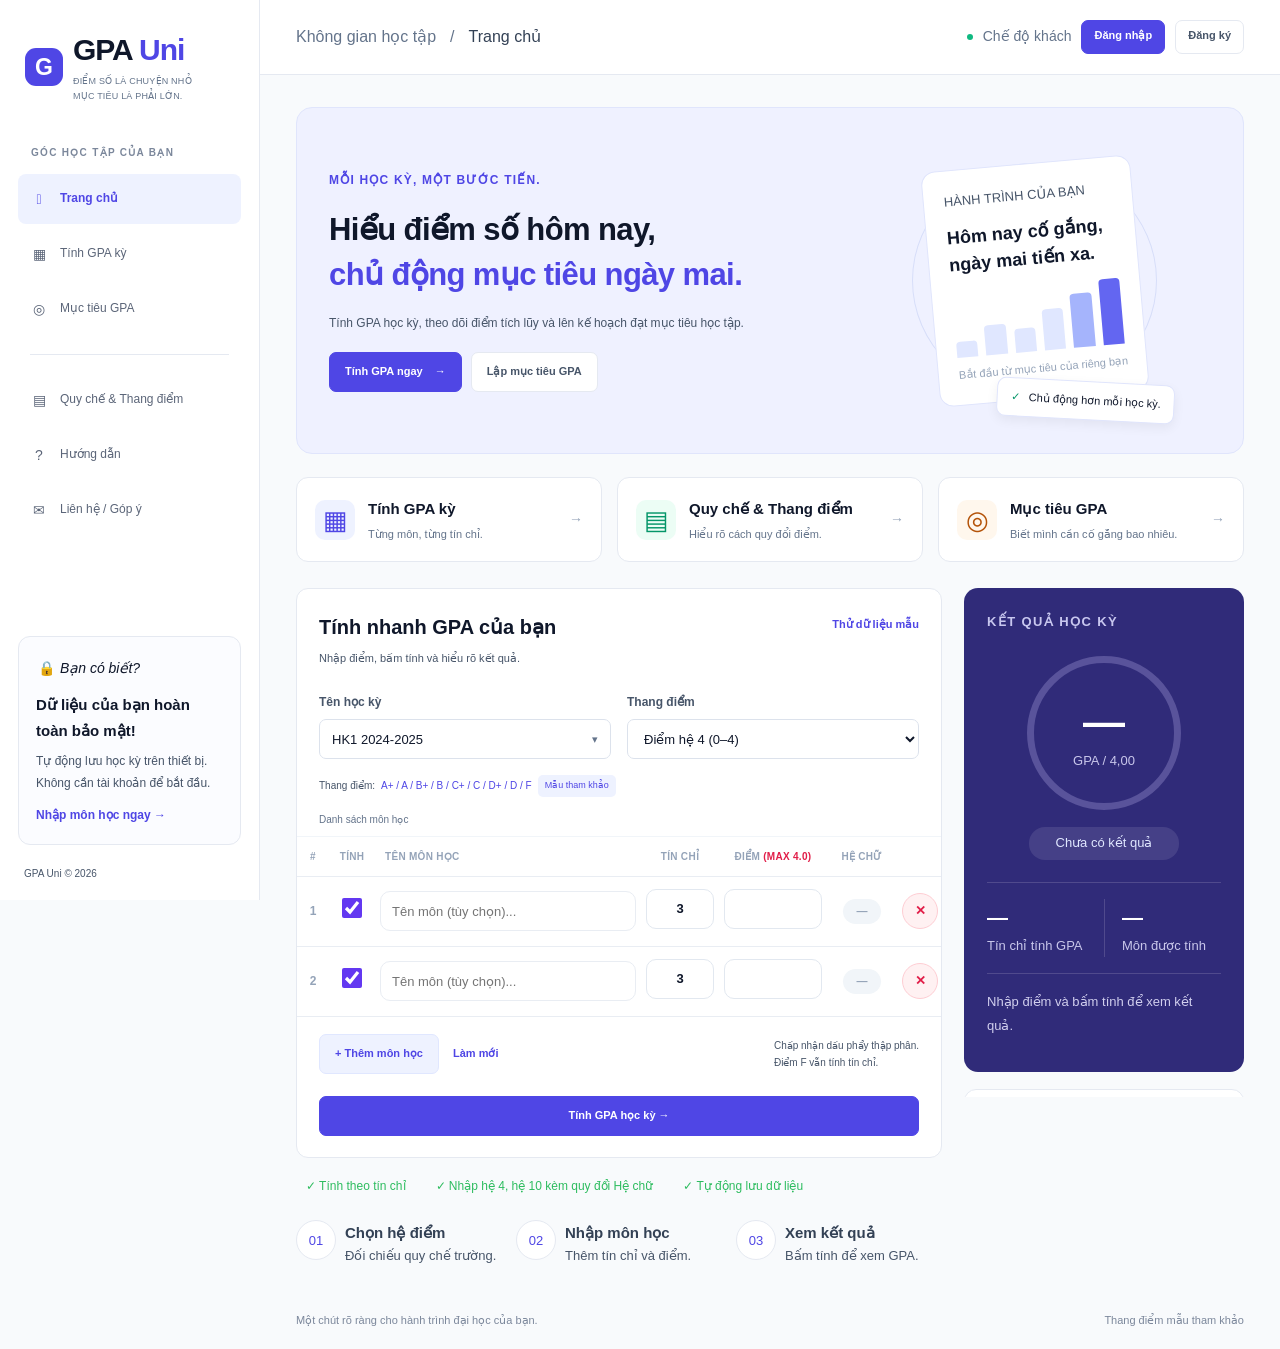
==== commit 0fcdd241: "Update index.html" ====
--- a/index.html
+++ b/index.html
@@ -210,9 +210,9 @@
                                                 <span class="ten-ky-item">HK2 2024-2025</span>
                                                 <span class="huy-hieu-so-mon-ky" hidden></span>
                                             </li>
-                                            <li class="muc-lua-chon-ky" role="option" data-value="HK hè 2024-2025"
-                                                tabindex="-1">
-                                                <span class="ten-ky-item">HK hè 2024-2025</span>
+                                            <li class="muc-lua-chon-ky" role="option" data-value="HK Hè 2024-2025"
+                                                tabindex="-1">
+                                                <span class="ten-ky-item">HK Hè 2024-2025</span>
                                                 <span class="huy-hieu-so-mon-ky" hidden></span>
                                             </li>
                                             <li class="muc-lua-chon-ky" role="option" data-value="HK1 2025-2026"
@@ -225,9 +225,9 @@
                                                 <span class="ten-ky-item">HK2 2025-2026</span>
                                                 <span class="huy-hieu-so-mon-ky" hidden></span>
                                             </li>
-                                            <li class="muc-lua-chon-ky" role="option" data-value="HK hè 2025-2026"
-                                                tabindex="-1">
-                                                <span class="ten-ky-item">HK hè 2025-2026</span>
+                                            <li class="muc-lua-chon-ky" role="option" data-value="HK Hè 2025-2026"
+                                                tabindex="-1">
+                                                <span class="ten-ky-item">HK Hè 2025-2026</span>
                                                 <span class="huy-hieu-so-mon-ky" hidden></span>
                                             </li>
                                             <li class="muc-lua-chon-ky" role="option" data-value="HK1 2026-2027"
@@ -242,10 +242,10 @@
                                             <option value="HK2 2023-2024">HK2 2023-2024</option>
                                             <option value="HK1 2024-2025" selected>HK1 2024-2025</option>
                                             <option value="HK2 2024-2025">HK2 2024-2025</option>
-                                            <option value="HK hè 2024-2025">HK hè 2024-2025</option>
+                                            <option value="HK Hè 2024-2025">HK Hè 2024-2025</option>
                                             <option value="HK1 2025-2026">HK1 2025-2026</option>
                                             <option value="HK2 2025-2026">HK2 2025-2026</option>
-                                            <option value="HK hè 2025-2026">HK hè 2025-2026</option>
+                                            <option value="HK Hè 2025-2026">HK Hè 2025-2026</option>
                                             <option value="HK1 2026-2027">HK1 2026-2027</option>
                                         </select>
                                     </div>
@@ -545,4 +545,4 @@
     <script src="auth.js"></script>
 </body>
 
-</html>+</html>
